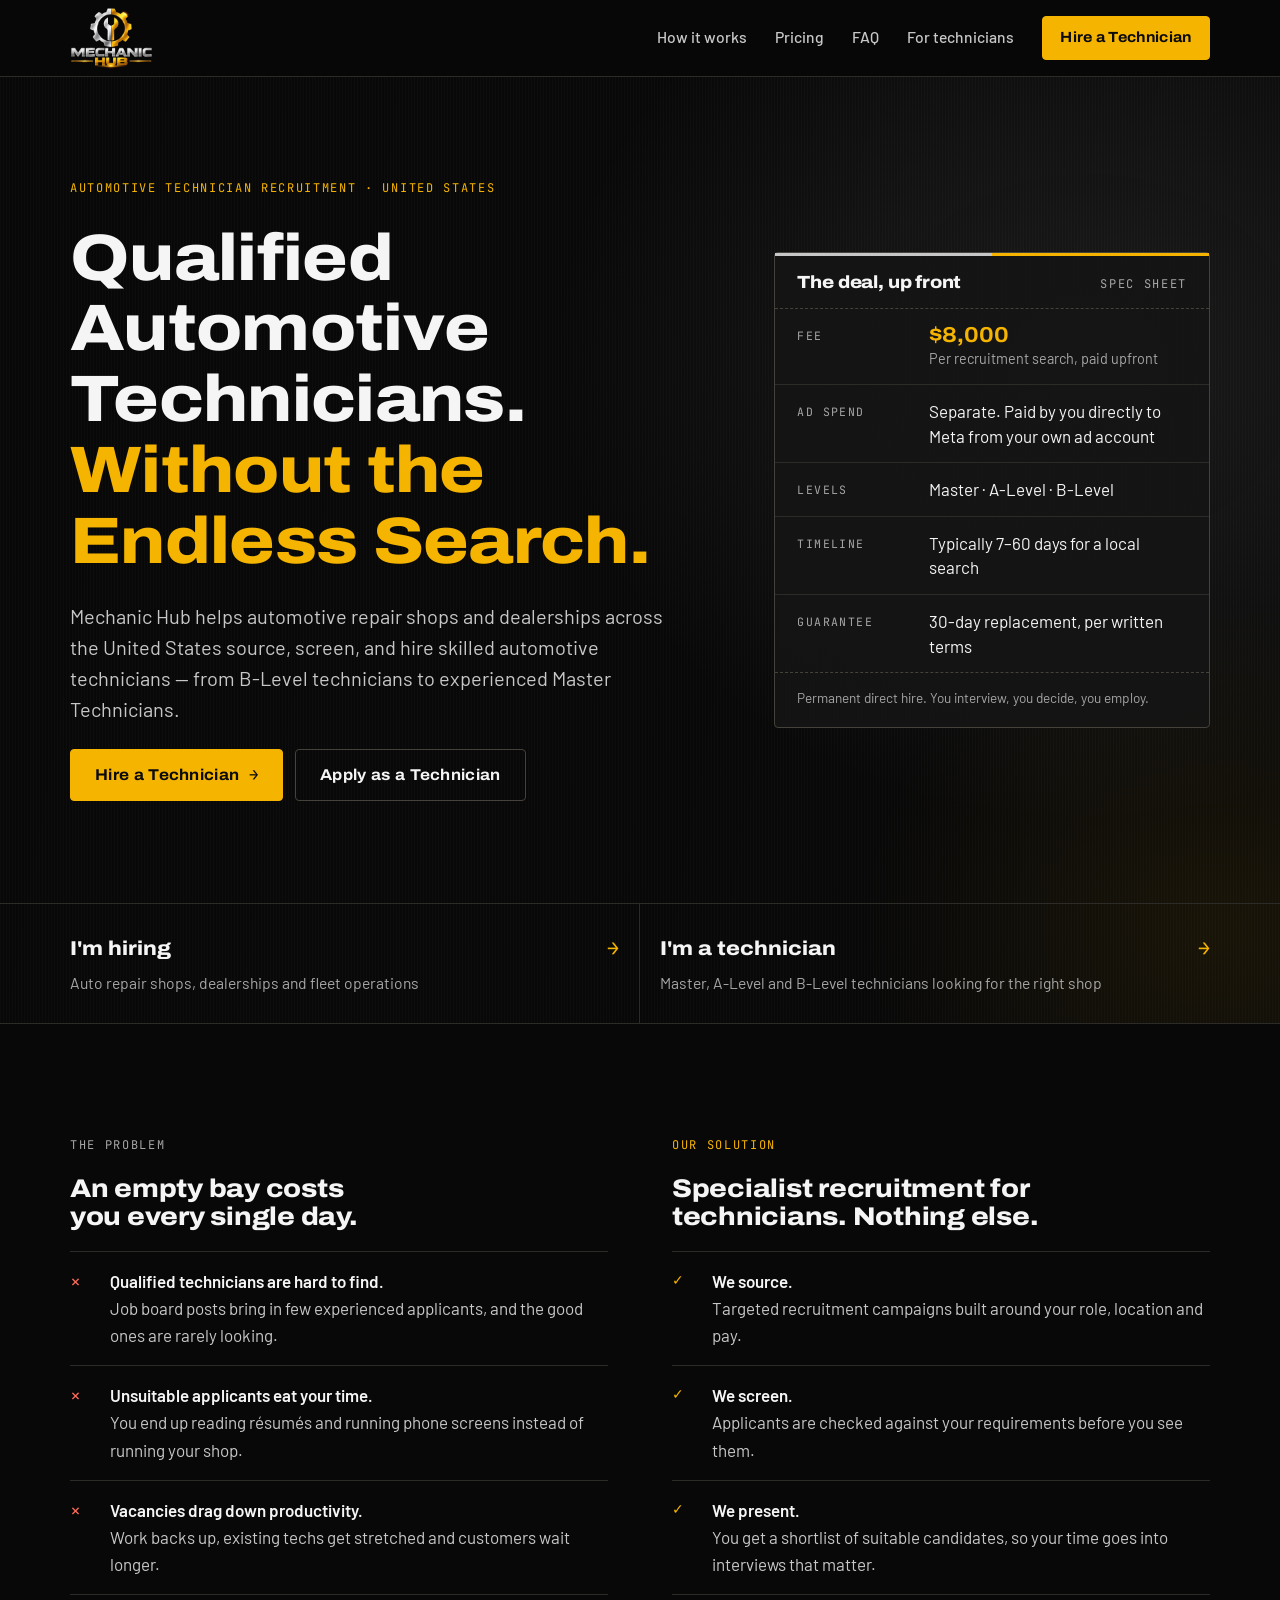
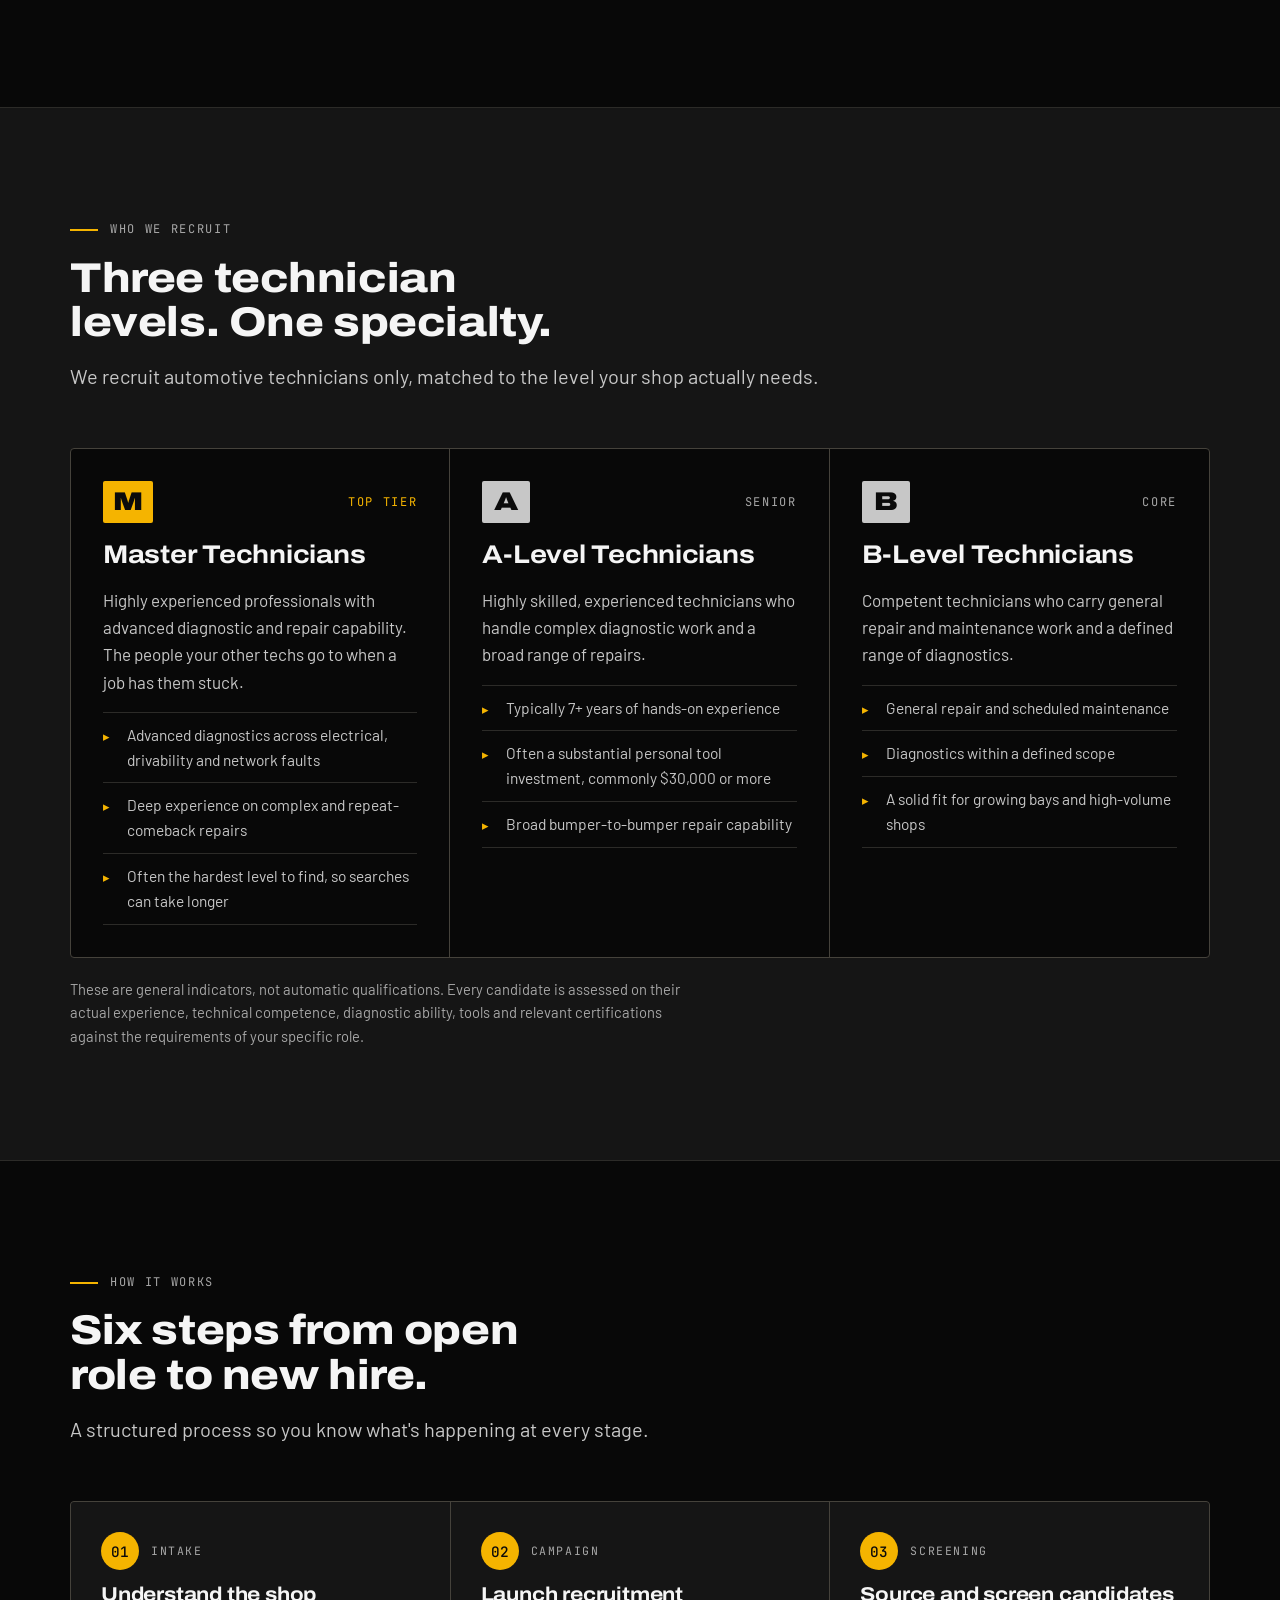
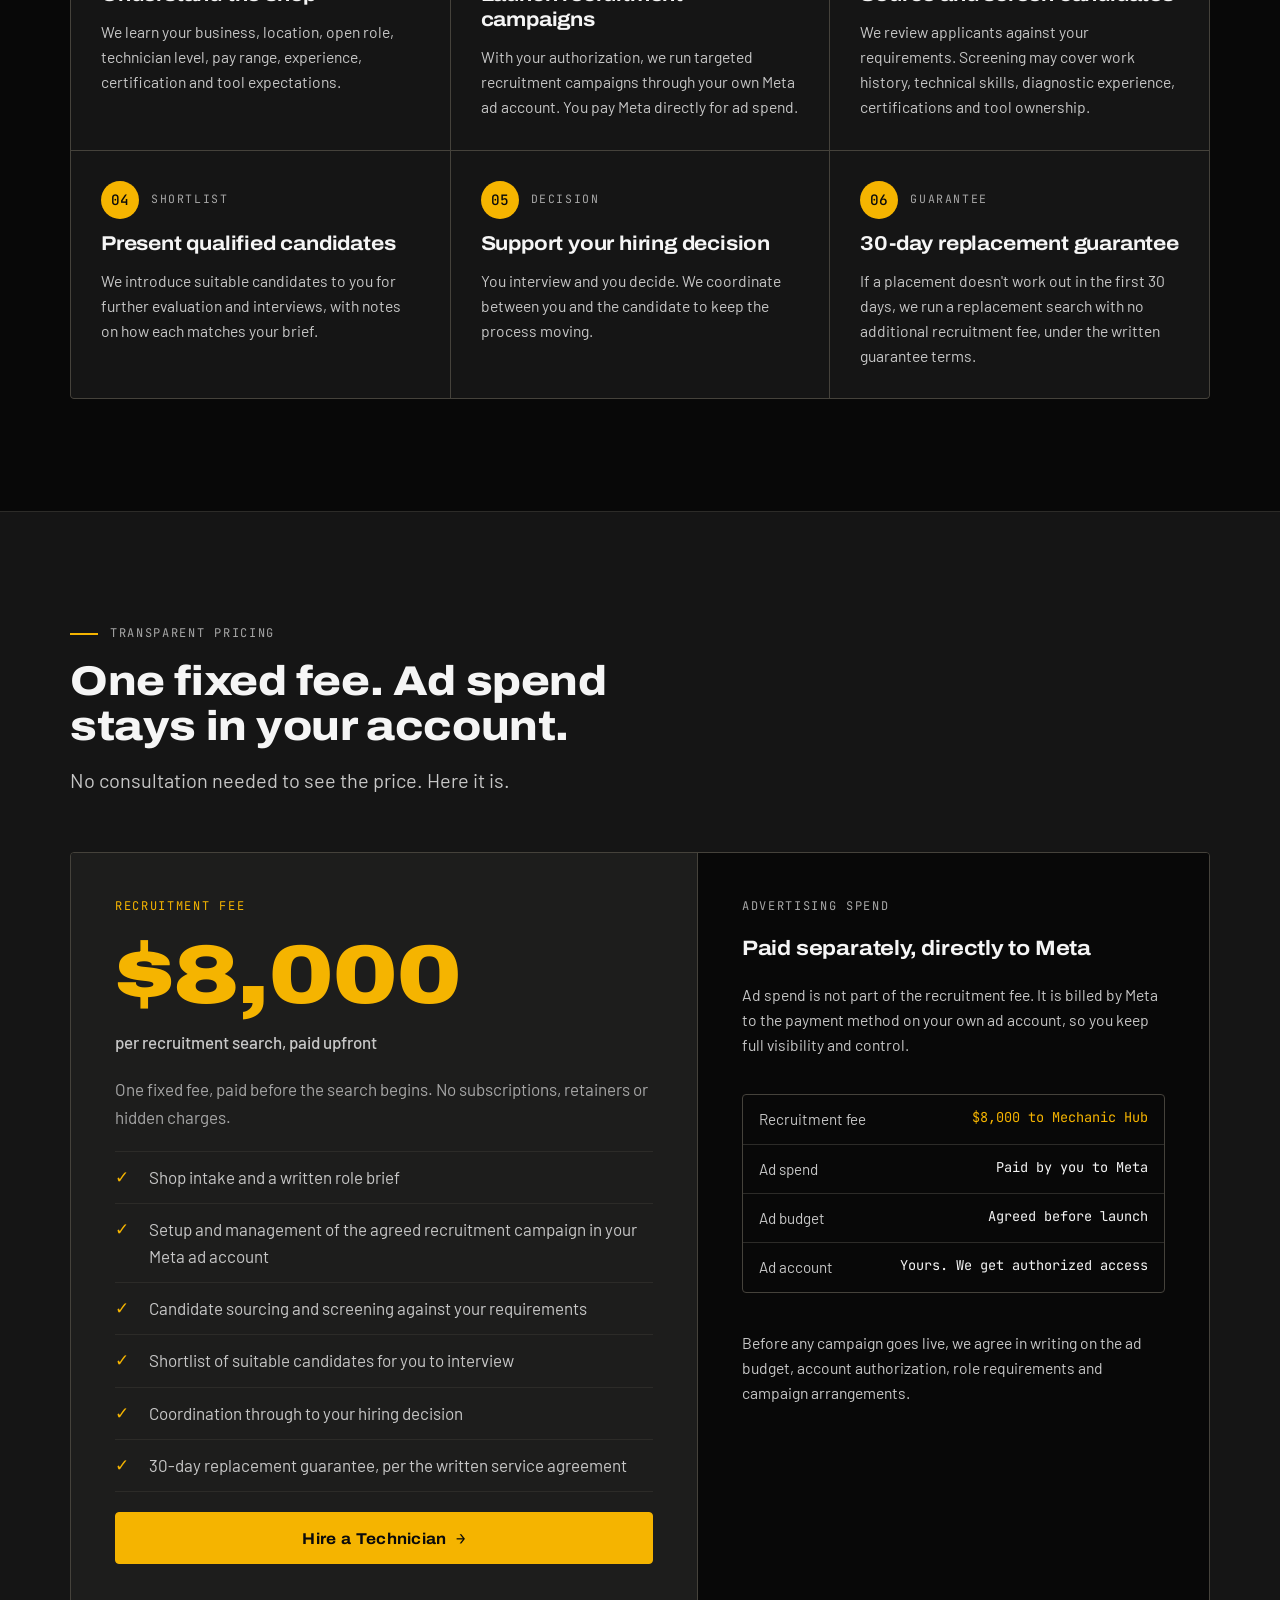
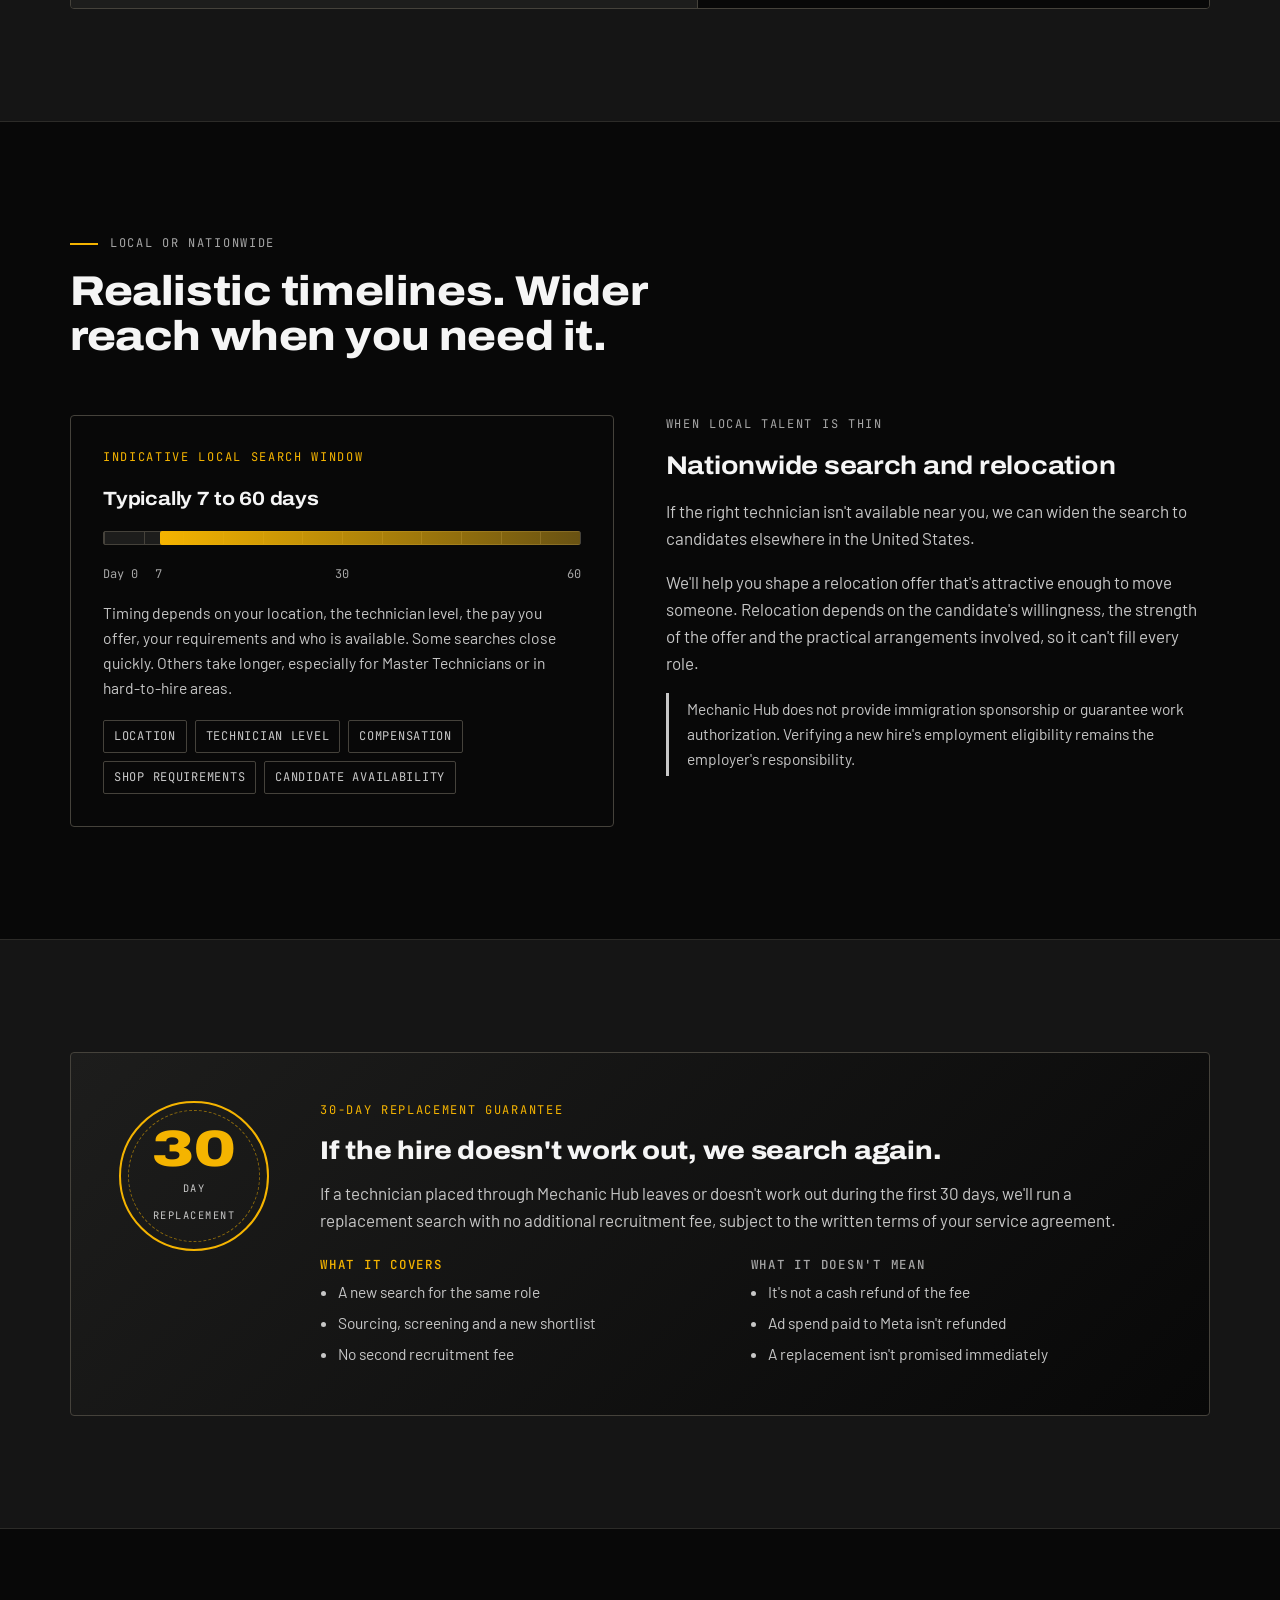
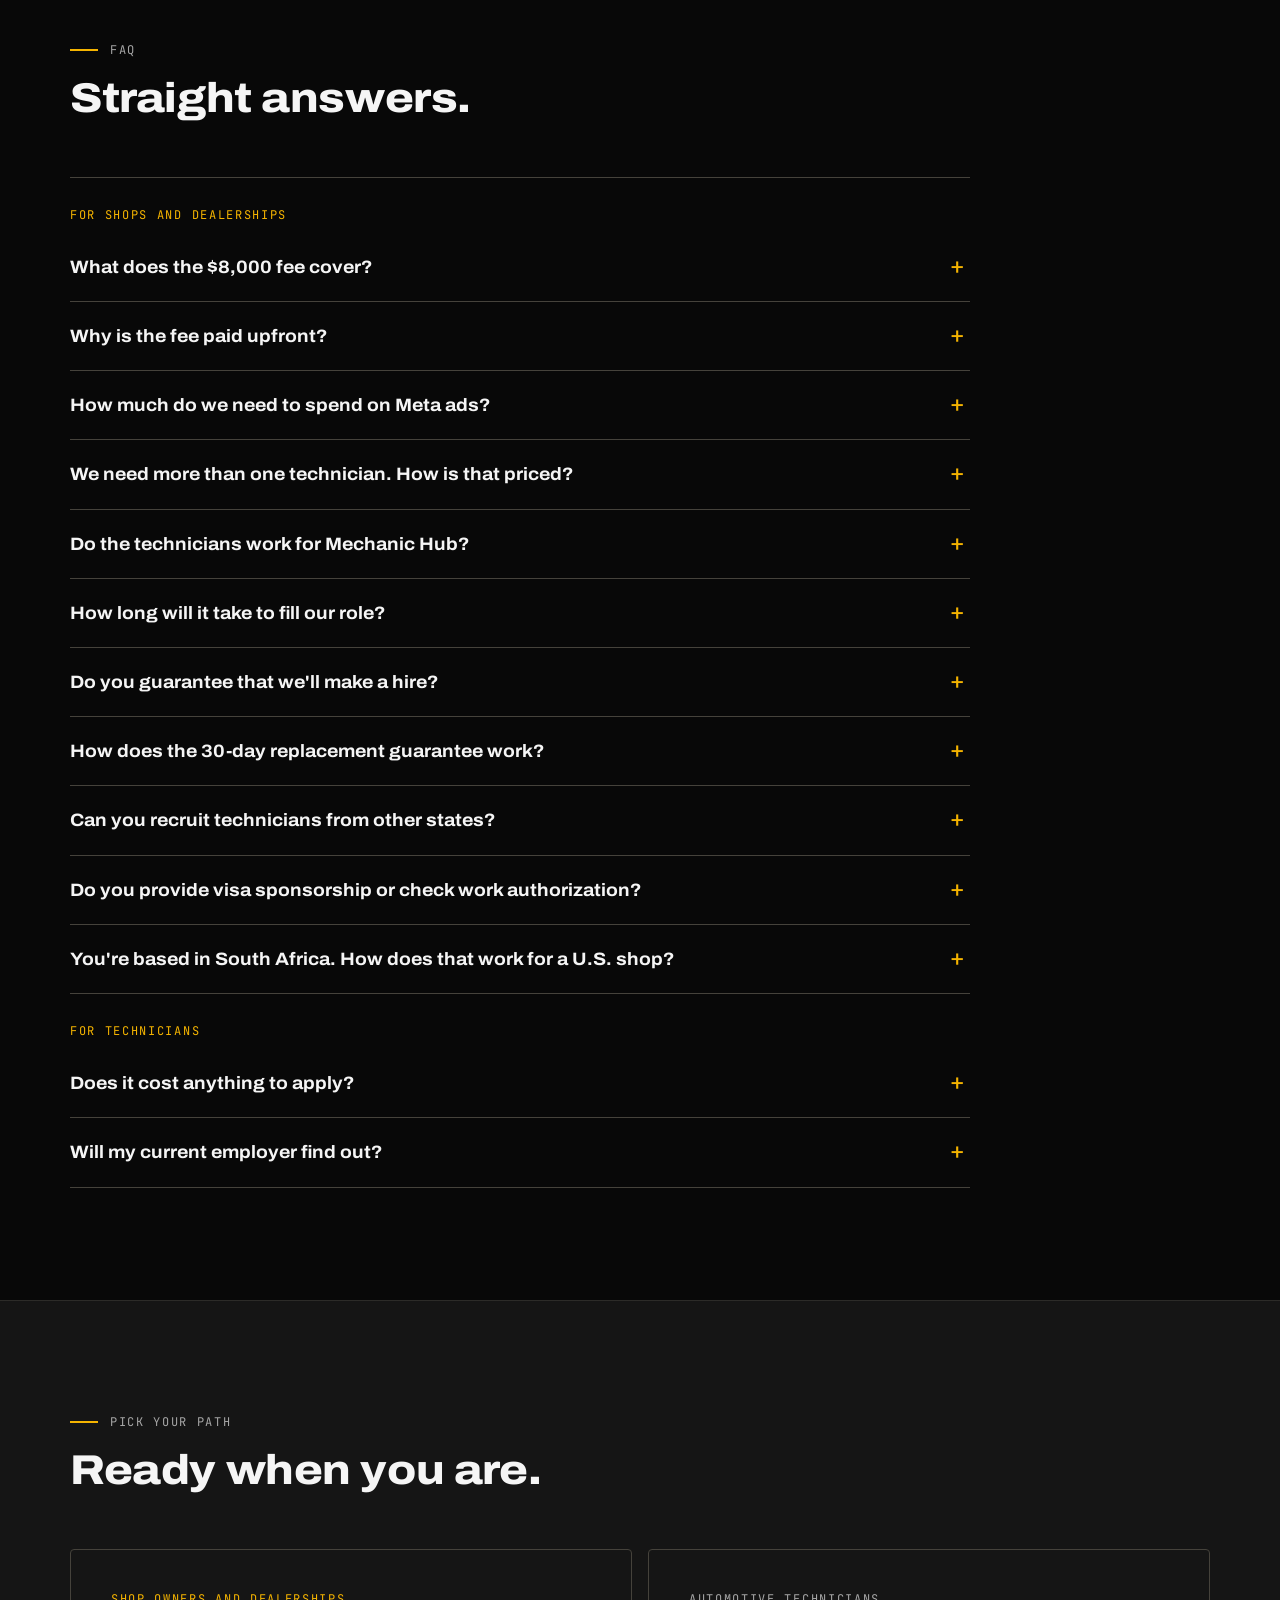
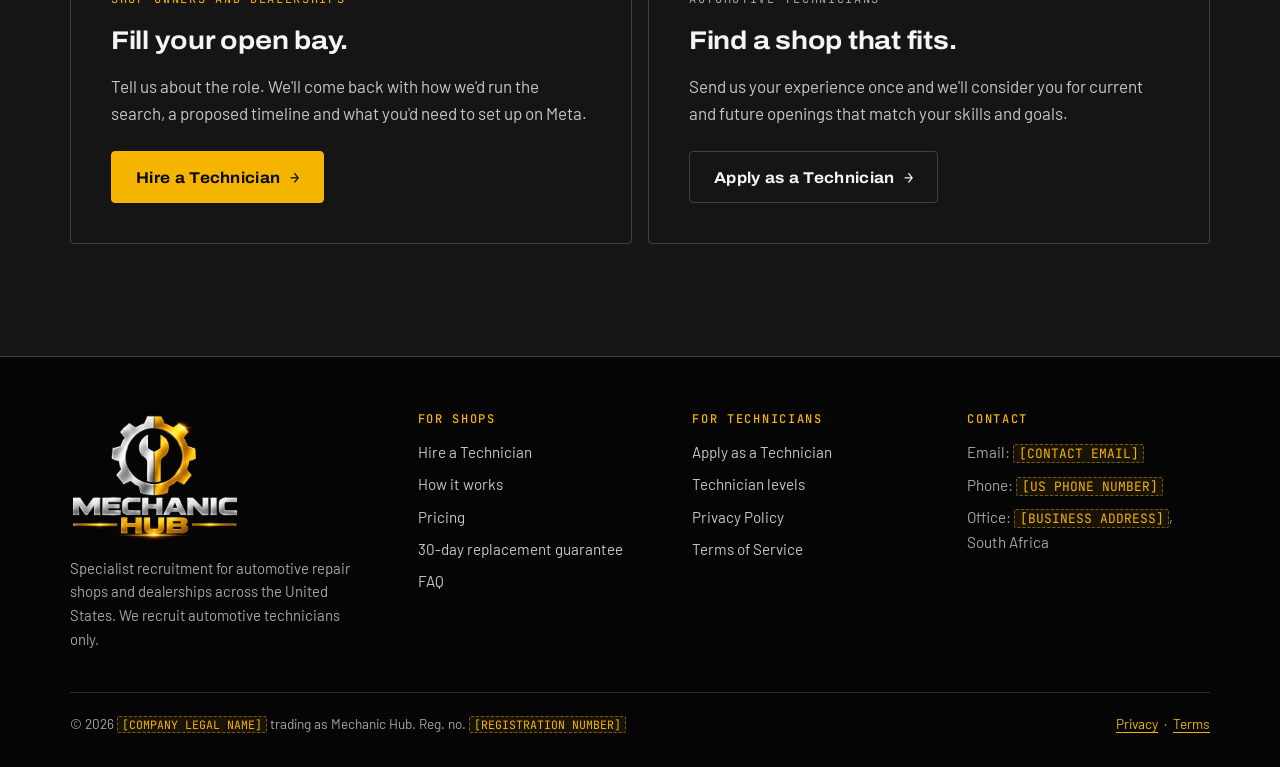
==== index.html @ 092d9e4c "Add files via upload" ====
<!doctype html>
<html lang="en-US">
<head>
<meta charset="utf-8">
<meta name="viewport" content="width=device-width, initial-scale=1, viewport-fit=cover">
<title>Mechanic Hub | Automotive Technician Recruitment for U.S. Shops</title>
<meta name="description" content="Mechanic Hub sources and screens Master, A-Level and B-Level automotive technicians for U.S. repair shops and dealerships. $8,000 upfront per search. Ad spend paid directly to Meta.">
<meta name="theme-color" content="#080808">
<meta property="og:type" content="website">
<meta property="og:site_name" content="Mechanic Hub">
<meta property="og:title" content="Mechanic Hub | Automotive Technician Recruitment for U.S. Shops">
<meta property="og:description" content="Mechanic Hub sources and screens Master, A-Level and B-Level automotive technicians for U.S. repair shops and dealerships. $8,000 upfront per search. Ad spend paid directly to Meta.">
<meta name="twitter:card" content="summary_large_image">
<link rel="icon" type="image/png" sizes="32x32" href="/assets/icon-32.png">
<link rel="apple-touch-icon" href="/assets/icon-180.png">
<link rel="preconnect" href="https://fonts.googleapis.com">
<link rel="preconnect" href="https://fonts.gstatic.com" crossorigin>
<link rel="stylesheet" href="https://fonts.googleapis.com/css2?family=Archivo:wdth,wght@100..125,500..900&family=Barlow:wght@400;500;600;700&family=JetBrains+Mono:wght@400;500&display=swap">
<link rel="stylesheet" href="/css/styles.css?v=mvmvv1vx">

</head>
<body>
<a class="skip-link" href="#main">Skip to content</a>
<header class="site-header">
  <div class="wrap">
    <a class="brand" href="/" aria-label="Mechanic Hub home">
      <img src="/assets/logo-240.webp" srcset="/assets/logo-240.webp 240w, /assets/logo-480.webp 480w" sizes="84px" width="240" height="180" alt="Mechanic Hub">
    </a>
    <button class="nav-toggle" type="button" aria-expanded="false" aria-controls="site-nav" aria-label="Open menu"><span></span></button>
    <nav class="nav" id="site-nav" aria-label="Main">
      <a href="/#process">How it works</a>
      <a href="/#pricing">Pricing</a>
      <a href="/#faq">FAQ</a>
      <a href="/apply" data-nav="apply">For technicians</a>
      <a class="btn btn--gold" href="/hire" data-nav="hire">Hire a Technician</a>
    </nav>
  </div>
</header>


<main id="main">
  <section class="hero" aria-labelledby="hero-title">
    <div class="wrap">
      <div class="hero-copy">
        <span class="spec spec--gold">Automotive technician recruitment · United States</span>
        <h1 id="hero-title">Qualified Automotive Technicians. <em>Without the Endless Search.</em></h1>
        <p class="lede">Mechanic Hub helps automotive repair shops and dealerships across the United States source, screen, and hire skilled automotive technicians — from B-Level technicians to experienced Master Technicians.</p>
        <div class="cta-row">
          <a class="btn btn--gold" href="/hire#inquiry">Hire a Technician <span class="arrow" aria-hidden="true">→</span></a>
          <a class="btn" href="/apply#application">Apply as a Technician</a>
        </div>
      </div>
      <aside class="ticket" aria-labelledby="ticket-title">
        <div class="ticket-head"><h2 id="ticket-title">The deal, up front</h2><span class="spec">Spec sheet</span></div>
        <dl>
          <div class="row"><dt>Fee</dt><dd><strong>$8,000</strong><small>Per recruitment search, paid upfront</small></dd></div>
          <div class="row"><dt>Ad spend</dt><dd>Separate. Paid by you directly to Meta from your own ad account</dd></div>
          <div class="row"><dt>Levels</dt><dd>Master · A-Level · B-Level</dd></div>
          <div class="row"><dt>Timeline</dt><dd>Typically 7–60 days for a local search</dd></div>
          <div class="row"><dt>Guarantee</dt><dd>30-day replacement, per written terms</dd></div>
        </dl>
        <div class="ticket-foot">Permanent direct hire. You interview, you decide, you employ.</div>
      </aside>
    </div>
    <nav class="split" aria-label="Choose your path">
      <a href="/hire#inquiry"><span class="k">I'm hiring <span aria-hidden="true">→</span></span><p>Auto repair shops, dealerships and fleet operations</p></a>
      <a href="/apply#application"><span class="k">I'm a technician <span aria-hidden="true">→</span></span><p>Master, A-Level and B-Level technicians looking for the right shop</p></a>
    </nav>
  </section>

  <section class="section" id="problem" aria-labelledby="problem-title">
    <div class="wrap">
      <div class="ps">
        <div class="ps-col">
          <span class="spec">The problem</span>
          <h2 id="problem-title">An empty bay costs you every single day.</h2>
          <ul class="checklist checklist--problem">
            <li><span><strong>Qualified technicians are hard to find.</strong>Job board posts bring in few experienced applicants, and the good ones are rarely looking.</span></li>
            <li><span><strong>Unsuitable applicants eat your time.</strong>You end up reading résumés and running phone screens instead of running your shop.</span></li>
            <li><span><strong>Vacancies drag down productivity.</strong>Work backs up, existing techs get stretched and customers wait longer.</span></li>
          </ul>
        </div>
        <div class="ps-col">
          <span class="spec spec--gold">Our solution</span>
          <h2>Specialist recruitment for technicians. Nothing else.</h2>
          <ul class="checklist checklist--solution">
            <li><span><strong>We source.</strong>Targeted recruitment campaigns built around your role, location and pay.</span></li>
            <li><span><strong>We screen.</strong>Applicants are checked against your requirements before you see them.</span></li>
            <li><span><strong>We present.</strong>You get a shortlist of suitable candidates, so your time goes into interviews that matter.</span></li>
          </ul>
        </div>
      </div>
    </div>
  </section>

  <section class="section section--panel" id="levels" aria-labelledby="levels-title">
    <div class="wrap">
      <div class="section-head">
        <span class="spec">Who we recruit</span>
        <h2 id="levels-title">Three technician levels. One specialty.</h2>
        <p>We recruit automotive technicians only, matched to the level your shop actually needs.</p>
      </div>
      <div class="levels">
  <article class="level level--master">
    <div class="level-tag"><span class="level-badge" aria-hidden="true">M</span><span class="spec spec--gold">Top tier</span></div>
    <h3>Master Technicians</h3>
    <p>Highly experienced professionals with advanced diagnostic and repair capability. The people your other techs go to when a job has them stuck.</p>
    <ul>
      <li>Advanced diagnostics across electrical, drivability and network faults</li>
      <li>Deep experience on complex and repeat-comeback repairs</li>
      <li>Often the hardest level to find, so searches can take longer</li>
    </ul>
  </article>
  <article class="level">
    <div class="level-tag"><span class="level-badge" aria-hidden="true">A</span><span class="spec">Senior</span></div>
    <h3>A-Level Technicians</h3>
    <p>Highly skilled, experienced technicians who handle complex diagnostic work and a broad range of repairs.</p>
    <ul>
      <li>Typically 7+ years of hands-on experience</li>
      <li>Often a substantial personal tool investment, commonly $30,000 or more</li>
      <li>Broad bumper-to-bumper repair capability</li>
    </ul>
  </article>
  <article class="level">
    <div class="level-tag"><span class="level-badge" aria-hidden="true">B</span><span class="spec">Core</span></div>
    <h3>B-Level Technicians</h3>
    <p>Competent technicians who carry general repair and maintenance work and a defined range of diagnostics.</p>
    <ul>
      <li>General repair and scheduled maintenance</li>
      <li>Diagnostics within a defined scope</li>
      <li>A solid fit for growing bays and high-volume shops</li>
    </ul>
  </article>
</div>
<p class="fineprint">These are general indicators, not automatic qualifications. Every candidate is assessed on their actual experience, technical competence, diagnostic ability, tools and relevant certifications against the requirements of your specific role.</p>

    </div>
  </section>

  <section class="section" id="process" aria-labelledby="process-title">
    <div class="wrap">
      <div class="section-head">
        <span class="spec">How it works</span>
        <h2 id="process-title">Six steps from open role to new hire.</h2>
        <p>A structured process so you know what's happening at every stage.</p>
      </div>
      <ol class="process">
  <li>
    <div class="num"><span>Intake</span></div>
    <h3>Understand the shop</h3>
    <p>We learn your business, location, open role, technician level, pay range, experience, certification and tool expectations.</p>
  </li>
  <li>
    <div class="num"><span>Campaign</span></div>
    <h3>Launch recruitment campaigns</h3>
    <p>With your authorization, we run targeted recruitment campaigns through your own Meta ad account. You pay Meta directly for ad spend.</p>
  </li>
  <li>
    <div class="num"><span>Screening</span></div>
    <h3>Source and screen candidates</h3>
    <p>We review applicants against your requirements. Screening may cover work history, technical skills, diagnostic experience, certifications and tool ownership.</p>
  </li>
  <li>
    <div class="num"><span>Shortlist</span></div>
    <h3>Present qualified candidates</h3>
    <p>We introduce suitable candidates to you for further evaluation and interviews, with notes on how each matches your brief.</p>
  </li>
  <li>
    <div class="num"><span>Decision</span></div>
    <h3>Support your hiring decision</h3>
    <p>You interview and you decide. We coordinate between you and the candidate to keep the process moving.</p>
  </li>
  <li>
    <div class="num"><span>Guarantee</span></div>
    <h3>30-day replacement guarantee</h3>
    <p>If a placement doesn't work out in the first 30 days, we run a replacement search with no additional recruitment fee, under the written guarantee terms.</p>
  </li>
</ol>

    </div>
  </section>

  <section class="section section--panel" id="pricing" aria-labelledby="pricing-title">
    <div class="wrap">
      <div class="section-head">
        <span class="spec">Transparent pricing</span>
        <h2 id="pricing-title">One fixed fee. Ad spend stays in your account.</h2>
        <p>No consultation needed to see the price. Here it is.</p>
      </div>
      <div class="pricing">
  <div class="price-main">
    <span class="spec spec--gold">Recruitment fee</span>
    <div class="price-figure"><span class="amount">$8,000</span><span class="unit">per recruitment search, paid upfront</span></div>
    <p class="muted">One fixed fee, paid before the search begins. No subscriptions, retainers or hidden charges.</p>
    <ul class="includes">
      <li>Shop intake and a written role brief</li>
      <li>Setup and management of the agreed recruitment campaign in your Meta ad account</li>
      <li>Candidate sourcing and screening against your requirements</li>
      <li>Shortlist of suitable candidates for you to interview</li>
      <li>Coordination through to your hiring decision</li>
      <li>30-day replacement guarantee, per the written service agreement</li>
    </ul>
    <a class="btn btn--gold" href="/hire#inquiry">Hire a Technician <span class="arrow" aria-hidden="true">→</span></a>
  </div>
  <div class="price-side">
    <span class="spec">Advertising spend</span>
    <h3>Paid separately, directly to Meta</h3>
    <p>Ad spend is not part of the recruitment fee. It is billed by Meta to the payment method on your own ad account, so you keep full visibility and control.</p>
    <dl class="ledger">
      <div><dt>Recruitment fee</dt><dd class="g">$8,000 to Mechanic Hub</dd></div>
      <div><dt>Ad spend</dt><dd>Paid by you to Meta</dd></div>
      <div><dt>Ad budget</dt><dd>Agreed before launch</dd></div>
      <div><dt>Ad account</dt><dd>Yours. We get authorized access</dd></div>
    </dl>
    <p>Before any campaign goes live, we agree in writing on the ad budget, account authorization, role requirements and campaign arrangements.</p>
  </div>
</div>

    </div>
  </section>

  <section class="section" id="reach" aria-labelledby="reach-title">
    <div class="wrap">
      <div class="section-head">
        <span class="spec">Local or nationwide</span>
        <h2 id="reach-title">Realistic timelines. Wider reach when you need it.</h2>
      </div>
      <div class="reach">
  <div class="gauge">
    <span class="spec spec--gold">Indicative local search window</span>
    <h3>Typically 7 to 60 days</h3>
    <div class="gauge-bar" role="img" aria-label="Indicative search window from day 7 to day 60"><i></i></div>
    <div class="gauge-scale" aria-hidden="true"><span style="left:0">Day 0</span><span style="left:11.67%">7</span><span style="left:50%">30</span><span style="left:100%">60</span></div>
    <p>Timing depends on your location, the technician level, the pay you offer, your requirements and who is available. Some searches close quickly. Others take longer, especially for Master Technicians or in hard-to-hire areas.</p>
    <ul class="factor-list" aria-label="Factors that affect search time">
      <li>Location</li><li>Technician level</li><li>Compensation</li><li>Shop requirements</li><li>Candidate availability</li>
    </ul>
  </div>
  <div class="reach-text">
    <span class="spec">When local talent is thin</span>
    <h3>Nationwide search and relocation</h3>
    <p>If the right technician isn't available near you, we can widen the search to candidates elsewhere in the United States.</p>
    <p>We'll help you shape a relocation offer that's attractive enough to move someone. Relocation depends on the candidate's willingness, the strength of the offer and the practical arrangements involved, so it can't fill every role.</p>
    <p class="callout">Mechanic Hub does not provide immigration sponsorship or guarantee work authorization. Verifying a new hire's employment eligibility remains the employer's responsibility.</p>
  </div>
</div>

    </div>
  </section>

  <section class="section section--panel" id="guarantee" aria-label="30-day replacement guarantee">
    <div class="wrap">
      <div class="guarantee">
  <div class="seal" aria-hidden="true"><div><b>30</b><span>Day<br>replacement</span></div></div>
  <div class="guarantee-body">
    <span class="spec spec--gold">30-day replacement guarantee</span>
    <h2>If the hire doesn't work out, we search again.</h2>
    <p>If a technician placed through Mechanic Hub leaves or doesn't work out during the first 30 days, we'll run a replacement search with no additional recruitment fee, subject to the written terms of your service agreement.</p>
    <div class="gcols">
      <div>
        <h3>What it covers</h3>
        <ul>
          <li>A new search for the same role</li>
          <li>Sourcing, screening and a new shortlist</li>
          <li>No second recruitment fee</li>
        </ul>
      </div>
      <div>
        <h3 class="neg">What it doesn't mean</h3>
        <ul>
          <li>It's not a cash refund of the fee</li>
          <li>Ad spend paid to Meta isn't refunded</li>
          <li>A replacement isn't promised immediately</li>
        </ul>
      </div>
    </div>
  </div>
</div>

    </div>
  </section>

  <section class="section" id="faq" aria-labelledby="faq-title">
    <div class="wrap">
      <div class="section-head">
        <span class="spec">FAQ</span>
        <h2 id="faq-title">Straight answers.</h2>
      </div>
      <div class="faq">
  <div class="faq-group">For shops and dealerships</div>
  <details>
    <summary>What does the $8,000 fee cover?</summary>
    <div class="answer"><p>One recruitment search: intake and role brief, setup and management of the agreed recruitment campaign in your Meta ad account, candidate sourcing and screening, a shortlist of suitable candidates, coordination through your hiring decision, and the 30-day replacement guarantee under your written agreement.</p></div>
  </details>
  <details>
    <summary>Why is the fee paid upfront?</summary>
    <div class="answer"><p>The work starts the moment you sign: building the role brief, configuring campaigns and screening applicants. An upfront fee lets us commit that time to your search. You know the full recruitment cost before anything begins.</p></div>
  </details>
  <details>
    <summary>How much do we need to spend on Meta ads?</summary>
    <div class="answer"><p>It depends on your market, the technician level and how competitive the role is. We agree on a budget with you before any campaign launches. Ad spend is billed by Meta directly to the payment method on your own ad account, and it is separate from the recruitment fee.</p></div>
  </details>
  <details>
    <summary>We need more than one technician. How is that priced?</summary>
    <div class="answer"><p>The fee is $8,000 per recruitment search engagement. If you need several technicians, we'll scope it with you and confirm in writing how many engagements apply before you pay anything.</p></div>
  </details>
  <details>
    <summary>Do the technicians work for Mechanic Hub?</summary>
    <div class="answer"><p>No. This is permanent, direct-hire recruitment. You interview the candidates, make the hiring decision and employ the technician directly.</p></div>
  </details>
  <details>
    <summary>How long will it take to fill our role?</summary>
    <div class="answer"><p>A local search typically takes around 7 to 60 days. Location, technician level, pay, your requirements and candidate availability all affect timing. Master Technician roles and hard-to-hire areas often take longer. We can't promise a role will be filled within a set number of days.</p></div>
  </details>
  <details>
    <summary>Do you guarantee that we'll make a hire?</summary>
    <div class="answer"><p>No recruiter can honestly guarantee that. We guarantee a structured process: campaigns aimed at your role, screening against your requirements and a shortlist of suitable candidates. The hiring decision is always yours.</p></div>
  </details>
  <details>
    <summary>How does the 30-day replacement guarantee work?</summary>
    <div class="answer"><p>If a placed technician leaves or doesn't work out in the first 30 days, we run a replacement search with no additional recruitment fee, subject to the written guarantee terms in your service agreement. It's a replacement service, not a refund. Ad spend paid to Meta isn't refunded, and a replacement can't be promised immediately.</p></div>
  </details>
  <details>
    <summary>Can you recruit technicians from other states?</summary>
    <div class="answer"><p>Yes. If local talent is limited, we can run a nationwide search and help you build a relocation offer. Whether it works depends on the candidate's willingness, the offer and the practical arrangements, so relocation can't fill every role.</p></div>
  </details>
  <details>
    <summary>Do you provide visa sponsorship or check work authorization?</summary>
    <div class="answer"><p>We don't provide immigration sponsorship and we don't guarantee work authorization. Verifying a new hire's employment eligibility remains the employer's responsibility.</p></div>
  </details>
  <details>
    <summary>You're based in South Africa. How does that work for a U.S. shop?</summary>
    <div class="answer"><p>Our team operates from South Africa and works with shops across the United States. Campaigns run in your own Meta account targeting your area, and we schedule calls at times that suit your time zone.</p></div>
  </details>
  <div class="faq-group">For technicians</div>
  <details>
    <summary>Does it cost anything to apply?</summary>
    <div class="answer"><p>No. Mechanic Hub does not charge technicians to submit a profile or to be considered for roles.</p></div>
  </details>
  <details>
    <summary>Will my current employer find out?</summary>
    <div class="answer"><p>We don't share your profile with a shop without discussing the specific opportunity with you first.</p></div>
  </details>
</div>

    </div>
  </section>

  <section class="section section--panel final" aria-labelledby="final-title">
  <div class="wrap">
    <div class="section-head">
      <span class="spec">Pick your path</span>
      <h2 id="final-title">Ready when you are.</h2>
    </div>
    <div class="final-grid">
      <div class="final-card">
        <span class="spec spec--gold">Shop owners and dealerships</span>
        <h3>Fill your open bay.</h3>
        <p>Tell us about the role. We'll come back with how we'd run the search, a proposed timeline and what you'd need to set up on Meta.</p>
        <a class="btn btn--gold" href="/hire#inquiry">Hire a Technician <span class="arrow" aria-hidden="true">→</span></a>
      </div>
      <div class="final-card">
        <span class="spec">Automotive technicians</span>
        <h3>Find a shop that fits.</h3>
        <p>Send us your experience once and we'll consider you for current and future openings that match your skills and goals.</p>
        <a class="btn" href="/apply#application">Apply as a Technician <span class="arrow" aria-hidden="true">→</span></a>
      </div>
    </div>
  </div>
</section>

</main>

<footer class="site-footer">
  <div class="wrap">
    <div class="footer-grid">
      <div class="footer-brand">
        <img src="/assets/logo-480.webp" width="480" height="360" alt="Mechanic Hub" loading="lazy">
        <p>Specialist recruitment for automotive repair shops and dealerships across the United States. We recruit automotive technicians only.</p>
      </div>
      <div class="footer-col">
        <h2>For shops</h2>
        <ul>
          <li><a href="/hire">Hire a Technician</a></li>
          <li><a href="/#process">How it works</a></li>
          <li><a href="/#pricing">Pricing</a></li>
          <li><a href="/#guarantee">30-day replacement guarantee</a></li>
          <li><a href="/#faq">FAQ</a></li>
        </ul>
      </div>
      <div class="footer-col">
        <h2>For technicians</h2>
        <ul>
          <li><a href="/apply">Apply as a Technician</a></li>
          <li><a href="/#levels">Technician levels</a></li>
          <li><a href="/privacy">Privacy Policy</a></li>
          <li><a href="/terms">Terms of Service</a></li>
        </ul>
      </div>
      <div class="footer-col">
        <h2>Contact</h2>
        <ul>
          <li>Email: <span class="placeholder">[CONTACT EMAIL]</span></li>
          <li>Phone: <span class="placeholder">[US PHONE NUMBER]</span></li>
          <li>Office: <span class="placeholder">[BUSINESS ADDRESS]</span>, South Africa</li>
        </ul>
      </div>
    </div>
    <div class="footer-bottom">
      <span>&copy; <span data-year>2026</span> <span class="placeholder">[COMPANY LEGAL NAME]</span> trading as Mechanic Hub. Reg. no. <span class="placeholder">[REGISTRATION NUMBER]</span></span>
      <span><a href="/privacy">Privacy</a> &nbsp;·&nbsp; <a href="/terms">Terms</a></span>
    </div>
  </div>
</footer>
<script src="/js/rules.js?v=mvmvv1vx" defer></script>
<script src="/js/main.js?v=mvmvv1vx" defer></script>

</body>
</html>
---- css/styles.css ----
/* ==========================================================================
   Mechanic Hub — design tokens
   Layout concept: a service-manual / spec-plate system. Dark shop floor,
   brushed-steel rules, monospace spec labels, gold reserved for actions.
   Deliberately single-theme (dark) so the black-background logo sits natively.
   ========================================================================== */
:root {
  --ink: #080808;          /* primary background */
  --steel: #151515;        /* secondary background / panels */
  --steel-2: #1d1d1c;      /* raised panel */
  --rule: #2c2b28;         /* hairline borders, warm-biased toward gold */
  --rule-strong: #45423b;
  --text: #f5f5f5;
  --muted: #a6a6a6;
  --silver: #c7c7c7;
  --gold: #f5b400;
  --gold-deep: #c98f00;
  --gold-wash: rgba(245, 180, 0, 0.08);
  --danger: #ff6b5a;
  --ok: #7dd87a;

  --font-display: "Archivo", "Arial Narrow", "Helvetica Neue", Arial, sans-serif;
  --font-body: "Barlow", "Segoe UI", "Helvetica Neue", Arial, sans-serif;
  --font-mono: "JetBrains Mono", ui-monospace, "SFMono-Regular", Menlo, Consolas, monospace;

  --step--1: 0.875rem;
  --step-0: 1.0625rem;
  --step-1: 1.25rem;
  --step-2: 1.6rem;
  --step-3: clamp(1.9rem, 1.4rem + 2vw, 2.6rem);
  --step-4: clamp(2.4rem, 1.6rem + 3.6vw, 4.1rem);

  --wrap: 1180px;
  --radius: 4px;
  --header-h: 76px;
  color-scheme: dark;
}

*, *::before, *::after { box-sizing: border-box; }
html { scroll-behavior: smooth; scroll-padding-top: calc(var(--header-h) + 16px); -webkit-text-size-adjust: 100%; }
body {
  margin: 0;
  background: var(--ink);
  color: var(--text);
  font-family: var(--font-body);
  font-size: var(--step-0);
  line-height: 1.6;
  -webkit-font-smoothing: antialiased;
}
img { max-width: 100%; height: auto; display: block; }
a { color: var(--gold); text-underline-offset: 3px; }
a:hover { color: #ffd04d; }
:focus-visible { outline: 2px solid var(--gold); outline-offset: 3px; border-radius: 2px; }
[hidden] { display: none !important; }
::selection { background: var(--gold); color: #000; }

.skip-link {
  position: absolute; left: 16px; top: -60px; z-index: 100;
  background: var(--gold); color: #000; padding: 10px 16px; font-weight: 600; text-decoration: none;
}
.skip-link:focus { top: 12px; }

.wrap {
  width: 100%; max-width: var(--wrap); margin-inline: auto;
  padding-left: max(20px, env(safe-area-inset-left, 0px));
  padding-right: max(20px, env(safe-area-inset-right, 0px));
}

/* ---------- Type ---------- */
h1, h2, h3, h4 {
  font-family: var(--font-display);
  font-stretch: 112%;
  font-weight: 800;
  line-height: 1.08;
  letter-spacing: -0.01em;
  margin: 0;
  text-wrap: balance;
}
h1 { font-size: var(--step-4); }
h2 { font-size: var(--step-3); }
h3 { font-size: var(--step-1); font-weight: 700; line-height: 1.25; }
p { margin: 0; }
.lede { font-size: var(--step-1); color: var(--silver); line-height: 1.55; max-width: 60ch; }
.muted { color: var(--muted); }
.gold { color: var(--gold); }
.spec {
  font-family: var(--font-mono);
  font-size: 0.75rem;
  letter-spacing: 0.14em;
  text-transform: uppercase;
  color: var(--muted);
}
.spec--gold { color: var(--gold); }
.prose { display: grid; gap: 1rem; max-width: 68ch; }
.prose h2 { font-size: var(--step-2); margin-top: 1.5rem; }
.prose h3 { margin-top: 0.75rem; }
.prose ul { margin: 0; padding-left: 1.2rem; display: grid; gap: 0.4rem; }
.placeholder {
  font-family: var(--font-mono); font-size: 0.85em;
  background: var(--gold-wash); color: var(--gold);
  border: 1px dashed rgba(245, 180, 0, 0.45); padding: 0 0.35em; border-radius: 2px;
  -webkit-box-decoration-break: clone; box-decoration-break: clone;
}

/* ---------- Buttons ---------- */
.btn {
  --btn-bg: transparent; --btn-fg: var(--text); --btn-bd: var(--rule-strong);
  display: inline-flex; align-items: center; justify-content: center; gap: 0.6em;
  min-height: 52px; padding: 0 1.5rem;
  font-family: var(--font-display); font-stretch: 108%; font-weight: 700;
  font-size: 0.98rem; letter-spacing: 0.02em; text-decoration: none;
  color: var(--btn-fg); background: var(--btn-bg);
  border: 1px solid var(--btn-bd); border-radius: var(--radius);
  cursor: pointer; transition: background 160ms ease, border-color 160ms ease, transform 160ms ease, color 160ms ease;
}
.btn:hover { color: var(--btn-fg); border-color: var(--silver); }
.btn:active { transform: translateY(1px); }
.btn--gold { --btn-bg: var(--gold); --btn-fg: #0b0b0b; --btn-bd: var(--gold); }
.btn--gold:hover { --btn-bg: #ffc727; border-color: #ffc727; color: #0b0b0b; }
.btn--block { width: 100%; }
.btn .arrow { font-family: var(--font-mono); font-weight: 500; transition: transform 160ms ease; }
.btn:hover .arrow { transform: translateX(3px); }
.btn[disabled] { opacity: 0.6; cursor: progress; }

/* ---------- Header ---------- */
body::before {
  content: ""; position: fixed; inset: 0 0 auto; height: env(safe-area-inset-top, 0px);
  z-index: 60; background: rgba(8, 8, 8, 0.96);
}
.site-header {
  position: sticky; top: env(safe-area-inset-top, 0px); z-index: 50;
  background: rgba(8, 8, 8, 0.92);
  backdrop-filter: blur(10px); -webkit-backdrop-filter: blur(10px);
  border-bottom: 1px solid var(--rule);
}
.site-header .wrap { display: flex; align-items: center; justify-content: space-between; gap: 1.5rem; height: var(--header-h); }
.brand { display: inline-flex; align-items: center; flex: none; }
.brand img { height: 62px; width: auto; mix-blend-mode: lighten; }
.nav { display: flex; align-items: center; gap: 1.75rem; }
.nav a:not(.btn) {
  color: var(--silver); text-decoration: none; font-weight: 500; font-size: 0.98rem;
  padding: 6px 0; border-bottom: 2px solid transparent;
}
.nav a:not(.btn):hover, .nav a[aria-current="page"] { color: var(--text); border-bottom-color: var(--gold); }
.nav .btn { min-height: 44px; padding: 0 1.1rem; font-size: 0.92rem; }
.nav-toggle {
  display: none; background: none; border: 1px solid var(--rule-strong); color: var(--text);
  width: 46px; height: 46px; border-radius: var(--radius); cursor: pointer; padding: 0;
}
.nav-toggle span, .nav-toggle span::before, .nav-toggle span::after {
  display: block; width: 20px; height: 2px; background: currentColor; margin: 0 auto; position: relative; transition: transform 200ms ease;
}
.nav-toggle span::before, .nav-toggle span::after { content: ""; position: absolute; left: 0; }
.nav-toggle span::before { top: -6px; }
.nav-toggle span::after { top: 6px; }
.nav-toggle[aria-expanded="true"] span { background: transparent; }
.nav-toggle[aria-expanded="true"] span::before { transform: translateY(6px) rotate(45deg); }
.nav-toggle[aria-expanded="true"] span::after { transform: translateY(-6px) rotate(-45deg); }

@media (max-width: 900px) {
  .nav-toggle { display: inline-flex; align-items: center; justify-content: center; }
  .nav {
    position: absolute; left: 0; right: 0; top: 100%;
    flex-direction: column; align-items: stretch; gap: 0;
    background: var(--ink); border-bottom: 1px solid var(--rule);
    padding: 8px max(20px, env(safe-area-inset-right, 0px)) 20px max(20px, env(safe-area-inset-left, 0px));
    display: none;
  }
  .nav.is-open { display: flex; }
  .nav a:not(.btn) { padding: 14px 0; border-bottom: 1px solid var(--rule); font-size: 1.05rem; }
  .nav a:not(.btn):hover, .nav a[aria-current="page"] { border-bottom-color: var(--rule); color: var(--gold); }
  .nav .btn { margin-top: 16px; min-height: 52px; }
}

/* ---------- Sections ---------- */
.section { padding-block: clamp(64px, 9vw, 112px); border-top: 1px solid var(--rule); }
.section--panel { background: var(--steel); }
.section-head { display: grid; gap: 1rem; max-width: 760px; margin-bottom: clamp(32px, 5vw, 56px); }
.section-head .spec { display: flex; align-items: center; gap: 12px; }
.section-head .spec::before { content: ""; width: 28px; height: 2px; background: var(--gold); }
.section-head p { color: var(--silver); font-size: var(--step-1); line-height: 1.55; }

/* ---------- Hero ---------- */
.hero {
  position: relative; overflow: hidden;
  background-color: var(--ink);
  background-image:
    linear-gradient(100deg, rgba(8,8,8,0.97) 0%, rgba(8,8,8,0.9) 45%, rgba(8,8,8,0.55) 100%),
    var(--hero-image, none);
  background-size: cover; background-position: center right;
}
.hero::before { /* brushed-steel texture so the hero holds up with or without a photo */
  content: ""; position: absolute; inset: 0; pointer-events: none;
  background:
    repeating-linear-gradient(90deg, rgba(255,255,255,0.018) 0 1px, transparent 1px 3px),
    radial-gradient(ellipse 60% 70% at 85% 30%, rgba(199,199,199,0.10), transparent 70%),
    radial-gradient(ellipse 40% 50% at 95% 90%, rgba(245,180,0,0.07), transparent 70%);
}
.hero .wrap {
  position: relative; display: grid; grid-template-columns: minmax(0, 1.25fr) minmax(0, 0.85fr);
  gap: clamp(32px, 5vw, 72px); align-items: center;
  padding-block: clamp(56px, 8vw, 104px);
}
.hero-copy { display: grid; gap: 1.5rem; min-width: 0; }
.hero h1 { max-width: 15ch; }
.hero h1 em { font-style: normal; color: var(--gold); display: block; }
.hero .lede { max-width: 54ch; }
.cta-row { display: flex; flex-wrap: wrap; gap: 12px; }
.hero-note { font-size: var(--step--1); color: var(--muted); }

/* repair-order style spec card */
.ticket {
  background: rgba(21, 21, 21, 0.92); border: 1px solid var(--rule-strong); border-radius: var(--radius);
  min-width: 0; position: relative;
}
.ticket::before { content: ""; position: absolute; left: 0; right: 0; top: 0; height: 3px; background: linear-gradient(90deg, var(--silver) 0 50%, var(--gold) 50% 100%); }
.ticket-head { display: flex; justify-content: space-between; align-items: baseline; gap: 12px; padding: 20px 22px 14px; border-bottom: 1px dashed var(--rule-strong); }
.ticket-head h2 { font-size: 1.1rem; font-stretch: 112%; }
.ticket dl { margin: 0; display: grid; }
.ticket .row { display: grid; grid-template-columns: 118px minmax(0, 1fr); gap: 14px; padding: 14px 22px; border-bottom: 1px solid var(--rule); }
.ticket .row:last-child { border-bottom: 0; }
.ticket dt { font-family: var(--font-mono); font-size: 0.72rem; letter-spacing: 0.12em; text-transform: uppercase; color: var(--muted); padding-top: 4px; }
.ticket dd { margin: 0; color: var(--text); line-height: 1.45; }
.ticket dd strong { font-family: var(--font-display); font-stretch: 112%; font-size: 1.35rem; display: block; color: var(--gold); line-height: 1.2; }
.ticket dd small { color: var(--muted); font-size: 0.9rem; display: block; }
.ticket-foot { padding: 14px 22px 18px; border-top: 1px dashed var(--rule-strong); font-size: 0.85rem; color: var(--muted); }

/* ---------- Audience split ---------- */
.split { display: grid; grid-template-columns: repeat(2, minmax(0, 1fr)); border-top: 1px solid var(--rule); position: relative; padding-inline: max(0px, calc((100% - var(--wrap)) / 2)); }
.split a {
  display: grid; gap: 6px; padding-block: 28px; padding-left: max(20px, env(safe-area-inset-left, 0px)); padding-right: max(20px, env(safe-area-inset-right, 0px));
  text-decoration: none; color: var(--text); border-right: 1px solid var(--rule); transition: background 160ms ease;
}
.split a:last-child { border-right: 0; }
.split a:hover { background: var(--steel); color: var(--text); }
.split a .k { font-family: var(--font-display); font-stretch: 112%; font-weight: 800; font-size: var(--step-1); display: flex; justify-content: space-between; gap: 12px; }
.split a .k span { color: var(--gold); font-family: var(--font-mono); font-weight: 500; }
.split a p { color: var(--muted); font-size: 0.98rem; }

/* ---------- Problem / solution ---------- */
.ps { display: grid; grid-template-columns: repeat(2, minmax(0, 1fr)); gap: clamp(32px, 5vw, 64px); }
.ps-col { display: grid; gap: 1.25rem; align-content: start; min-width: 0; }
.ps-col h2 { font-size: var(--step-2); }
.checklist { list-style: none; margin: 0; padding: 0; display: grid; gap: 0; border-top: 1px solid var(--rule); }
.checklist li { display: grid; grid-template-columns: 28px minmax(0, 1fr); gap: 12px; padding: 16px 0; border-bottom: 1px solid var(--rule); color: var(--silver); }
.checklist li::before { font-family: var(--font-mono); font-size: 0.85rem; padding-top: 2px; }
.checklist--problem li::before { content: "×"; color: var(--danger); font-size: 1.15rem; line-height: 1.3; }
.checklist--solution li::before { content: "✓"; color: var(--gold); }
.checklist li strong { color: var(--text); display: block; font-weight: 600; }

/* ---------- Technician levels ---------- */
.levels { display: grid; grid-template-columns: repeat(3, minmax(0, 1fr)); gap: 0; border: 1px solid var(--rule-strong); border-radius: var(--radius); background: var(--ink); }
.level { display: grid; gap: 1rem; padding: clamp(22px, 3vw, 32px); border-right: 1px solid var(--rule-strong); align-content: start; min-width: 0; }
.level:last-child { border-right: 0; }
.level-tag { display: flex; justify-content: space-between; align-items: center; gap: 12px; }
.level-badge {
  font-family: var(--font-display); font-stretch: 125%; font-weight: 900; font-size: 1.6rem; line-height: 1;
  color: #0b0b0b; background: var(--silver); padding: 8px 10px; border-radius: 2px; min-width: 48px; text-align: center;
}
.level--master .level-badge { background: var(--gold); }
.level h3 { font-size: var(--step-2); font-stretch: 112%; }
.level p { color: var(--silver); }
.level ul { list-style: none; padding: 0; margin: 0; display: grid; gap: 0; border-top: 1px solid var(--rule); }
.level li { padding: 10px 0; border-bottom: 1px solid var(--rule); font-size: 0.97rem; color: var(--silver); display: grid; grid-template-columns: 16px minmax(0, 1fr); gap: 8px; }
.level li::before { content: "▸"; color: var(--gold); font-size: 0.8rem; padding-top: 3px; }
.fineprint { font-size: 0.92rem; color: var(--muted); max-width: 80ch; margin-top: 20px; }

/* ---------- Process ---------- */
.process { list-style: none; margin: 0; padding: 0; display: grid; grid-template-columns: repeat(3, minmax(0, 1fr)); gap: 1px; background: var(--rule-strong); border: 1px solid var(--rule-strong); border-radius: var(--radius); overflow: hidden; counter-reset: step; }
.process li { background: var(--steel); padding: clamp(22px, 3vw, 30px); display: grid; gap: 0.75rem; align-content: start; min-width: 0; counter-increment: step; }
.section--panel .process li { background: var(--ink); }
.process .num { display: flex; align-items: center; gap: 12px; }
.process .num::before {
  content: counter(step, decimal-leading-zero);
  font-family: var(--font-mono); font-weight: 500; font-size: 0.9rem; color: #0b0b0b; background: var(--gold);
  width: 38px; height: 38px; display: grid; place-items: center; border-radius: 50%;
}
.process .num span { font-family: var(--font-mono); font-size: 0.72rem; letter-spacing: 0.14em; text-transform: uppercase; color: var(--muted); }
.process h3 { font-size: 1.25rem; }
.process p { color: var(--silver); font-size: 0.98rem; }

/* ---------- Pricing ---------- */
.pricing { display: grid; grid-template-columns: minmax(0, 1.1fr) minmax(0, 0.9fr); gap: 0; border: 1px solid var(--rule-strong); border-radius: var(--radius); overflow: hidden; }
.price-main { padding: clamp(26px, 4vw, 44px); display: grid; gap: 1.25rem; background: var(--steel-2); align-content: start; min-width: 0; }
.price-figure { display: flex; align-items: baseline; gap: 14px; flex-wrap: wrap; }
.price-figure .amount { font-family: var(--font-display); font-stretch: 118%; font-weight: 900; font-size: clamp(3.2rem, 2rem + 5vw, 5.2rem); line-height: 0.95; color: var(--gold); font-variant-numeric: tabular-nums; }
.price-figure .unit { color: var(--silver); font-weight: 500; }
.includes { list-style: none; margin: 0; padding: 0; display: grid; gap: 0; border-top: 1px solid var(--rule); }
.includes li { padding: 12px 0; border-bottom: 1px solid var(--rule); display: grid; grid-template-columns: 24px minmax(0, 1fr); gap: 10px; color: var(--silver); }
.includes li::before { content: "✓"; color: var(--gold); font-family: var(--font-mono); }
.price-side { padding: clamp(26px, 4vw, 44px); display: grid; gap: 1.25rem; background: var(--ink); border-left: 1px solid var(--rule-strong); align-content: start; min-width: 0; }
.price-side h3 { font-size: 1.3rem; }
.price-side p { color: var(--silver); font-size: 0.98rem; }
.ledger { border: 1px solid var(--rule-strong); border-radius: var(--radius); }
.ledger div { display: grid; grid-template-columns: minmax(0, 1fr) auto; gap: 12px; padding: 12px 16px; border-bottom: 1px solid var(--rule); font-size: 0.95rem; }
.ledger div:last-child { border-bottom: 0; }
.ledger dt { color: var(--silver); }
.ledger dd { margin: 0; font-family: var(--font-mono); font-size: 0.85rem; color: var(--text); text-align: right; }
.ledger dd.g { color: var(--gold); }

/* ---------- Timeline / reach ---------- */
.reach { display: grid; grid-template-columns: minmax(0, 1fr) minmax(0, 1fr); gap: clamp(28px, 4vw, 56px); align-items: start; }
.gauge { border: 1px solid var(--rule-strong); border-radius: var(--radius); padding: clamp(22px, 3vw, 32px); display: grid; gap: 1.25rem; background: var(--ink); min-width: 0; }
.gauge-bar { position: relative; height: 14px; border-radius: 2px; background: repeating-linear-gradient(90deg, var(--rule-strong) 0 1px, transparent 1px calc(100% / 12)), var(--steel-2); border: 1px solid var(--rule-strong); }
.gauge-bar i { position: absolute; top: -1px; bottom: -1px; left: 11.67%; right: 0; background: linear-gradient(90deg, var(--gold) 0%, rgba(245,180,0,0.35) 100%); border-radius: 2px; }
.gauge-scale { position: relative; height: 1.2em; font-family: var(--font-mono); font-size: 0.75rem; color: var(--muted); font-variant-numeric: tabular-nums; }
.gauge-scale span { position: absolute; top: 0; transform: translateX(-50%); white-space: nowrap; }
.gauge-scale span:first-child { transform: none; }
.gauge-scale span:last-child { transform: translateX(-100%); }
.gauge h3 { font-size: 1.2rem; }
.gauge p { color: var(--silver); font-size: 0.98rem; }
.factor-list { list-style: none; padding: 0; margin: 0; display: flex; flex-wrap: wrap; gap: 8px; }
.factor-list li { font-family: var(--font-mono); font-size: 0.75rem; letter-spacing: 0.06em; text-transform: uppercase; color: var(--silver); border: 1px solid var(--rule-strong); padding: 6px 10px; border-radius: 2px; }
.reach-text { display: grid; gap: 1rem; min-width: 0; }
.reach-text h3 { font-size: var(--step-2); }
.reach-text p { color: var(--silver); }
.callout { border-left: 3px solid var(--silver); padding: 4px 0 4px 18px; color: var(--muted); font-size: 0.97rem; }

/* ---------- Guarantee ---------- */
.guarantee { display: grid; grid-template-columns: auto minmax(0, 1fr); gap: clamp(24px, 4vw, 56px); align-items: start; border: 1px solid var(--rule-strong); border-radius: var(--radius); padding: clamp(24px, 4vw, 48px); background: linear-gradient(135deg, var(--steel-2), var(--ink)); }
.seal { width: clamp(110px, 14vw, 150px); aspect-ratio: 1; max-width: 100%; border-radius: 50%; border: 2px solid var(--gold); display: grid; place-items: center; text-align: center; position: relative; }
.seal::after { content: ""; position: absolute; inset: 7px; border-radius: 50%; border: 1px dashed rgba(245,180,0,0.5); }
.seal b { font-family: var(--font-display); font-stretch: 125%; font-weight: 900; font-size: clamp(2.4rem, 1.6rem + 2vw, 3.2rem); line-height: 0.9; color: var(--gold); display: block; }
.seal span { font-family: var(--font-mono); font-size: 0.65rem; letter-spacing: 0.14em; color: var(--silver); text-transform: uppercase; }
.guarantee-body { display: grid; gap: 1rem; min-width: 0; }
.guarantee-body h2 { font-size: var(--step-2); }
.guarantee-body p { color: var(--silver); }
.gcols { display: grid; grid-template-columns: repeat(2, minmax(0, 1fr)); gap: 20px; margin-top: 6px; }
.gcols h3 { font-size: 0.78rem; font-family: var(--font-mono); font-weight: 500; letter-spacing: 0.14em; text-transform: uppercase; color: var(--gold); margin-bottom: 8px; }
.gcols h3.neg { color: var(--muted); }
.gcols ul { margin: 0; padding-left: 1.1rem; display: grid; gap: 6px; color: var(--silver); font-size: 0.97rem; }

/* ---------- FAQ ---------- */
.faq { display: grid; gap: 0; border-top: 1px solid var(--rule-strong); max-width: 900px; }
.faq details { border-bottom: 1px solid var(--rule-strong); }
.faq summary {
  list-style: none; cursor: pointer; padding: 22px 48px 22px 0; position: relative;
  font-family: var(--font-display); font-stretch: 108%; font-weight: 700; font-size: 1.12rem; line-height: 1.35;
}
.faq summary::-webkit-details-marker { display: none; }
.faq summary::after { content: "+"; position: absolute; right: 6px; top: 18px; font-family: var(--font-mono); font-weight: 400; font-size: 1.5rem; color: var(--gold); transition: transform 200ms ease; }
.faq details[open] summary::after { transform: rotate(45deg); }
.faq summary:hover { color: var(--gold); }
.faq .answer { padding: 0 0 24px; color: var(--silver); display: grid; gap: 0.75rem; max-width: 72ch; }
.faq-group { font-family: var(--font-mono); font-size: 0.75rem; letter-spacing: 0.14em; text-transform: uppercase; color: var(--gold); padding: 28px 0 8px; }

/* ---------- Final CTA ---------- */
.final { text-align: left; }
.final-grid { display: grid; grid-template-columns: repeat(2, minmax(0, 1fr)); gap: 16px; }
.final-card { border: 1px solid var(--rule-strong); border-radius: var(--radius); padding: clamp(24px, 4vw, 40px); display: grid; gap: 1rem; align-content: start; background: var(--steel); min-width: 0; }
.final-card h3 { font-size: var(--step-2); }
.final-card p { color: var(--silver); }
.final-card .btn { justify-self: start; margin-top: 8px; }

/* ---------- Page heroes (inner pages) ---------- */
.page-hero { padding-block: clamp(48px, 7vw, 88px); background: radial-gradient(ellipse 70% 90% at 90% 0%, rgba(199,199,199,0.07), transparent 70%), var(--ink); }
.page-hero .wrap { display: grid; gap: 1.25rem; }
.page-hero h1 { max-width: 18ch; }
.breadcrumb { font-family: var(--font-mono); font-size: 0.75rem; letter-spacing: 0.12em; text-transform: uppercase; color: var(--muted); }
.breadcrumb a { color: var(--muted); text-decoration: none; }
.breadcrumb a:hover { color: var(--gold); }
.quick-facts { display: flex; flex-wrap: wrap; gap: 0; border: 1px solid var(--rule-strong); border-radius: var(--radius); margin-top: 12px; width: fit-content; max-width: 100%; }
.quick-facts div { padding: 14px 20px; border-right: 1px solid var(--rule-strong); display: grid; gap: 2px; }
.quick-facts div:last-child { border-right: 0; }
.quick-facts b { font-family: var(--font-display); font-stretch: 112%; font-size: 1.15rem; color: var(--gold); }
.quick-facts span { font-size: 0.85rem; color: var(--muted); }

/* ---------- Forms ---------- */
.form-shell { display: grid; grid-template-columns: minmax(0, 0.8fr) minmax(0, 1.4fr); gap: clamp(28px, 5vw, 64px); align-items: start; }
.form-aside { display: grid; gap: 1.25rem; position: sticky; top: calc(var(--header-h) + 24px); min-width: 0; }
.form-aside h2 { font-size: var(--step-2); }
.form-aside p { color: var(--silver); }
.next-list { list-style: none; padding: 0; margin: 0; counter-reset: n; border-top: 1px solid var(--rule); }
.next-list li { counter-increment: n; padding: 12px 0 12px 40px; border-bottom: 1px solid var(--rule); position: relative; color: var(--silver); font-size: 0.97rem; }
.next-list li::before { content: counter(n); position: absolute; left: 0; top: 12px; width: 26px; height: 26px; border: 1px solid var(--gold); color: var(--gold); border-radius: 50%; display: grid; place-items: center; font-family: var(--font-mono); font-size: 0.78rem; }

.form { background: var(--steel); border: 1px solid var(--rule-strong); border-radius: var(--radius); padding: clamp(20px, 4vw, 40px); display: grid; gap: 28px; min-width: 0; }
.form fieldset { border: 0; padding: 0; margin: 0; display: grid; gap: 18px; min-width: 0; }
.form legend { font-family: var(--font-mono); font-size: 0.75rem; letter-spacing: 0.14em; text-transform: uppercase; color: var(--gold); padding: 0; margin-bottom: 18px; display: flex; gap: 12px; align-items: center; width: 100%; }
.form legend::after { content: ""; flex: 1; height: 1px; background: var(--rule-strong); }
.grid-2 { display: grid; grid-template-columns: repeat(2, minmax(0, 1fr)); gap: 18px; }
.field { display: grid; gap: 6px; min-width: 0; align-content: start; }
.field > label, .field .label { font-weight: 600; font-size: 0.97rem; color: var(--text); }
.req { color: var(--gold); margin-left: 2px; }
.opt { color: var(--muted); font-weight: 400; font-size: 0.85rem; margin-left: 6px; }
.hint { font-size: 0.87rem; color: var(--muted); }
.input, .form select, .form textarea {
  width: 100%; min-height: 50px; padding: 12px 14px;
  font: inherit; font-size: 1rem; color: var(--text);
  background: var(--ink); border: 1px solid var(--rule-strong); border-radius: var(--radius);
  transition: border-color 140ms ease, box-shadow 140ms ease;
}
.form select { appearance: none; -webkit-appearance: none; background-image: linear-gradient(45deg, transparent 50%, var(--gold) 50%), linear-gradient(135deg, var(--gold) 50%, transparent 50%); background-position: calc(100% - 20px) 50%, calc(100% - 14px) 50%; background-size: 6px 6px; background-repeat: no-repeat; padding-right: 40px; }
.form textarea { min-height: 120px; resize: vertical; line-height: 1.5; }
.input:hover, .form select:hover, .form textarea:hover { border-color: #5c584f; }
.input:focus, .form select:focus, .form textarea:focus { outline: none; border-color: var(--gold); box-shadow: 0 0 0 3px rgba(245,180,0,0.18); }
.field.has-error .input, .field.has-error select, .field.has-error textarea { border-color: var(--danger); }
.error-msg { color: var(--danger); font-size: 0.88rem; min-height: 0; }
.error-msg:empty { display: none; }
.choices { display: flex; flex-wrap: wrap; gap: 8px; border: 0; padding: 0; margin: 0; }
.chip { position: relative; }
.chip input { position: absolute; opacity: 0; inset: 0; width: 100%; height: 100%; margin: 0; cursor: pointer; }
.chip span { display: inline-flex; align-items: center; min-height: 42px; padding: 0 14px; border: 1px solid var(--rule-strong); border-radius: var(--radius); color: var(--silver); font-size: 0.95rem; background: var(--ink); transition: all 140ms ease; }
.chip input:checked + span { border-color: var(--gold); color: var(--text); background: var(--gold-wash); box-shadow: inset 0 0 0 1px var(--gold); }
.chip input:focus-visible + span { outline: 2px solid var(--gold); outline-offset: 2px; }
.chip:hover span { border-color: #5c584f; }
.consent { display: grid; grid-template-columns: 22px minmax(0, 1fr); gap: 12px; align-items: start; font-size: 0.93rem; color: var(--silver); line-height: 1.5; }
.consent input { width: 20px; height: 20px; margin: 2px 0 0; accent-color: var(--gold); }
.consent.has-error { color: var(--text); }
.consent.has-error input { outline: 2px solid var(--danger); outline-offset: 2px; }
.file-drop { border: 1px dashed var(--rule-strong); border-radius: var(--radius); padding: 16px; background: var(--ink); display: grid; gap: 6px; }
.file-drop { min-width: 0; overflow: hidden; }
.file-drop input { font: inherit; font-size: 0.92rem; color: var(--silver); width: 100%; max-width: 100%; min-width: 0; }
.file-drop input::file-selector-button { font: inherit; font-weight: 600; background: var(--steel-2); color: var(--text); border: 1px solid var(--rule-strong); border-radius: var(--radius); padding: 8px 14px; margin-right: 12px; cursor: pointer; }
.hp-field { position: absolute !important; left: -9999px !important; width: 1px; height: 1px; overflow: hidden; }

.form-status { border-radius: var(--radius); padding: 16px 18px; font-size: 0.97rem; display: grid; gap: 4px; }
.form-status strong { font-family: var(--font-display); font-stretch: 108%; }
.form-status.is-error { border: 1px solid var(--danger); background: rgba(255,107,90,0.08); color: var(--text); }
.form-status.is-info { border: 1px solid var(--rule-strong); background: var(--ink); color: var(--silver); }
.form-success { background: var(--steel); border: 1px solid var(--gold); border-radius: var(--radius); padding: clamp(24px, 4vw, 44px); display: grid; gap: 1rem; }
.form-success .tick { width: 54px; height: 54px; border-radius: 50%; background: var(--gold); color: #0b0b0b; display: grid; place-items: center; font-size: 1.6rem; font-weight: 700; }
.form-success h2 { font-size: var(--step-2); }
.form-success p { color: var(--silver); }
.form-success .ref { font-family: var(--font-mono); font-size: 0.85rem; color: var(--muted); }
.spinner { width: 18px; height: 18px; border: 2px solid rgba(0,0,0,0.25); border-top-color: #0b0b0b; border-radius: 50%; animation: spin 0.7s linear infinite; }
@keyframes spin { to { transform: rotate(360deg); } }

/* ---------- Tech page specifics ---------- */
.tech-points { display: grid; grid-template-columns: repeat(3, minmax(0, 1fr)); gap: 0; border: 1px solid var(--rule-strong); border-radius: var(--radius); }
.tech-points div { padding: 24px; border-right: 1px solid var(--rule-strong); display: grid; gap: 8px; align-content: start; min-width: 0; }
.tech-points div:last-child { border-right: 0; }
.tech-points h3 { font-size: 1.15rem; }
.tech-points p { color: var(--silver); font-size: 0.97rem; }

/* ---------- Legal ---------- */
.legal-note { border: 1px dashed rgba(245,180,0,0.5); background: var(--gold-wash); padding: 16px 18px; border-radius: var(--radius); color: var(--silver); font-size: 0.95rem; }
.legal-layout { display: grid; grid-template-columns: 220px minmax(0, 1fr); gap: clamp(28px, 5vw, 64px); align-items: start; }
.toc { position: sticky; top: calc(var(--header-h) + 24px); display: grid; gap: 4px; font-size: 0.92rem; }
.toc a { color: var(--muted); text-decoration: none; padding: 4px 0; }
.toc a:hover { color: var(--gold); }

/* ---------- Footer ---------- */
.site-footer { border-top: 1px solid var(--rule-strong); background: #050505; padding-block: 56px 32px; }
.footer-grid { display: grid; grid-template-columns: minmax(0, 1.3fr) repeat(3, minmax(0, 1fr)); gap: 32px; }
.footer-brand { display: grid; gap: 16px; align-content: start; }
.footer-brand img { width: 170px; mix-blend-mode: lighten; }
.footer-brand p { color: var(--muted); font-size: 0.93rem; max-width: 36ch; }
.footer-col h2 { font-family: var(--font-mono); font-size: 0.75rem; font-weight: 500; letter-spacing: 0.14em; text-transform: uppercase; color: var(--gold); margin-bottom: 14px; }
.footer-col ul { list-style: none; margin: 0; padding: 0; display: grid; gap: 8px; font-size: 0.95rem; }
.footer-col a { color: var(--silver); text-decoration: none; }
.footer-col a:hover { color: var(--gold); }
.footer-col li { color: var(--muted); overflow-wrap: anywhere; }
.footer-bottom { margin-top: 40px; padding-top: 20px; border-top: 1px solid var(--rule); display: flex; flex-wrap: wrap; justify-content: space-between; gap: 12px; font-size: 0.85rem; color: var(--muted); }

/* ---------- 404 ---------- */
.notfound { min-height: 55vh; display: grid; place-items: center; text-align: center; padding-block: 80px; }
.notfound .code { font-family: var(--font-display); font-stretch: 125%; font-weight: 900; font-size: clamp(5rem, 3rem + 10vw, 9rem); color: var(--gold); line-height: 1; }
.notfound .wrap { display: grid; gap: 1.25rem; justify-items: center; }

/* ---------- Motion ---------- */
@media (prefers-reduced-motion: no-preference) {
  .hero-copy > *, .ticket { animation: rise 600ms cubic-bezier(.2,.7,.2,1) both; }
  .hero-copy > *:nth-child(2) { animation-delay: 60ms; }
  .hero-copy > *:nth-child(3) { animation-delay: 120ms; }
  .hero-copy > *:nth-child(4) { animation-delay: 180ms; }
  .ticket { animation-delay: 220ms; }
  @keyframes rise { from { transform: translateY(14px); } to { transform: none; } }
}
@media (prefers-reduced-motion: reduce) {
  html { scroll-behavior: auto; }
  *, *::before, *::after { transition: none !important; animation: none !important; }
}

/* ---------- Responsive ---------- */
@media (max-width: 1000px) {
  .hero .wrap { grid-template-columns: minmax(0, 1fr); }
  .ticket { max-width: 560px; }
  .process { grid-template-columns: repeat(2, minmax(0, 1fr)); }
  .pricing { grid-template-columns: minmax(0, 1fr); }
  .price-side { border-left: 0; border-top: 1px solid var(--rule-strong); }
  .form-shell { grid-template-columns: minmax(0, 1fr); }
  .form-aside { position: static; }
  .footer-grid { grid-template-columns: repeat(2, minmax(0, 1fr)); }
  .legal-layout { grid-template-columns: minmax(0, 1fr); }
  .toc { position: static; grid-template-columns: repeat(2, minmax(0, 1fr)); }
}
@media (max-width: 760px) {
  .levels, .tech-points { grid-template-columns: minmax(0, 1fr); }
  .level, .tech-points div { border-right: 0; border-bottom: 1px solid var(--rule-strong); }
  .level:last-child, .tech-points div:last-child { border-bottom: 0; }
  .ps, .reach, .final-grid, .split, .gcols { grid-template-columns: minmax(0, 1fr); }
  .split a { border-right: 0; border-bottom: 1px solid var(--rule); }
  .guarantee { grid-template-columns: minmax(0, 1fr); }
  .grid-2 { grid-template-columns: minmax(0, 1fr); }
  .quick-facts div { border-right: 0; border-bottom: 1px solid var(--rule-strong); flex: 1 1 100%; }
  .quick-facts div:last-child { border-bottom: 0; }
  .quick-facts { width: 100%; }
}
@media (max-width: 560px) {
  :root { --header-h: 68px; }
  .brand img { height: 54px; }
  .process { grid-template-columns: minmax(0, 1fr); }
  .cta-row .btn { width: 100%; }
  .ticket .row { grid-template-columns: minmax(0, 1fr); gap: 4px; }
  .footer-grid { grid-template-columns: minmax(0, 1fr); }
  .toc { grid-template-columns: minmax(0, 1fr); }
}
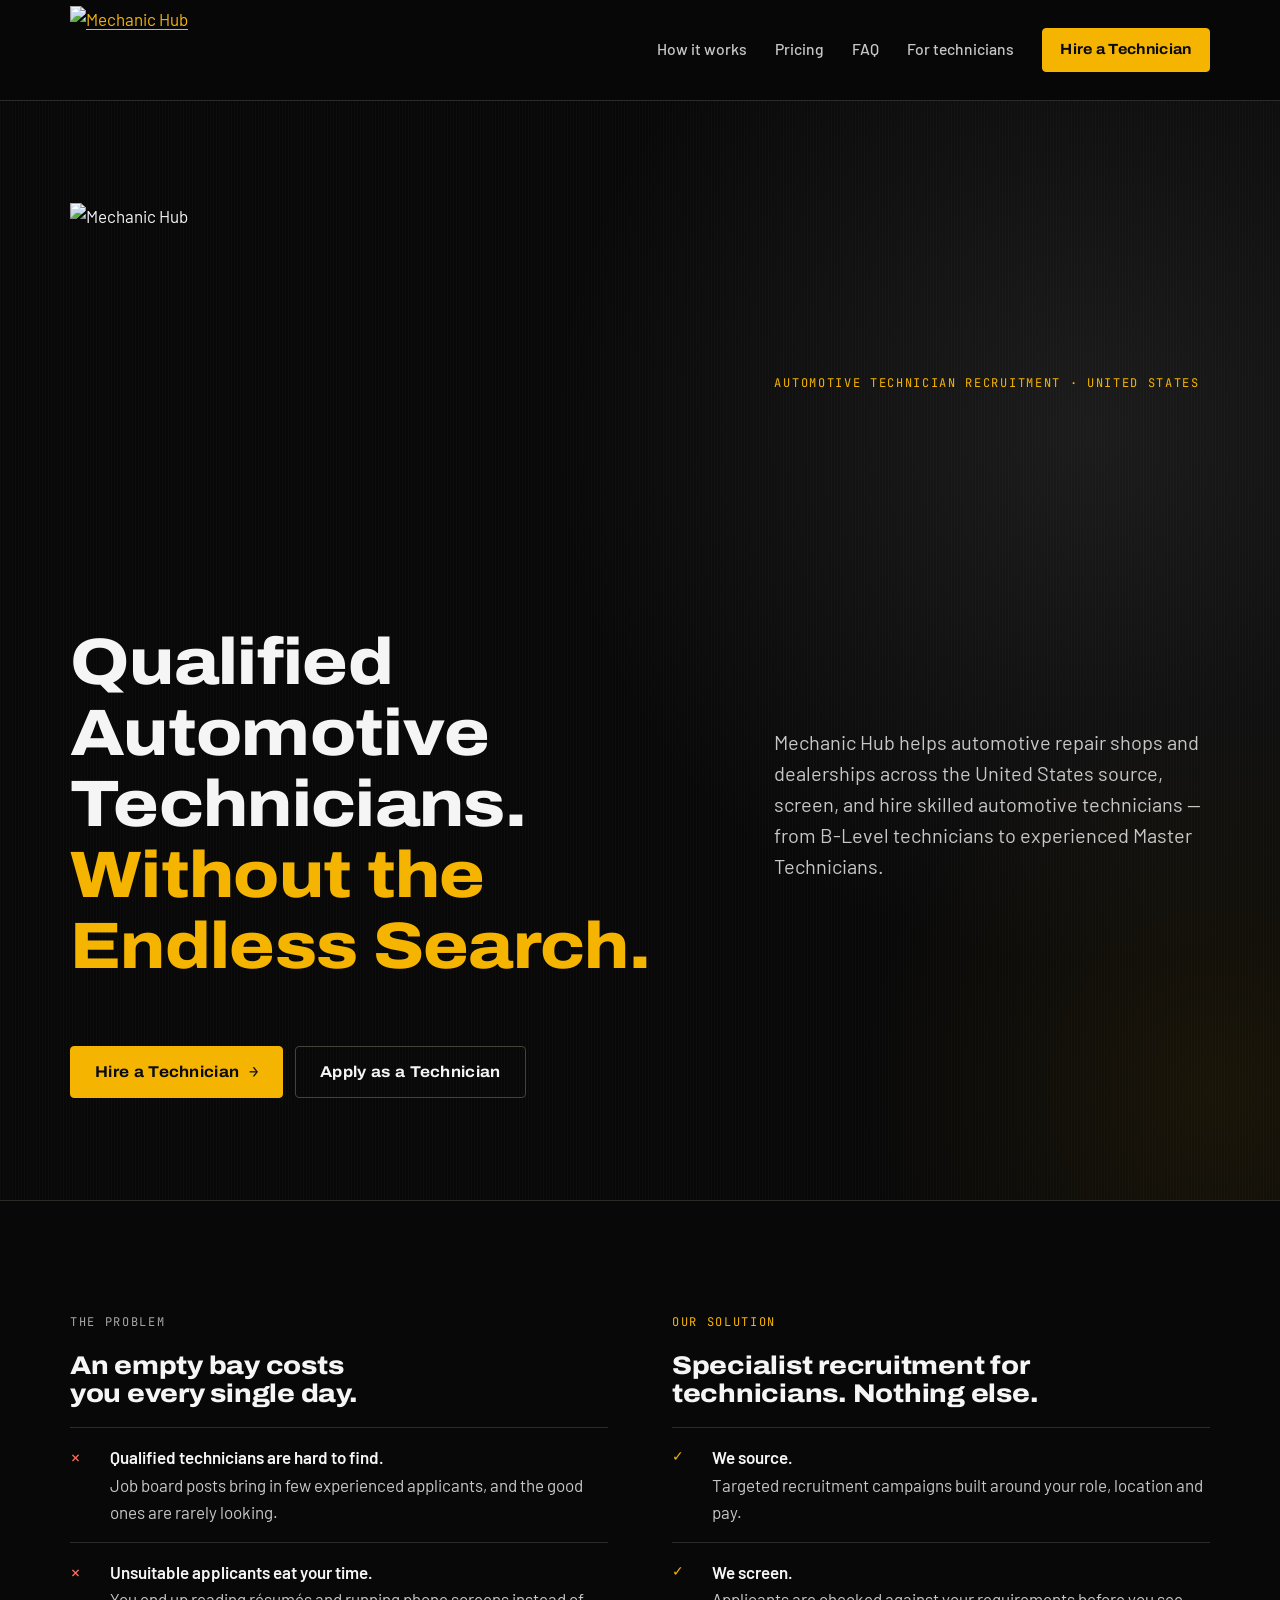
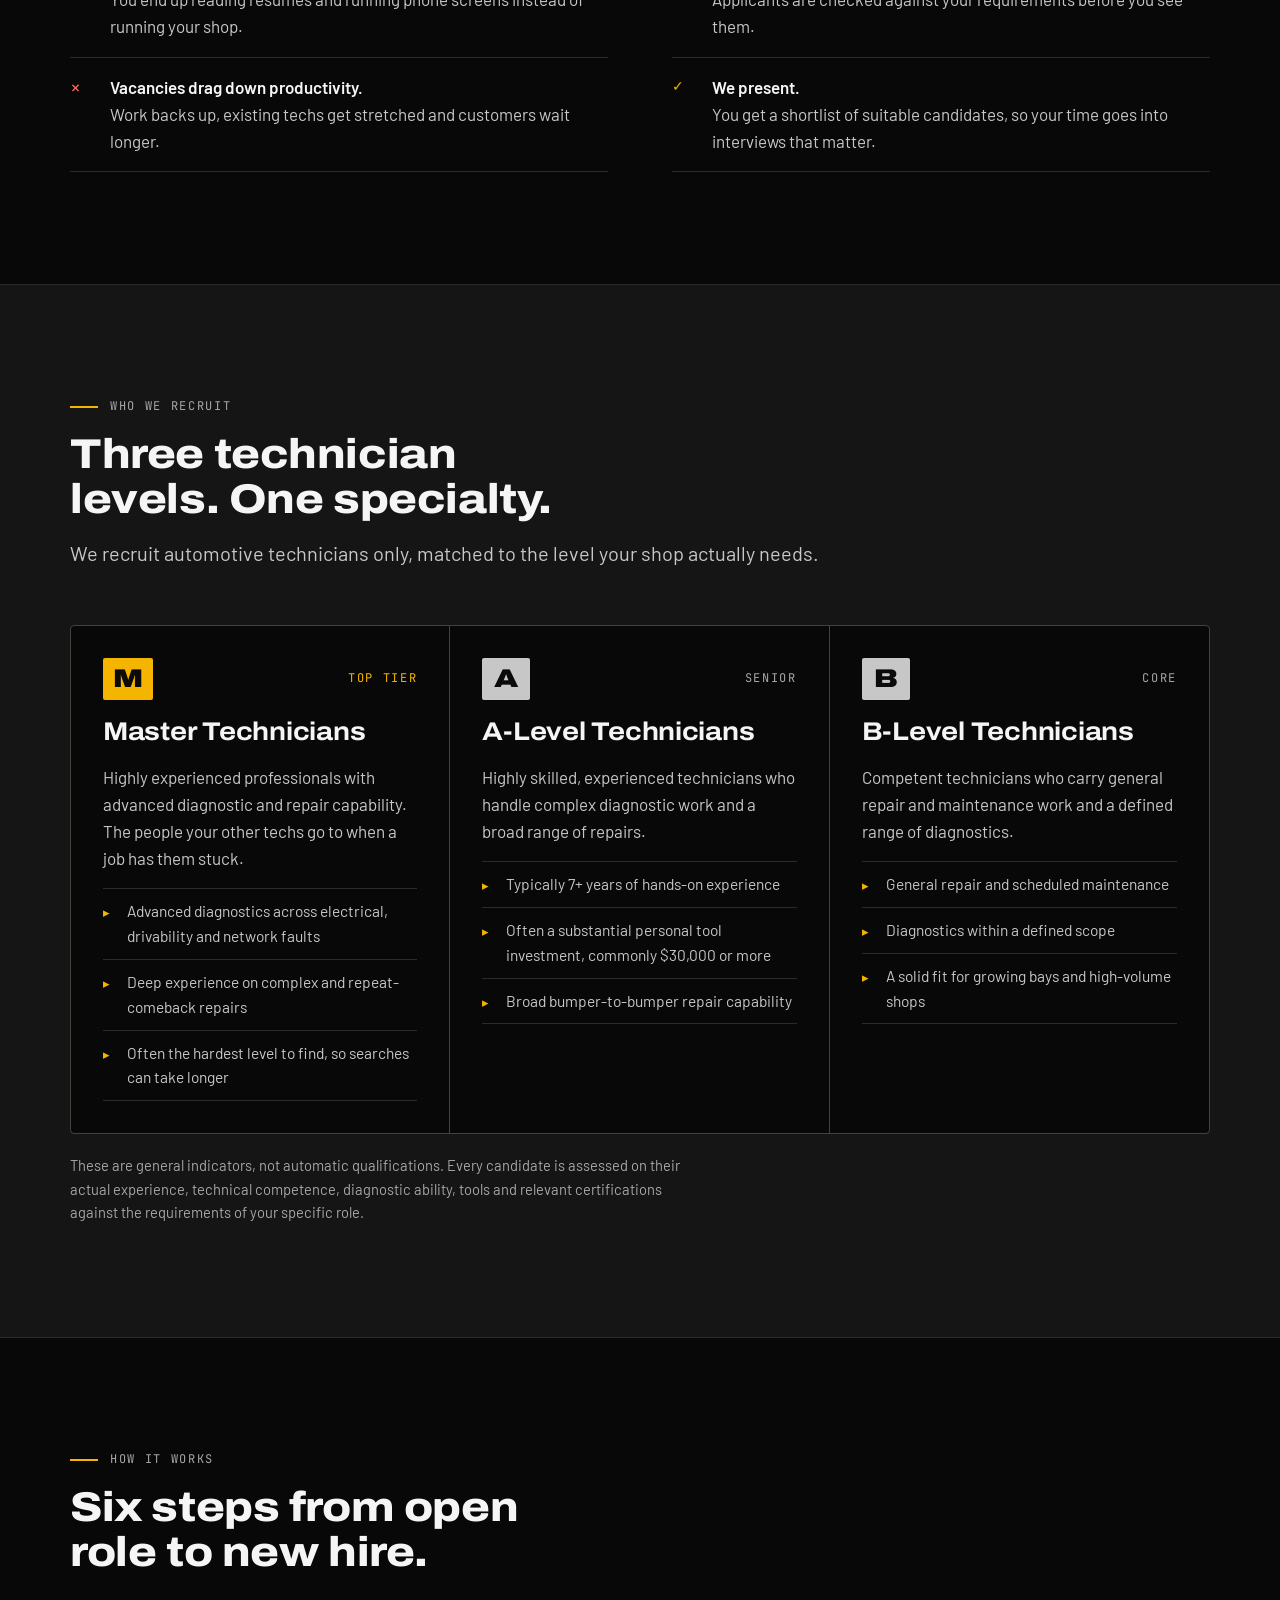
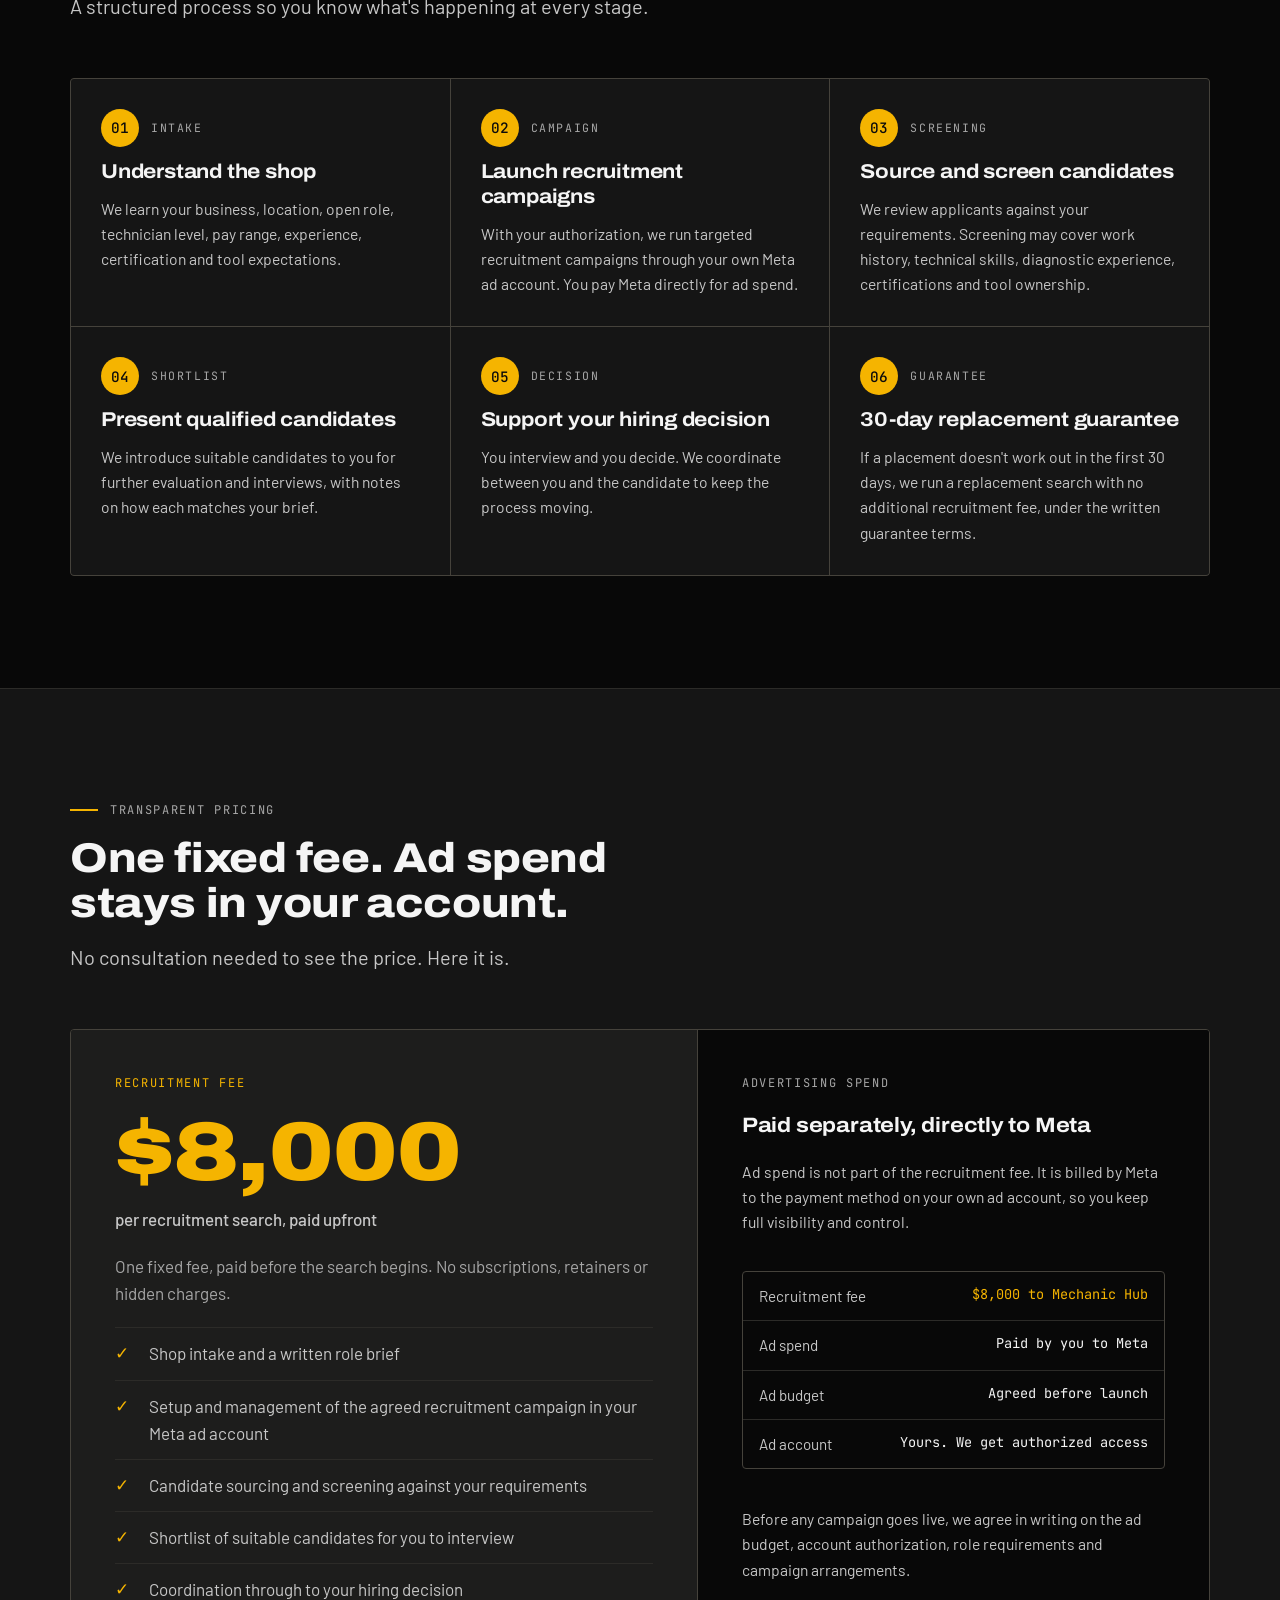
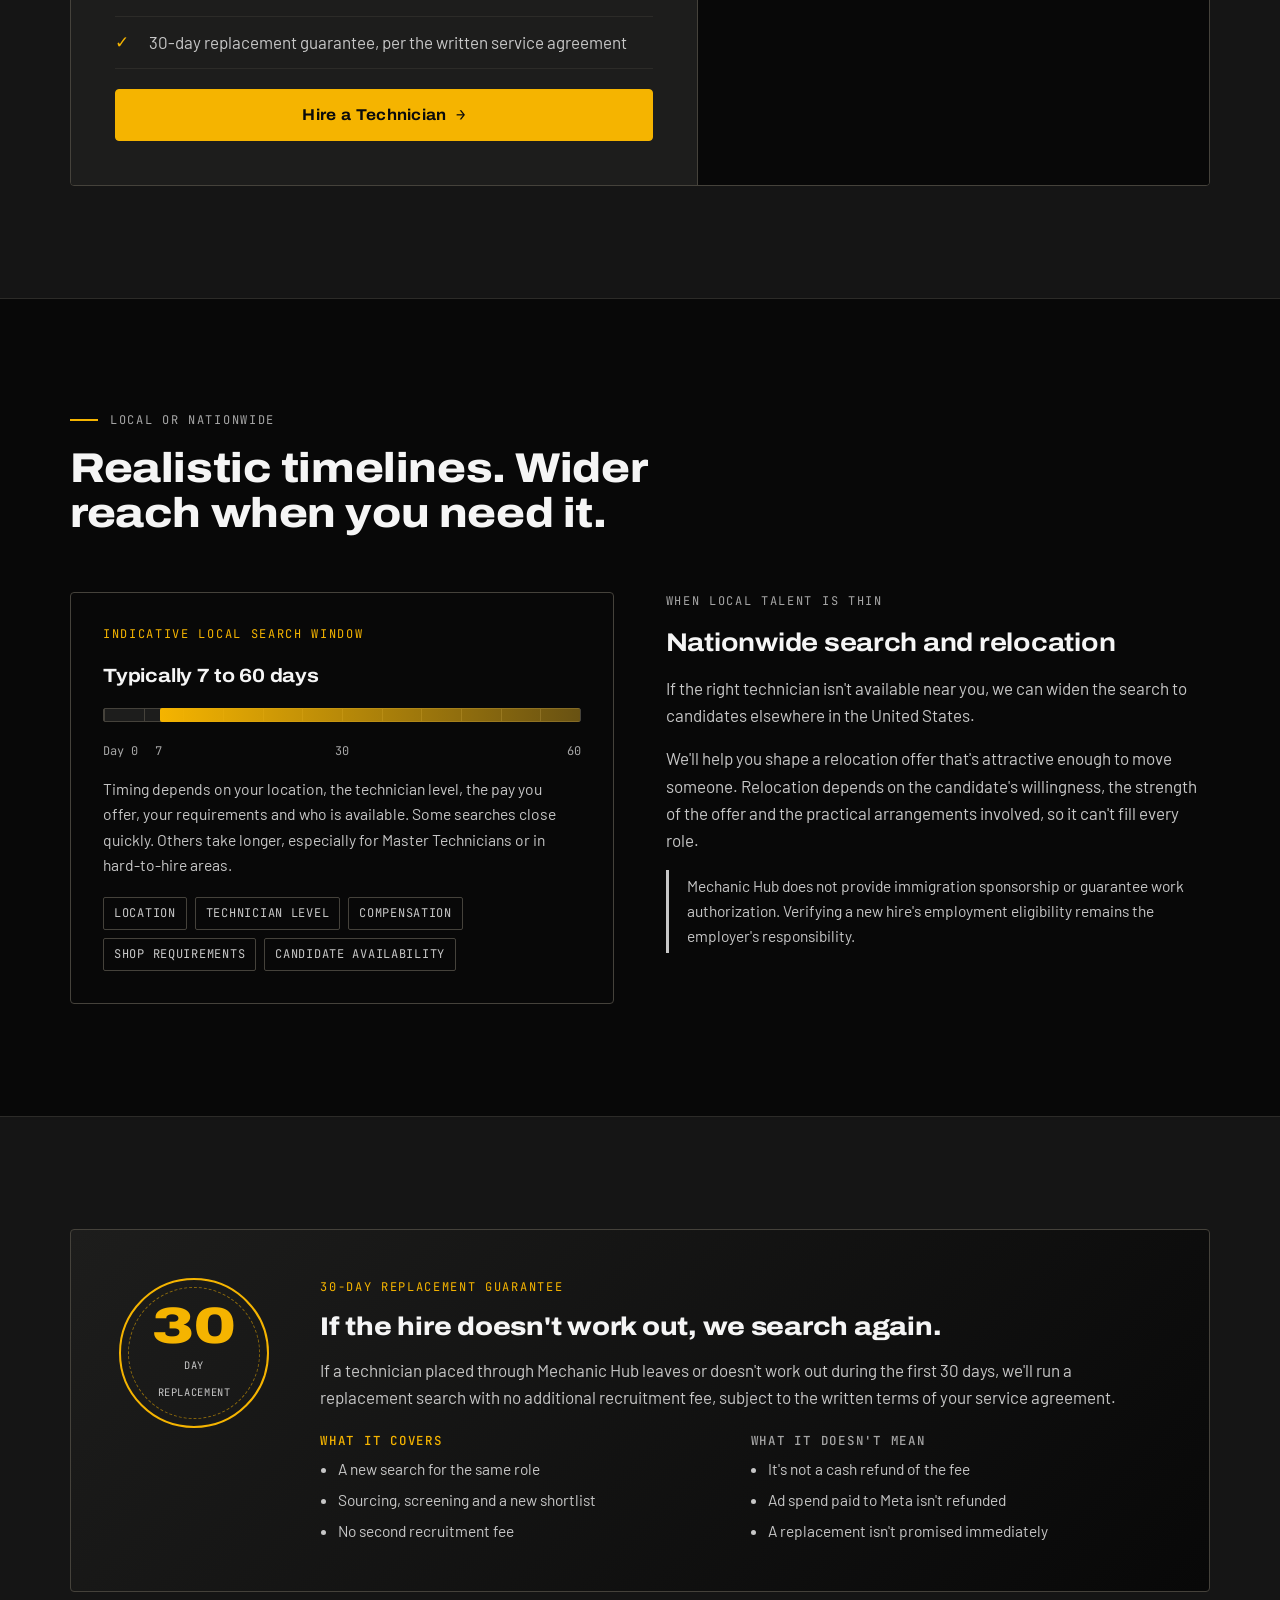
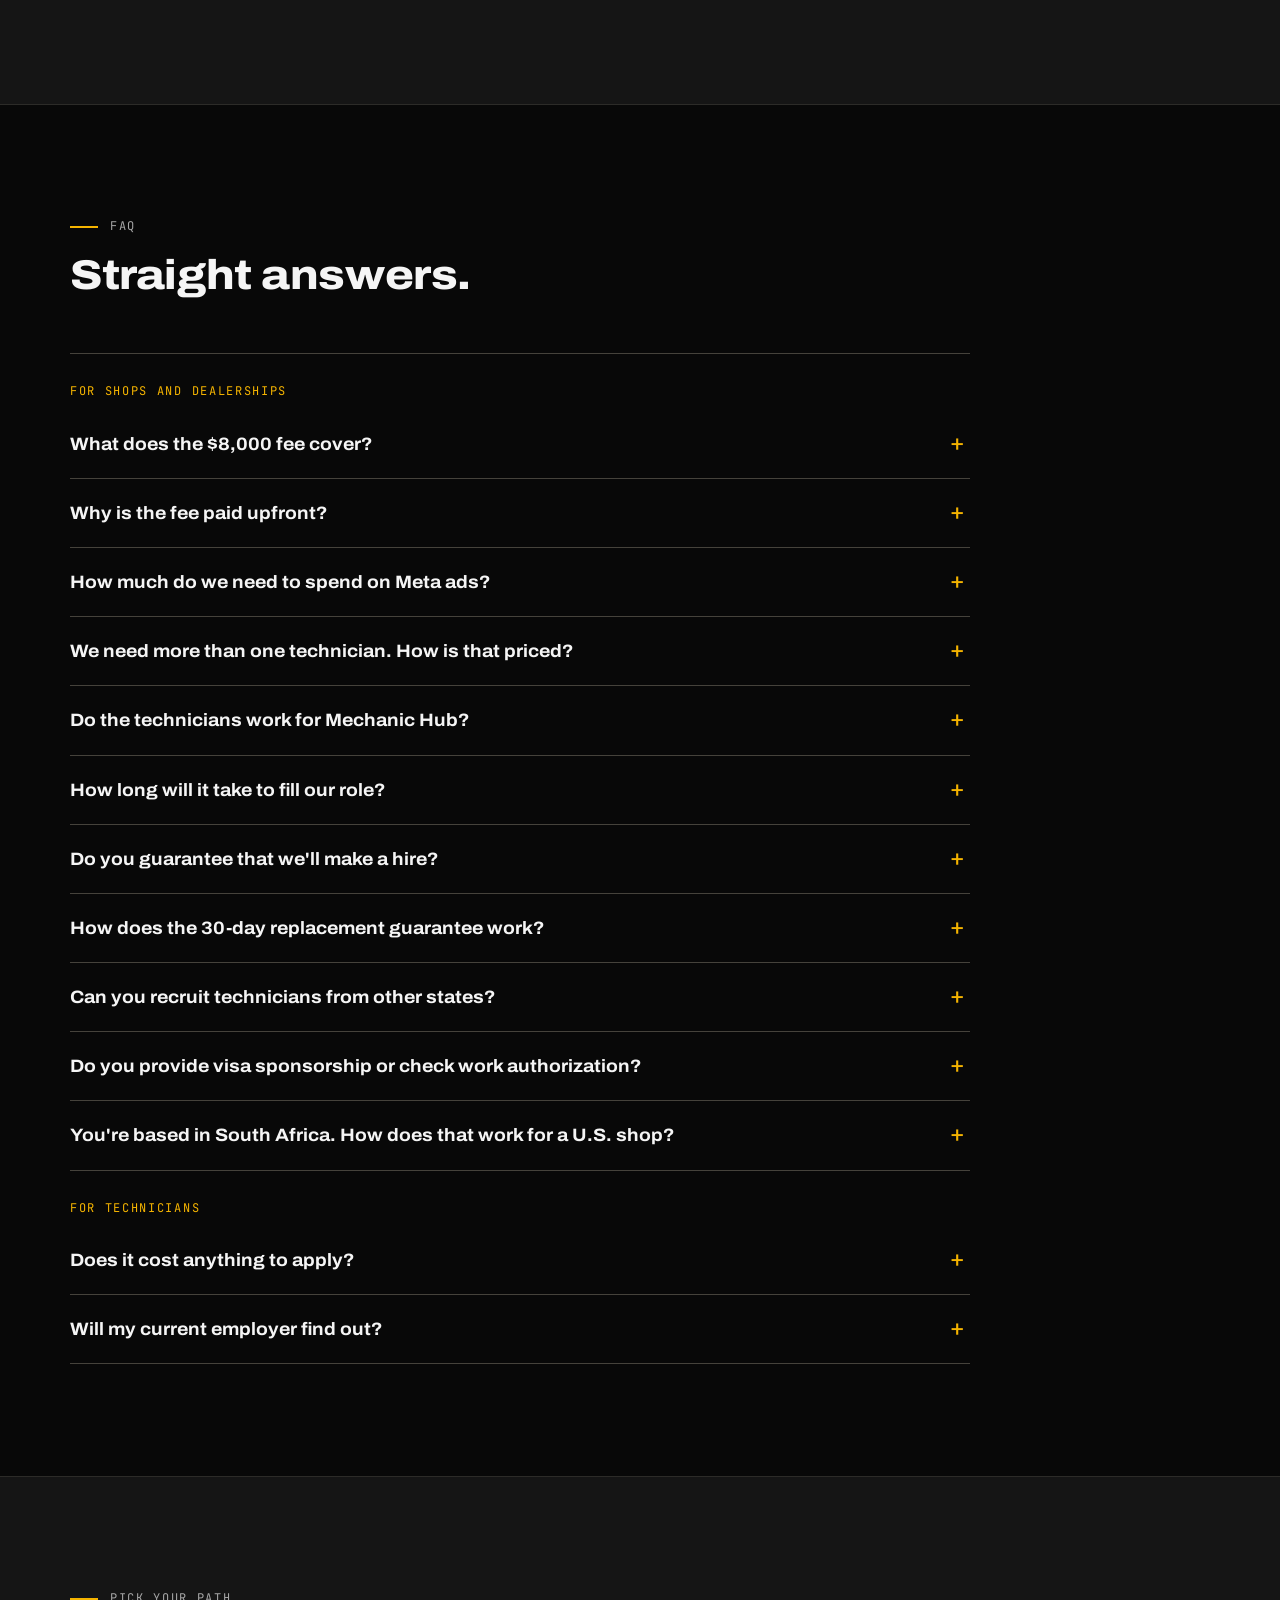
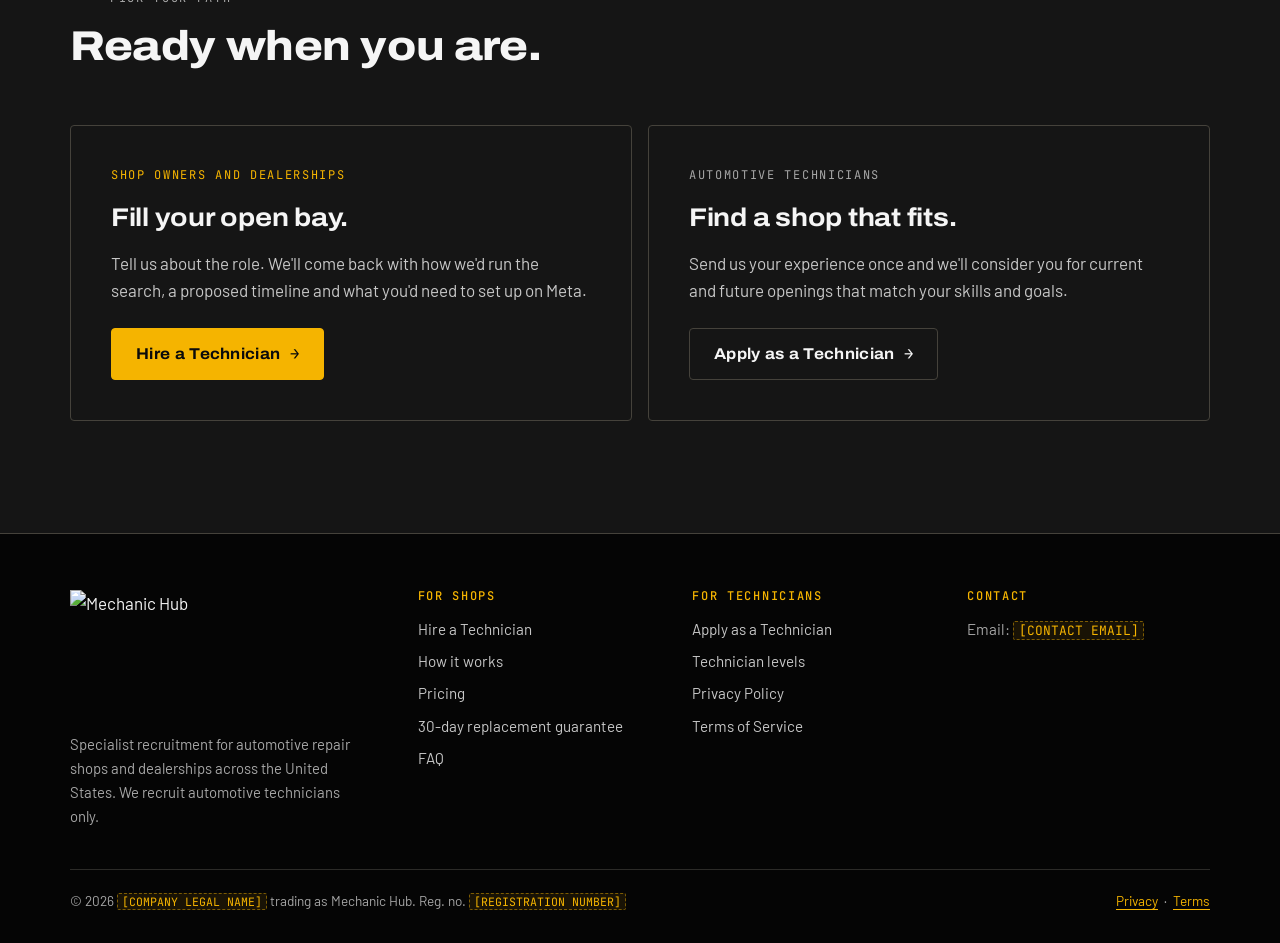
==== commit f4c039eb: "New Racing Stripe design" ====
--- a/index.html
+++ b/index.html
@@ -5,18 +5,22 @@
 <meta name="viewport" content="width=device-width, initial-scale=1, viewport-fit=cover">
 <title>Mechanic Hub | Automotive Technician Recruitment for U.S. Shops</title>
 <meta name="description" content="Mechanic Hub sources and screens Master, A-Level and B-Level automotive technicians for U.S. repair shops and dealerships. $8,000 upfront per search. Ad spend paid directly to Meta.">
+<link rel="canonical" href="https://mechanichubusa.com/">
 <meta name="theme-color" content="#080808">
 <meta property="og:type" content="website">
 <meta property="og:site_name" content="Mechanic Hub">
 <meta property="og:title" content="Mechanic Hub | Automotive Technician Recruitment for U.S. Shops">
 <meta property="og:description" content="Mechanic Hub sources and screens Master, A-Level and B-Level automotive technicians for U.S. repair shops and dealerships. $8,000 upfront per search. Ad spend paid directly to Meta.">
+<meta property="og:url" content="https://mechanichubusa.com/">
+<meta property="og:image" content="https://mechanichubusa.com/assets/og-image.jpg">
 <meta name="twitter:card" content="summary_large_image">
 <link rel="icon" type="image/png" sizes="32x32" href="/assets/icon-32.png">
 <link rel="apple-touch-icon" href="/assets/icon-180.png">
 <link rel="preconnect" href="https://fonts.googleapis.com">
 <link rel="preconnect" href="https://fonts.gstatic.com" crossorigin>
 <link rel="stylesheet" href="https://fonts.googleapis.com/css2?family=Archivo:wdth,wght@100..125,500..900&family=Barlow:wght@400;500;600;700&family=JetBrains+Mono:wght@400;500&display=swap">
-<link rel="stylesheet" href="/css/styles.css?v=mvmvv1vx">
+<link rel="stylesheet" href="/css/styles.css?v=mvoyov9a">
+<link rel="stylesheet" href="/css/theme.css?v=mvoyov9a">
 
 </head>
 <body>
@@ -24,7 +28,7 @@
 <header class="site-header">
   <div class="wrap">
     <a class="brand" href="/" aria-label="Mechanic Hub home">
-      <img src="/assets/logo-240.webp" srcset="/assets/logo-240.webp 240w, /assets/logo-480.webp 480w" sizes="84px" width="240" height="180" alt="Mechanic Hub">
+      <img src="/assets/logo-wide.webp" width="518" height="150" alt="Mechanic Hub">
     </a>
     <button class="nav-toggle" type="button" aria-expanded="false" aria-controls="site-nav" aria-label="Open menu"><span></span></button>
     <nav class="nav" id="site-nav" aria-label="Main">
@@ -39,33 +43,17 @@
 
 
 <main id="main">
-  <section class="hero" aria-labelledby="hero-title">
-    <div class="wrap">
-      <div class="hero-copy">
-        <span class="spec spec--gold">Automotive technician recruitment · United States</span>
-        <h1 id="hero-title">Qualified Automotive Technicians. <em>Without the Endless Search.</em></h1>
-        <p class="lede">Mechanic Hub helps automotive repair shops and dealerships across the United States source, screen, and hire skilled automotive technicians — from B-Level technicians to experienced Master Technicians.</p>
-        <div class="cta-row">
-          <a class="btn btn--gold" href="/hire#inquiry">Hire a Technician <span class="arrow" aria-hidden="true">→</span></a>
-          <a class="btn" href="/apply#application">Apply as a Technician</a>
-        </div>
-      </div>
-      <aside class="ticket" aria-labelledby="ticket-title">
-        <div class="ticket-head"><h2 id="ticket-title">The deal, up front</h2><span class="spec">Spec sheet</span></div>
-        <dl>
-          <div class="row"><dt>Fee</dt><dd><strong>$8,000</strong><small>Per recruitment search, paid upfront</small></dd></div>
-          <div class="row"><dt>Ad spend</dt><dd>Separate. Paid by you directly to Meta from your own ad account</dd></div>
-          <div class="row"><dt>Levels</dt><dd>Master · A-Level · B-Level</dd></div>
-          <div class="row"><dt>Timeline</dt><dd>Typically 7–60 days for a local search</dd></div>
-          <div class="row"><dt>Guarantee</dt><dd>30-day replacement, per written terms</dd></div>
-        </dl>
-        <div class="ticket-foot">Permanent direct hire. You interview, you decide, you employ.</div>
-      </aside>
-    </div>
-    <nav class="split" aria-label="Choose your path">
-      <a href="/hire#inquiry"><span class="k">I'm hiring <span aria-hidden="true">→</span></span><p>Auto repair shops, dealerships and fleet operations</p></a>
-      <a href="/apply#application"><span class="k">I'm a technician <span aria-hidden="true">→</span></span><p>Master, A-Level and B-Level technicians looking for the right shop</p></a>
-    </nav>
+  <section class="hero hero--showcase" aria-labelledby="hero-title">
+    <div class="wrap showcase">
+      <img class="showcase-logo" src="/assets/logo-stack.webp" width="480" height="360" alt="Mechanic Hub">
+      <span class="spec spec--gold">Automotive technician recruitment · United States</span>
+      <h1 id="hero-title">Qualified Automotive Technicians. <em>Without the Endless Search.</em></h1>
+      <p class="lede">Mechanic Hub helps automotive repair shops and dealerships across the United States source, screen, and hire skilled automotive technicians — from B-Level technicians to experienced Master Technicians.</p>
+      <div class="cta-row">
+        <a class="btn btn--gold" href="/hire#inquiry">Hire a Technician <span class="arrow" aria-hidden="true">→</span></a>
+        <a class="btn" href="/apply#application">Apply as a Technician</a>
+      </div>
+    </div>
   </section>
 
   <section class="section" id="problem" aria-labelledby="problem-title">
@@ -375,7 +363,7 @@
   <div class="wrap">
     <div class="footer-grid">
       <div class="footer-brand">
-        <img src="/assets/logo-480.webp" width="480" height="360" alt="Mechanic Hub" loading="lazy">
+        <img src="/assets/logo-stack.webp" width="480" height="360" alt="Mechanic Hub" loading="lazy">
         <p>Specialist recruitment for automotive repair shops and dealerships across the United States. We recruit automotive technicians only.</p>
       </div>
       <div class="footer-col">
@@ -401,8 +389,6 @@
         <h2>Contact</h2>
         <ul>
           <li>Email: <span class="placeholder">[CONTACT EMAIL]</span></li>
-          <li>Phone: <span class="placeholder">[US PHONE NUMBER]</span></li>
-          <li>Office: <span class="placeholder">[BUSINESS ADDRESS]</span>, South Africa</li>
         </ul>
       </div>
     </div>
@@ -412,8 +398,8 @@
     </div>
   </div>
 </footer>
-<script src="/js/rules.js?v=mvmvv1vx" defer></script>
-<script src="/js/main.js?v=mvmvv1vx" defer></script>
+<script src="/js/rules.js?v=mvoyov9a" defer></script>
+<script src="/js/main.js?v=mvoyov9a" defer></script>
 
 </body>
 </html>
--- a/css/styles.css
+++ b/css/styles.css
@@ -32,7 +32,7 @@
 
   --wrap: 1180px;
   --radius: 4px;
-  --header-h: 76px;
+  --header-h: 100px;
   color-scheme: dark;
 }
 
@@ -135,7 +135,7 @@
 }
 .site-header .wrap { display: flex; align-items: center; justify-content: space-between; gap: 1.5rem; height: var(--header-h); }
 .brand { display: inline-flex; align-items: center; flex: none; }
-.brand img { height: 62px; width: auto; mix-blend-mode: lighten; }
+.brand img { height: 88px; width: auto; mix-blend-mode: lighten; }
 .nav { display: flex; align-items: center; gap: 1.75rem; }
 .nav a:not(.btn) {
   color: var(--silver); text-decoration: none; font-weight: 500; font-size: 0.98rem;
@@ -318,10 +318,10 @@
 
 /* ---------- Guarantee ---------- */
 .guarantee { display: grid; grid-template-columns: auto minmax(0, 1fr); gap: clamp(24px, 4vw, 56px); align-items: start; border: 1px solid var(--rule-strong); border-radius: var(--radius); padding: clamp(24px, 4vw, 48px); background: linear-gradient(135deg, var(--steel-2), var(--ink)); }
-.seal { width: clamp(110px, 14vw, 150px); aspect-ratio: 1; max-width: 100%; border-radius: 50%; border: 2px solid var(--gold); display: grid; place-items: center; text-align: center; position: relative; }
+.seal { width: clamp(130px, 14vw, 150px); aspect-ratio: 1; max-width: 100%; border-radius: 50%; border: 2px solid var(--gold); display: grid; place-items: center; text-align: center; position: relative; }
 .seal::after { content: ""; position: absolute; inset: 7px; border-radius: 50%; border: 1px dashed rgba(245,180,0,0.5); }
 .seal b { font-family: var(--font-display); font-stretch: 125%; font-weight: 900; font-size: clamp(2.4rem, 1.6rem + 2vw, 3.2rem); line-height: 0.9; color: var(--gold); display: block; }
-.seal span { font-family: var(--font-mono); font-size: 0.65rem; letter-spacing: 0.14em; color: var(--silver); text-transform: uppercase; }
+.seal span { font-family: var(--font-mono); font-size: 0.65rem; letter-spacing: 0.06em; color: var(--silver); text-transform: uppercase; }
 .guarantee-body { display: grid; gap: 1rem; min-width: 0; }
 .guarantee-body h2 { font-size: var(--step-2); }
 .guarantee-body p { color: var(--silver); }
@@ -498,8 +498,8 @@
   .quick-facts { width: 100%; }
 }
 @media (max-width: 560px) {
-  :root { --header-h: 68px; }
-  .brand img { height: 54px; }
+  :root { --header-h: 80px; }
+  .brand img { height: 66px; }
   .process { grid-template-columns: minmax(0, 1fr); }
   .cta-row .btn { width: 100%; }
   .ticket .row { grid-template-columns: minmax(0, 1fr); gap: 4px; }
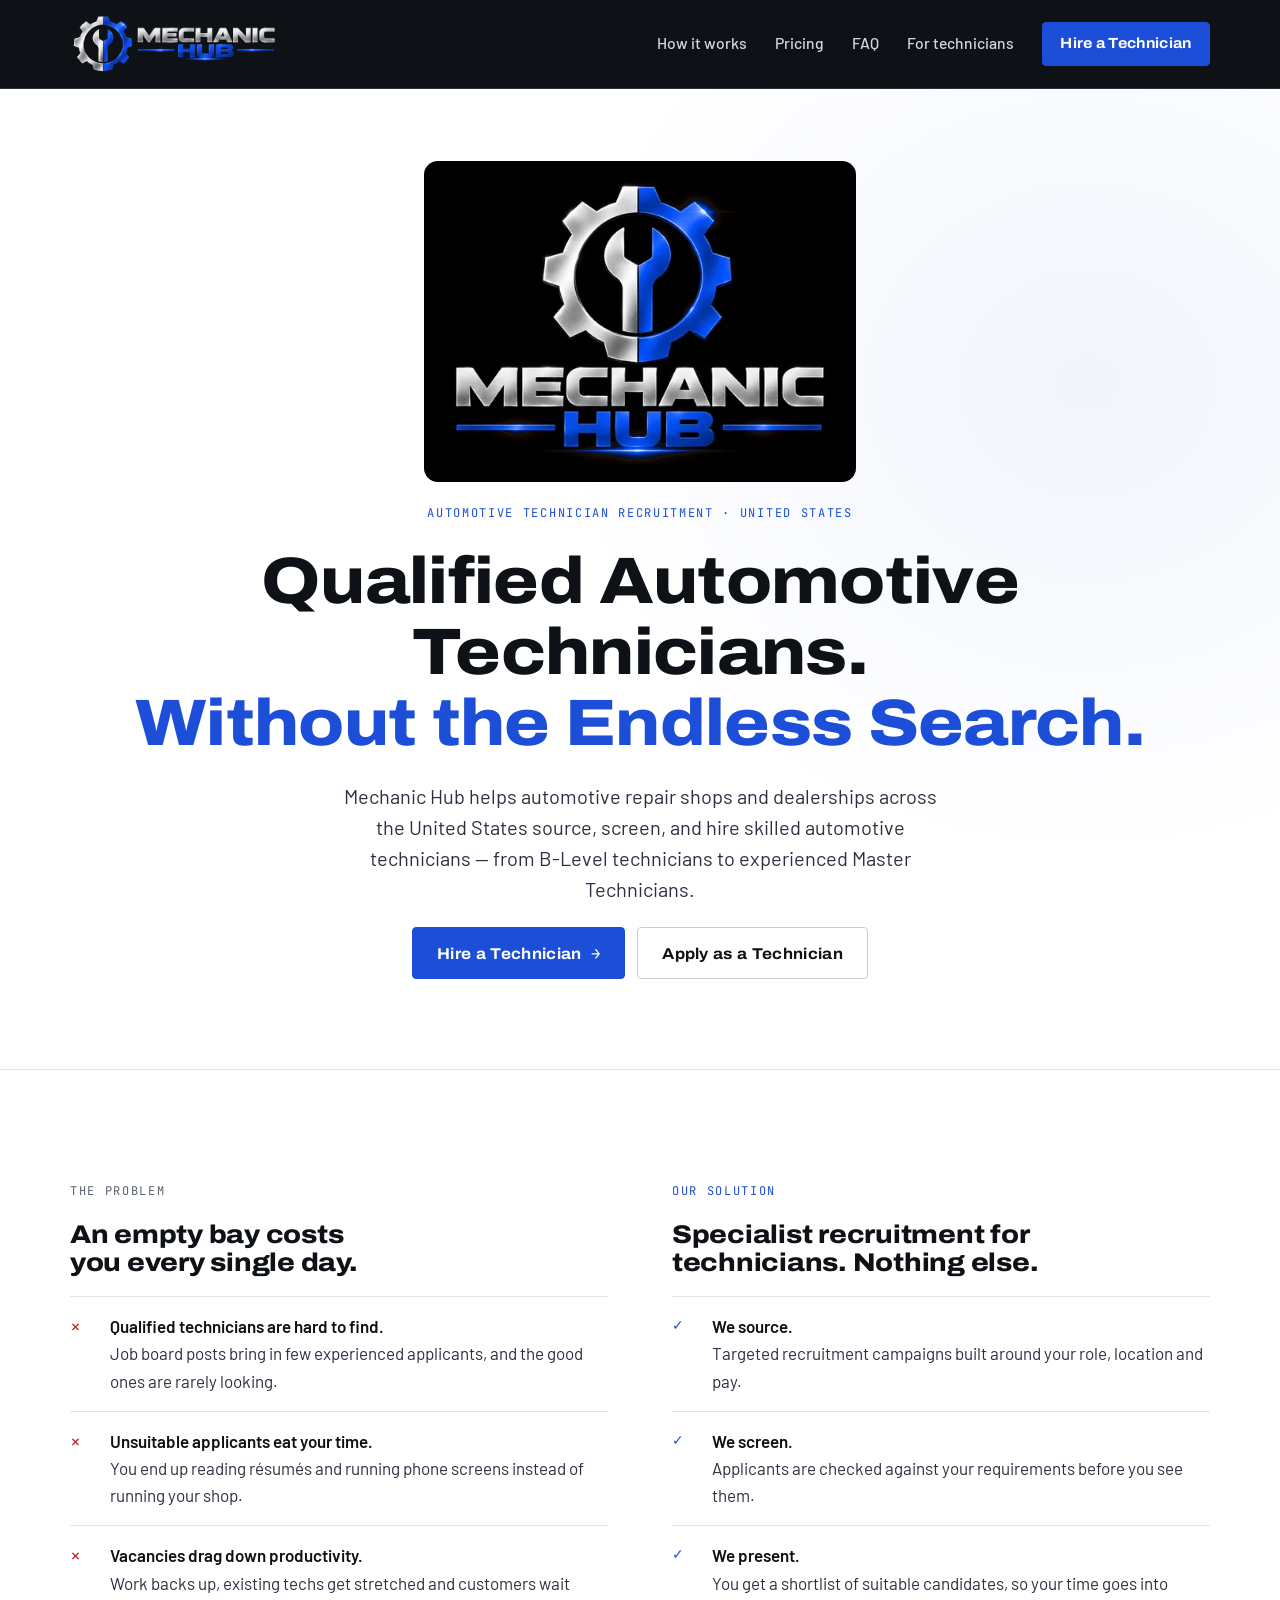
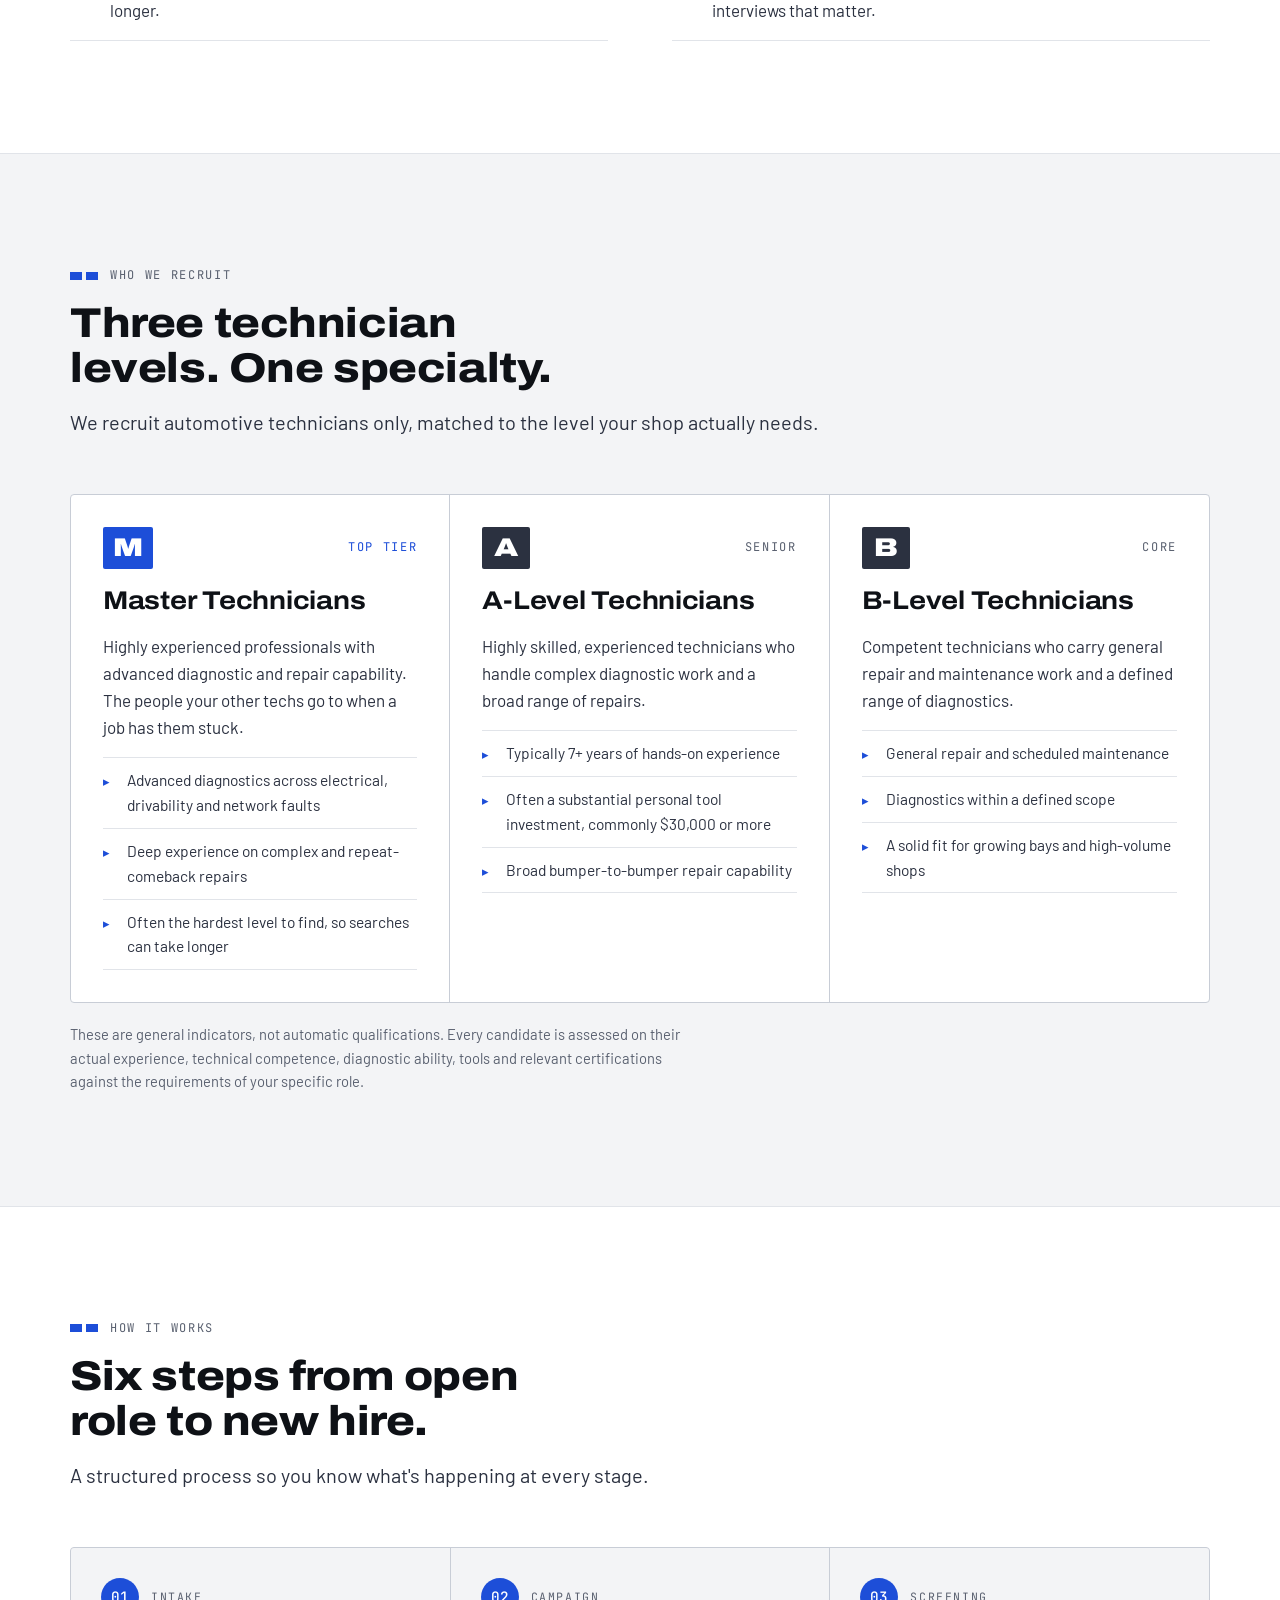
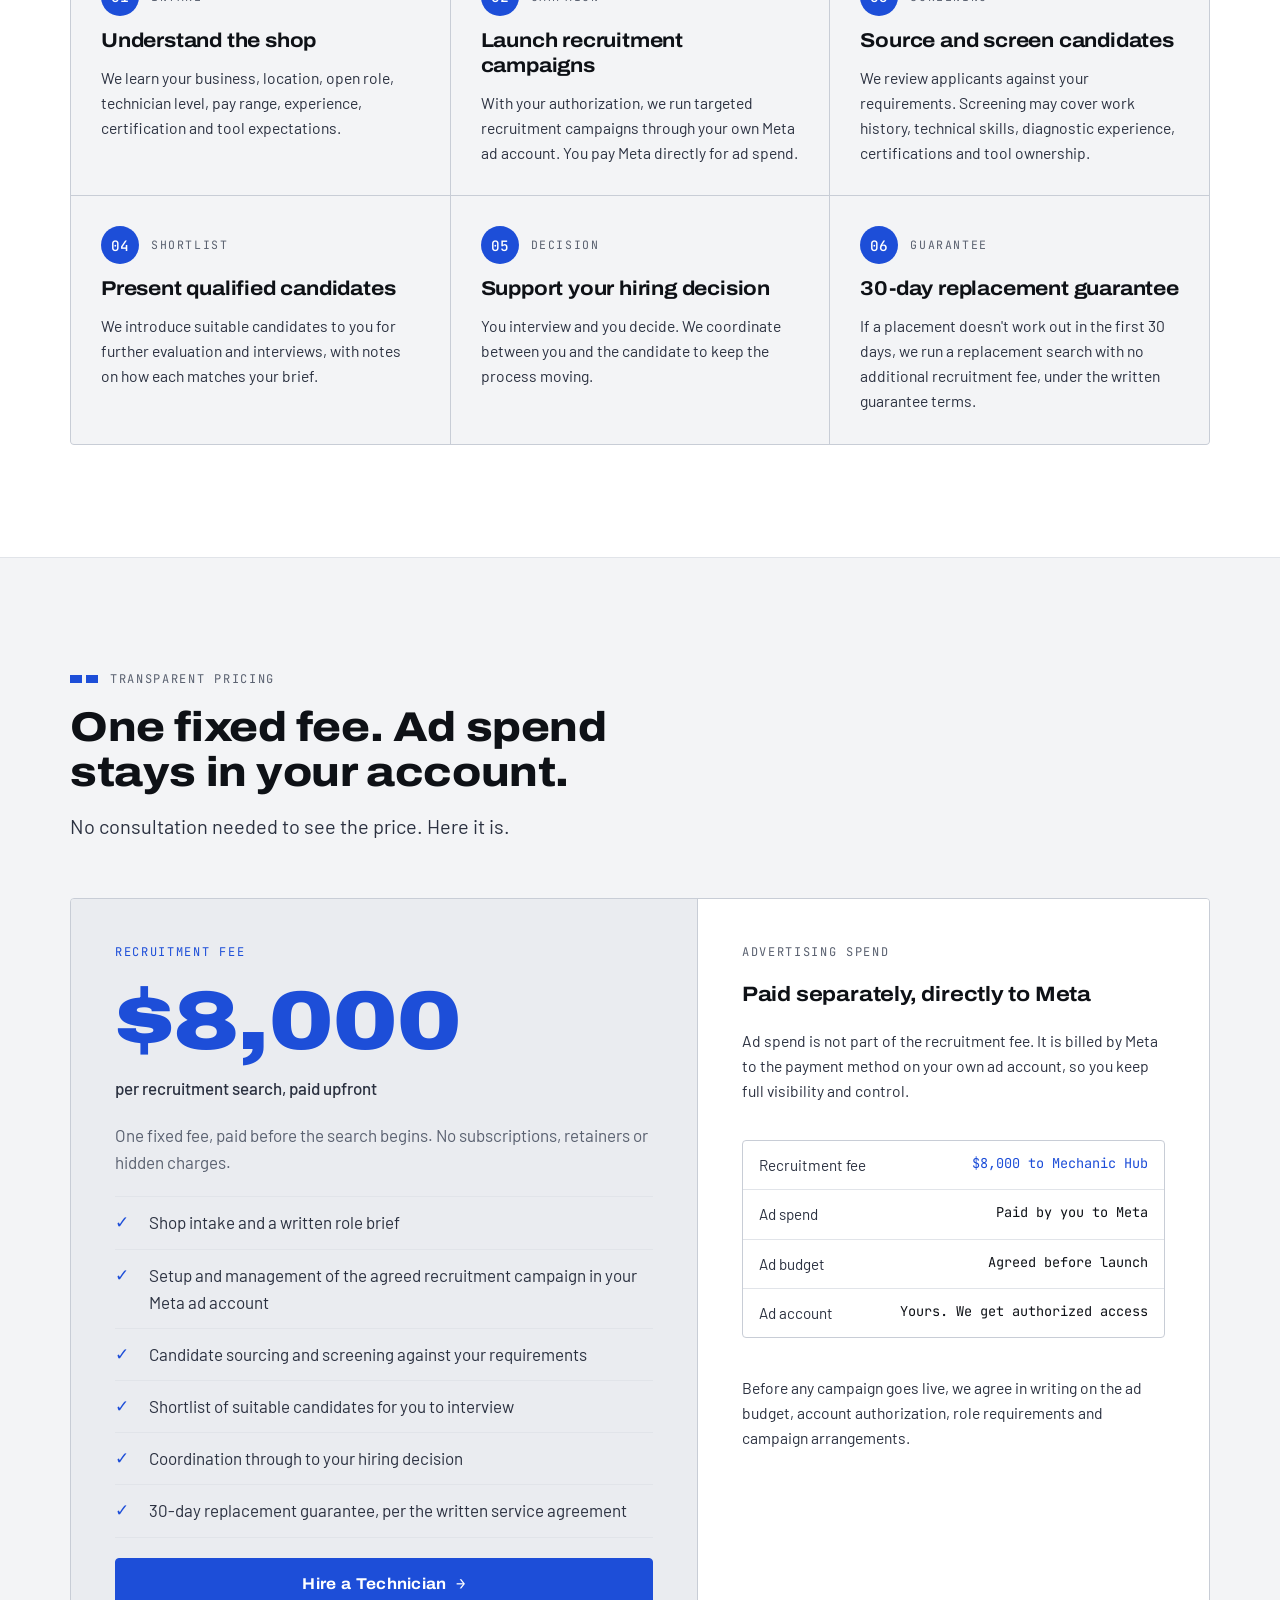
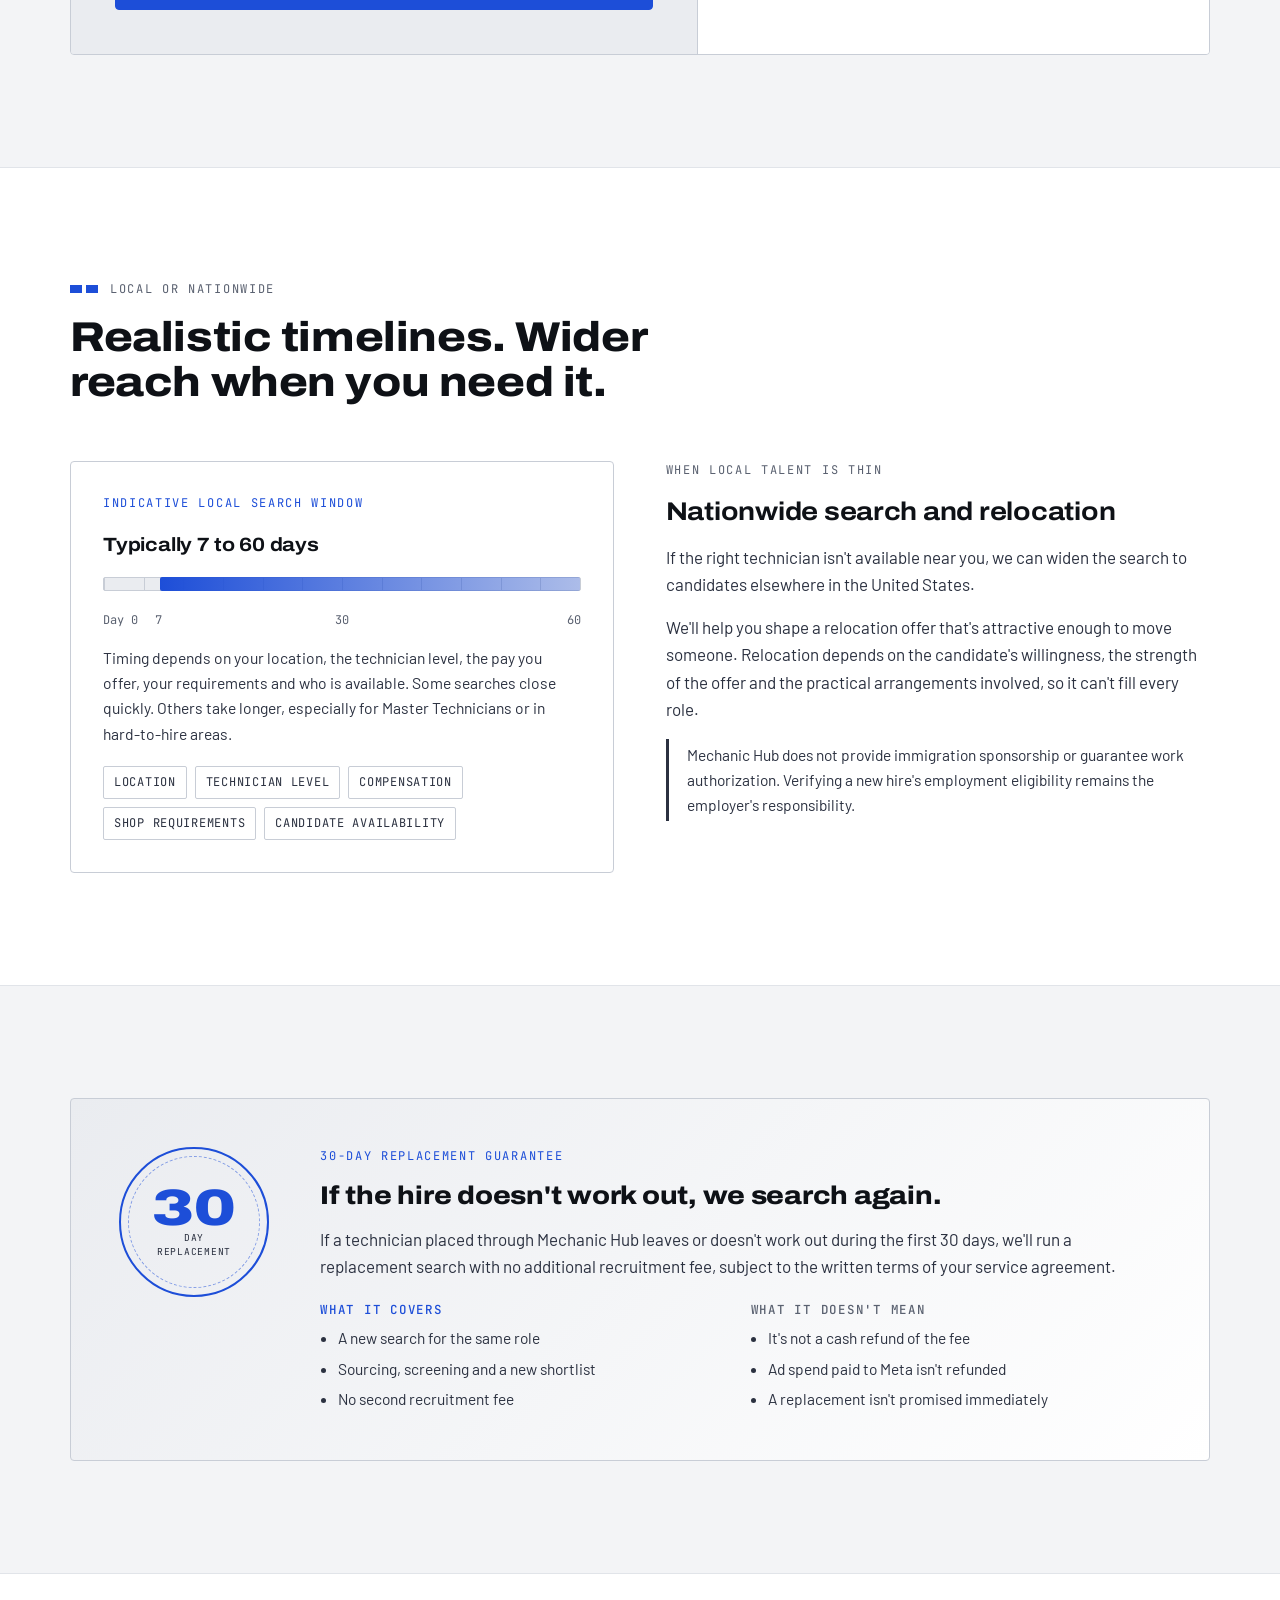
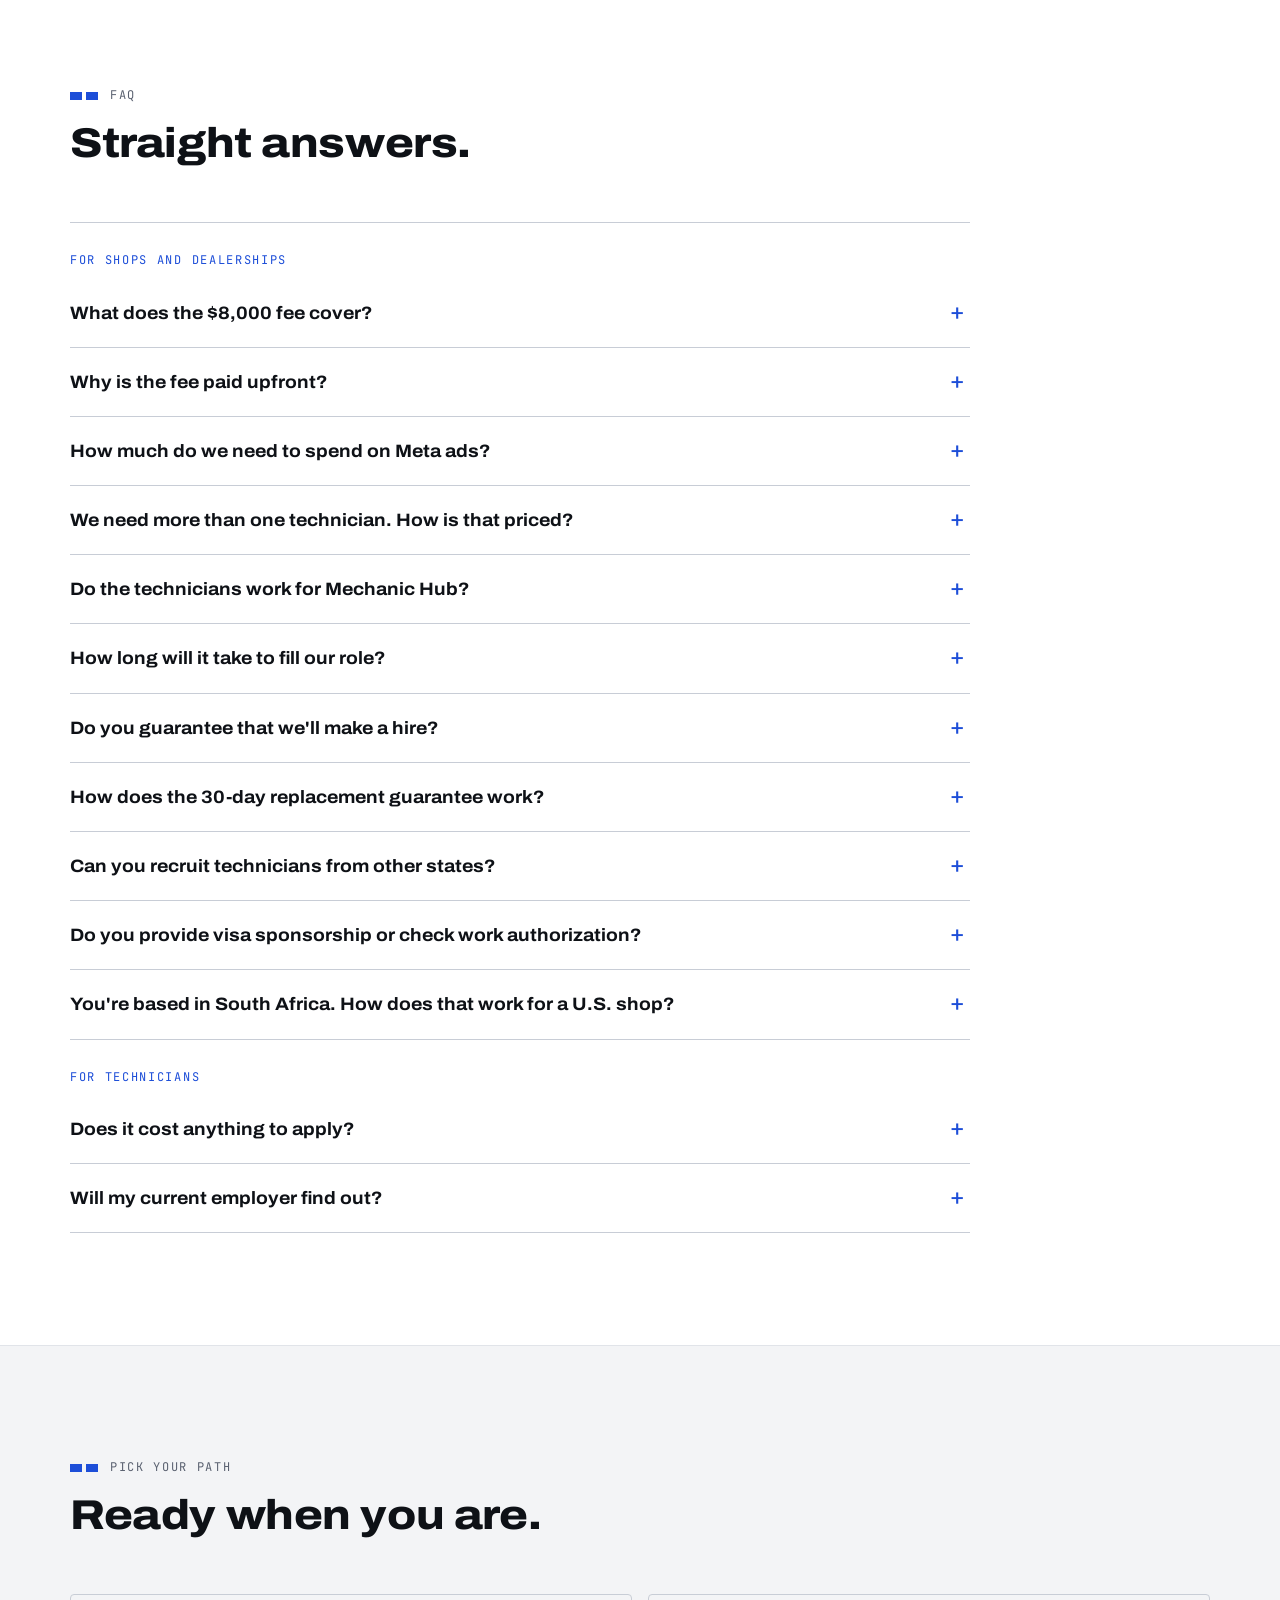
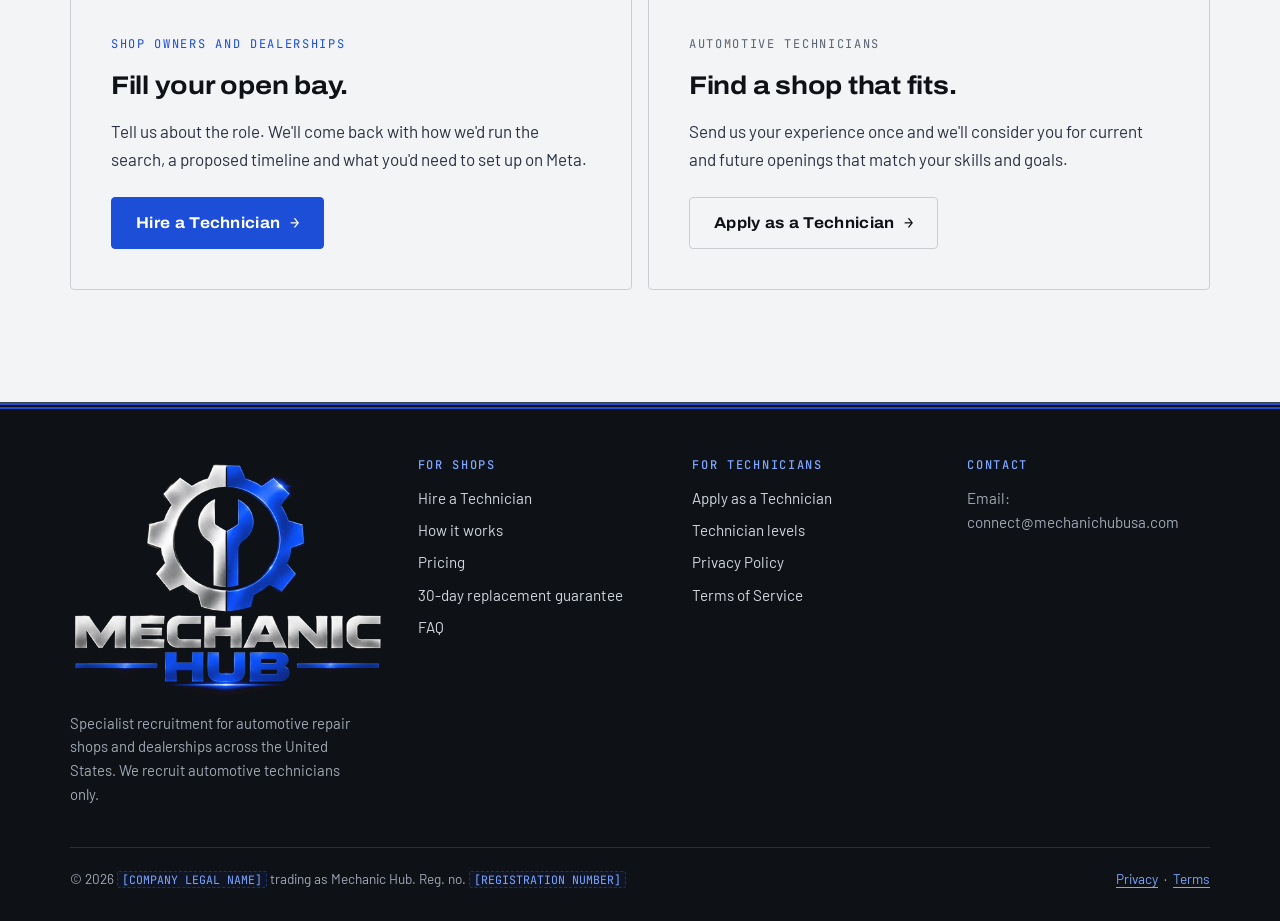
==== commit 8ab4d597: "Update index.html" ====
--- a/index.html
+++ b/index.html
@@ -388,7 +388,7 @@
       <div class="footer-col">
         <h2>Contact</h2>
         <ul>
-          <li>Email: <span class="placeholder">[CONTACT EMAIL]</span></li>
+          <li>Email: connect@mechanichubusa.com
         </ul>
       </div>
     </div>
--- a/css/styles.css
+++ b/css/styles.css
@@ -32,7 +32,7 @@
 
   --wrap: 1180px;
   --radius: 4px;
-  --header-h: 100px;
+  --header-h: 76px;
   color-scheme: dark;
 }
 
@@ -135,7 +135,7 @@
 }
 .site-header .wrap { display: flex; align-items: center; justify-content: space-between; gap: 1.5rem; height: var(--header-h); }
 .brand { display: inline-flex; align-items: center; flex: none; }
-.brand img { height: 88px; width: auto; mix-blend-mode: lighten; }
+.brand img { height: 62px; width: auto; mix-blend-mode: lighten; }
 .nav { display: flex; align-items: center; gap: 1.75rem; }
 .nav a:not(.btn) {
   color: var(--silver); text-decoration: none; font-weight: 500; font-size: 0.98rem;
@@ -318,10 +318,11 @@
 
 /* ---------- Guarantee ---------- */
 .guarantee { display: grid; grid-template-columns: auto minmax(0, 1fr); gap: clamp(24px, 4vw, 56px); align-items: start; border: 1px solid var(--rule-strong); border-radius: var(--radius); padding: clamp(24px, 4vw, 48px); background: linear-gradient(135deg, var(--steel-2), var(--ink)); }
-.seal { width: clamp(130px, 14vw, 150px); aspect-ratio: 1; max-width: 100%; border-radius: 50%; border: 2px solid var(--gold); display: grid; place-items: center; text-align: center; position: relative; }
+.seal { width: clamp(110px, 14vw, 150px); aspect-ratio: 1; max-width: 100%; border-radius: 50%; border: 2px solid var(--gold); display: grid; place-items: center; text-align: center; position: relative; }
 .seal::after { content: ""; position: absolute; inset: 7px; border-radius: 50%; border: 1px dashed rgba(245,180,0,0.5); }
 .seal b { font-family: var(--font-display); font-stretch: 125%; font-weight: 900; font-size: clamp(2.4rem, 1.6rem + 2vw, 3.2rem); line-height: 0.9; color: var(--gold); display: block; }
-.seal span { font-family: var(--font-mono); font-size: 0.65rem; letter-spacing: 0.06em; color: var(--silver); text-transform: uppercase; }
+.seal { min-width: 132px; }
+.seal span { font-family: var(--font-mono); font-size: 0.6rem; letter-spacing: 0.08em; line-height: 1.5; color: var(--silver); text-transform: uppercase; display: block; padding-inline: 14px; }
 .guarantee-body { display: grid; gap: 1rem; min-width: 0; }
 .guarantee-body h2 { font-size: var(--step-2); }
 .guarantee-body p { color: var(--silver); }
@@ -444,7 +445,8 @@
 .site-footer { border-top: 1px solid var(--rule-strong); background: #050505; padding-block: 56px 32px; }
 .footer-grid { display: grid; grid-template-columns: minmax(0, 1.3fr) repeat(3, minmax(0, 1fr)); gap: 32px; }
 .footer-brand { display: grid; gap: 16px; align-content: start; }
-.footer-brand img { width: 170px; mix-blend-mode: lighten; }
+/* Logo fills its footer column at every screen size, capped so it stays crisp */
+.footer-brand img { width: 100%; max-width: 320px; height: auto; mix-blend-mode: lighten; }
 .footer-brand p { color: var(--muted); font-size: 0.93rem; max-width: 36ch; }
 .footer-col h2 { font-family: var(--font-mono); font-size: 0.75rem; font-weight: 500; letter-spacing: 0.14em; text-transform: uppercase; color: var(--gold); margin-bottom: 14px; }
 .footer-col ul { list-style: none; margin: 0; padding: 0; display: grid; gap: 8px; font-size: 0.95rem; }
@@ -498,8 +500,8 @@
   .quick-facts { width: 100%; }
 }
 @media (max-width: 560px) {
-  :root { --header-h: 80px; }
-  .brand img { height: 66px; }
+  :root { --header-h: 68px; }
+  .brand img { height: 54px; }
   .process { grid-template-columns: minmax(0, 1fr); }
   .cta-row .btn { width: 100%; }
   .ticket .row { grid-template-columns: minmax(0, 1fr); gap: 4px; }
--- a/css/theme.css
+++ b/css/theme.css
@@ -0,0 +1,93 @@
+/* ==========================================================================
+   Mechanic Hub — "Racing Stripe" theme (loaded after styles.css)
+   White body, near-black header and footer, cobalt blue for actions and
+   accents, thin double racing stripes as the recurring detail.
+   ========================================================================== */
+:root {
+  --ink: #ffffff;
+  --steel: #f3f4f6;
+  --steel-2: #eaecf0;
+  --rule: #e1e4e9;
+  --rule-strong: #c8cdd6;
+  --text: #0e1116;
+  --muted: #5a6170;
+  --silver: #2b3140;
+  --gold: #1d4ed8;            /* accent (cobalt); name kept from the base stylesheet */
+  --gold-wash: rgba(29, 78, 216, 0.07);
+  --danger: #c4231b;
+  --check: #1d4ed8;
+  --btn-fill: #1d4ed8;
+  --btn-fill-hover: #2a5cf0;
+  --btn-ink: #ffffff;
+  --header-bg: #0e1116;
+  --footer-bg: #0e1116;
+  --input-hover: #9aa3b2;
+  --focus-ring: rgba(29, 78, 216, 0.2);
+  --racing: linear-gradient(180deg, #1d4ed8 0 2px, transparent 2px 4px, #1d4ed8 4px 6px);
+  --header-h: 88px;
+  --logo-h: 60px;
+  color-scheme: light;
+}
+/* Header and footer stay dark so the logo sits on black */
+.site-header, .site-footer {
+  --ink: #0e1116; --steel: #161a21; --steel-2: #1d222b; --rule: #2a303b; --rule-strong: #3b4350;
+  --text: #f3f5f8; --muted: #a2a9b6; --silver: #d3d8e0; --gold: #7ea6ff;
+  color-scheme: dark;
+  color: var(--text);
+}
+
+body { background: var(--ink); color: var(--text); }
+a:hover { color: var(--text); }
+::selection { background: var(--btn-fill); color: var(--btn-ink); }
+.skip-link { background: var(--btn-fill); color: var(--btn-ink); }
+
+/* ---------- Header with horizontal logo, shrinks on scroll ---------- */
+body::before { background: var(--header-bg); }
+.site-header { background: var(--header-bg); }
+.site-header .wrap { height: var(--header-h); transition: height 200ms ease; }
+.brand img { height: var(--logo-h); width: auto; transition: height 200ms ease; }
+.site-header.is-scrolled { --header-h: 68px; --logo-h: 44px; }
+@media (max-width: 560px) {
+  :root { --header-h: 68px; --logo-h: 38px; }
+  .site-header.is-scrolled { --header-h: 58px; --logo-h: 32px; }
+}
+
+/* ---------- Buttons ---------- */
+.btn--gold { --btn-bg: var(--btn-fill); --btn-fg: var(--btn-ink); --btn-bd: var(--btn-fill); }
+.btn--gold:hover { --btn-bg: var(--btn-fill-hover); border-color: var(--btn-fill-hover); color: var(--btn-ink); }
+.spinner { border-color: rgba(255, 255, 255, 0.35); border-top-color: #fff; }
+
+/* ---------- Racing-stripe details ---------- */
+.section-head .spec::before { height: 8px; background: linear-gradient(90deg, #1d4ed8 0 42%, transparent 42% 58%, #1d4ed8 58%); }
+.site-footer { background: var(--footer-bg); position: relative; }
+.site-footer::before { content: ""; position: absolute; left: 0; right: 0; top: 0; height: 6px; background: var(--racing); pointer-events: none; }
+.ticket { background: var(--steel); }
+.ticket::before { height: 6px; background: linear-gradient(90deg, transparent 0 40%, #1d4ed8 40% 47%, transparent 47% 53%, #1d4ed8 53% 60%, transparent 60%); }
+
+/* ---------- Hero: centered logo showcase ---------- */
+.hero { background-image: none; background: radial-gradient(ellipse 60% 70% at 85% 30%, rgba(29,78,216,0.06), transparent 70%), var(--ink); }
+.hero::before { display: none; }
+.hero .wrap.showcase {
+  grid-template-columns: minmax(0, 1fr); justify-items: center; text-align: center; gap: 1.4rem;
+  padding-block: clamp(40px, 6vw, 72px) clamp(56px, 7vw, 96px);
+}
+.showcase-logo {
+  width: clamp(220px, 30vw, 380px); height: auto; box-sizing: content-box; max-width: calc(100% - 52px);
+  background: #000; padding: 18px 26px; border-radius: 14px;
+}
+.hero.hero--showcase h1 { max-width: 22ch; margin-inline: auto; }
+.hero--showcase .lede { margin-inline: auto; }
+.hero--showcase .cta-row { justify-content: center; }
+.page-hero { background: radial-gradient(ellipse 70% 90% at 90% 0%, rgba(29,78,216,0.06), transparent 70%), var(--ink); }
+
+/* ---------- Components ---------- */
+.checklist--solution li::before, .includes li::before, .level li::before { color: var(--check); }
+.level-badge { color: var(--ink); }
+.level--master .level-badge { background: var(--btn-fill); color: #fff; }
+.process .num::before { background: var(--btn-fill); color: #fff; }
+.gauge-bar i { background: linear-gradient(90deg, #1d4ed8 0%, rgba(29, 78, 216, 0.3) 100%); }
+.seal::after { border-color: var(--gold); opacity: 0.5; }
+.input:hover, .form select:hover, .form textarea:hover, .chip:hover span { border-color: var(--input-hover); }
+.input:focus, .form select:focus, .form textarea:focus { box-shadow: 0 0 0 3px var(--focus-ring); }
+.form-success .tick { background: var(--btn-fill); color: #fff; }
+.placeholder, .legal-note { border-color: rgba(29, 78, 216, 0.5); }
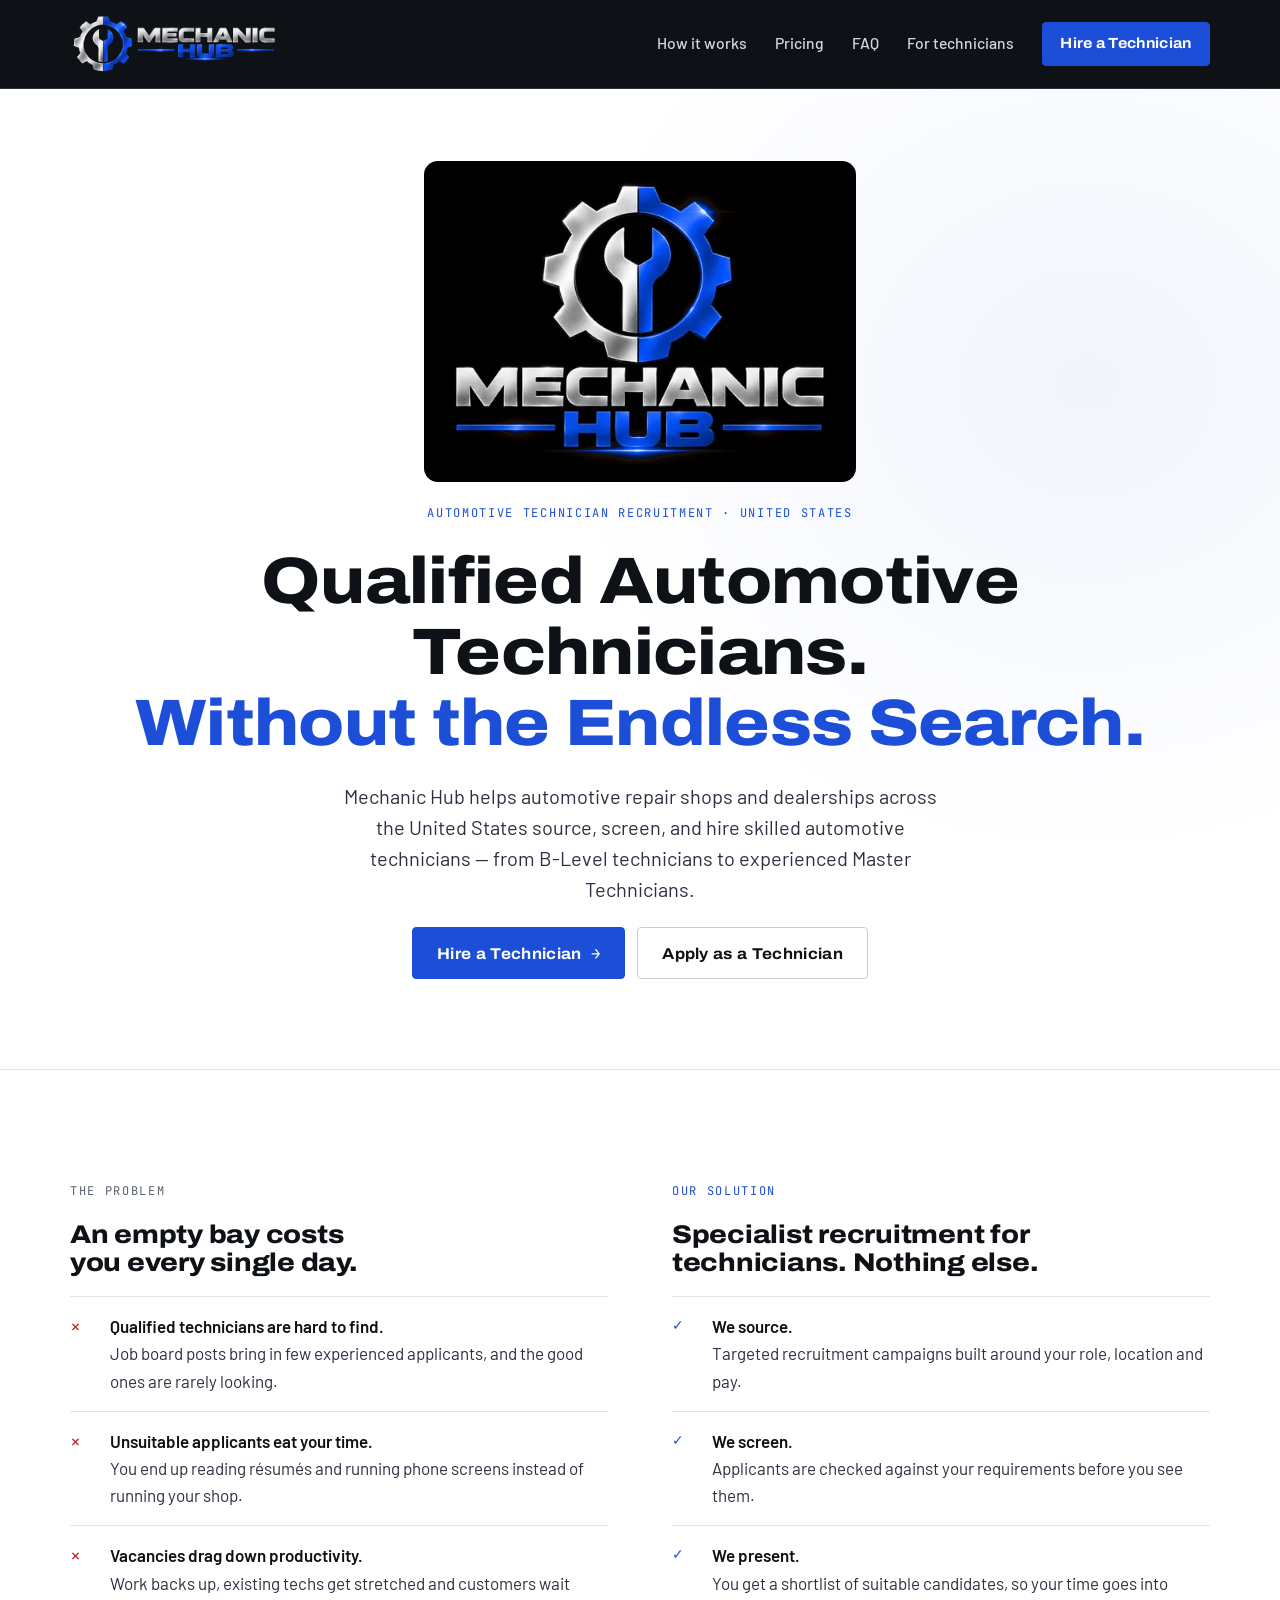
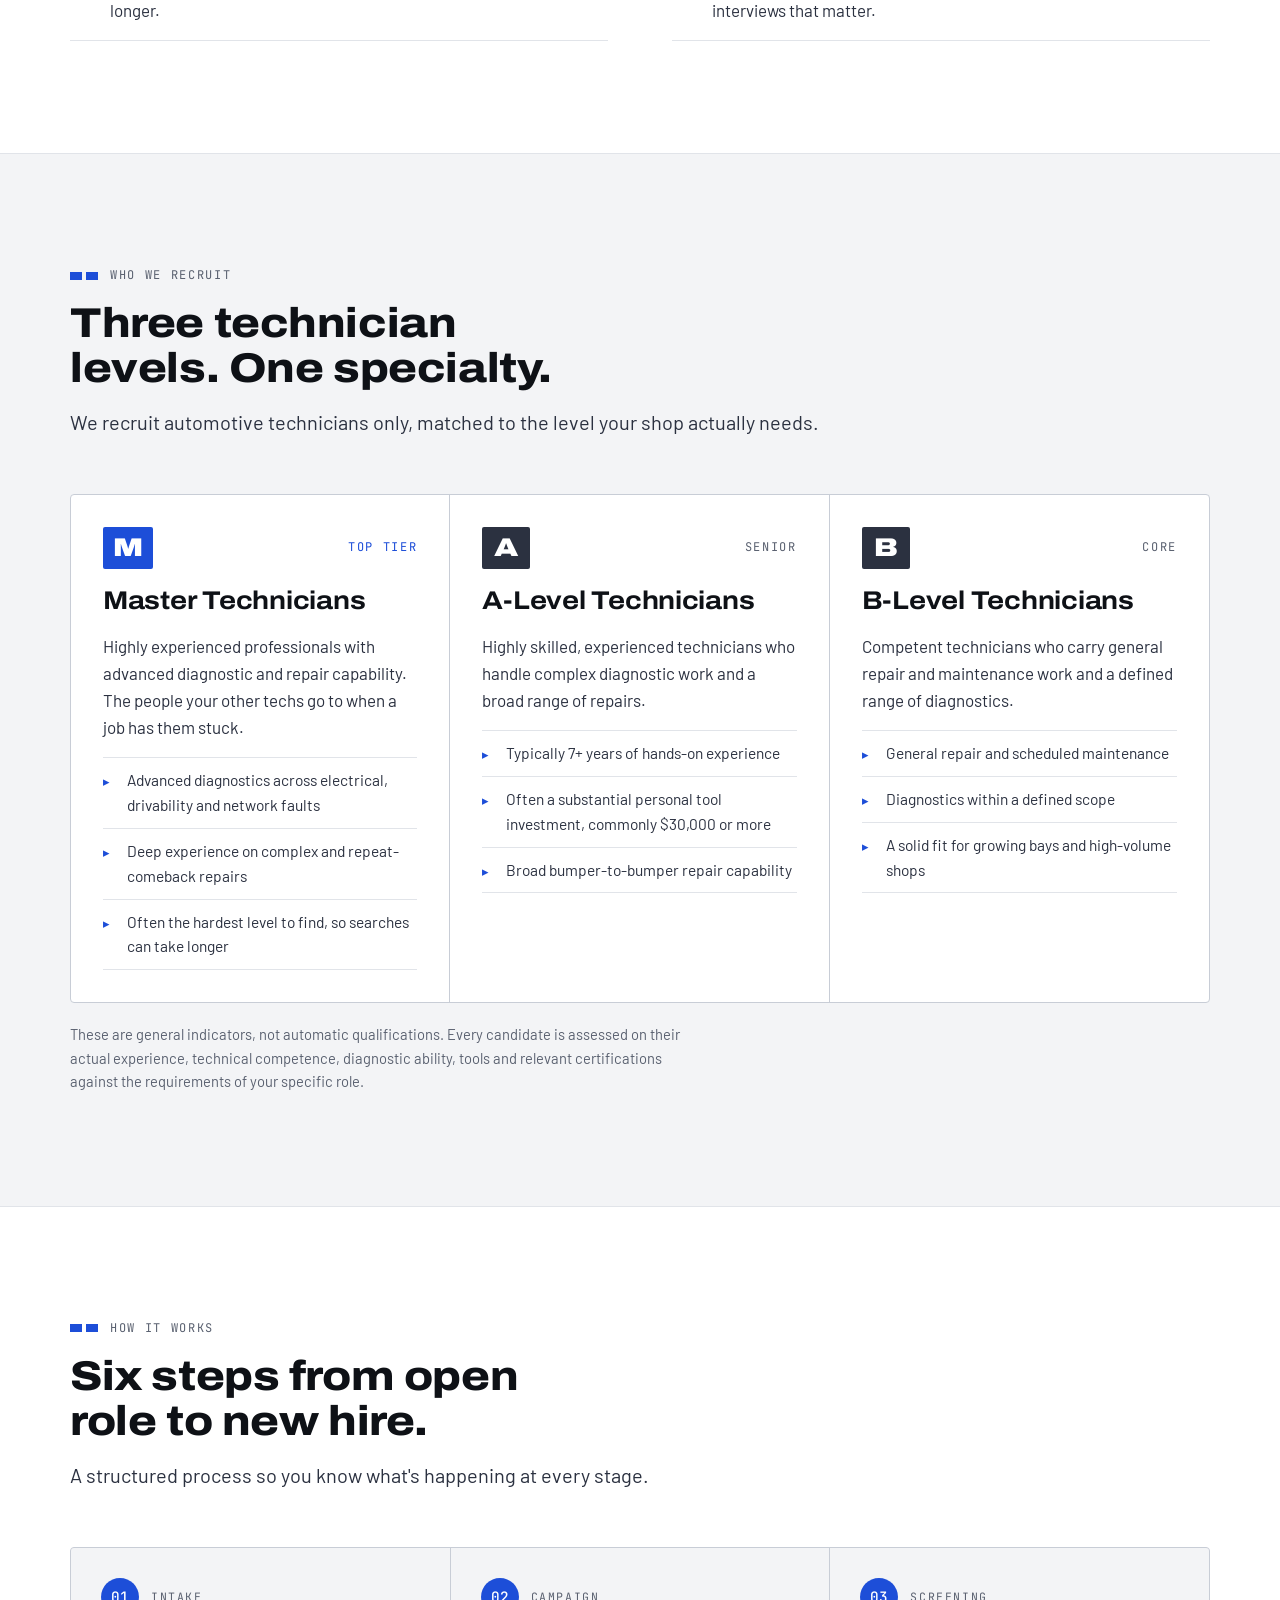
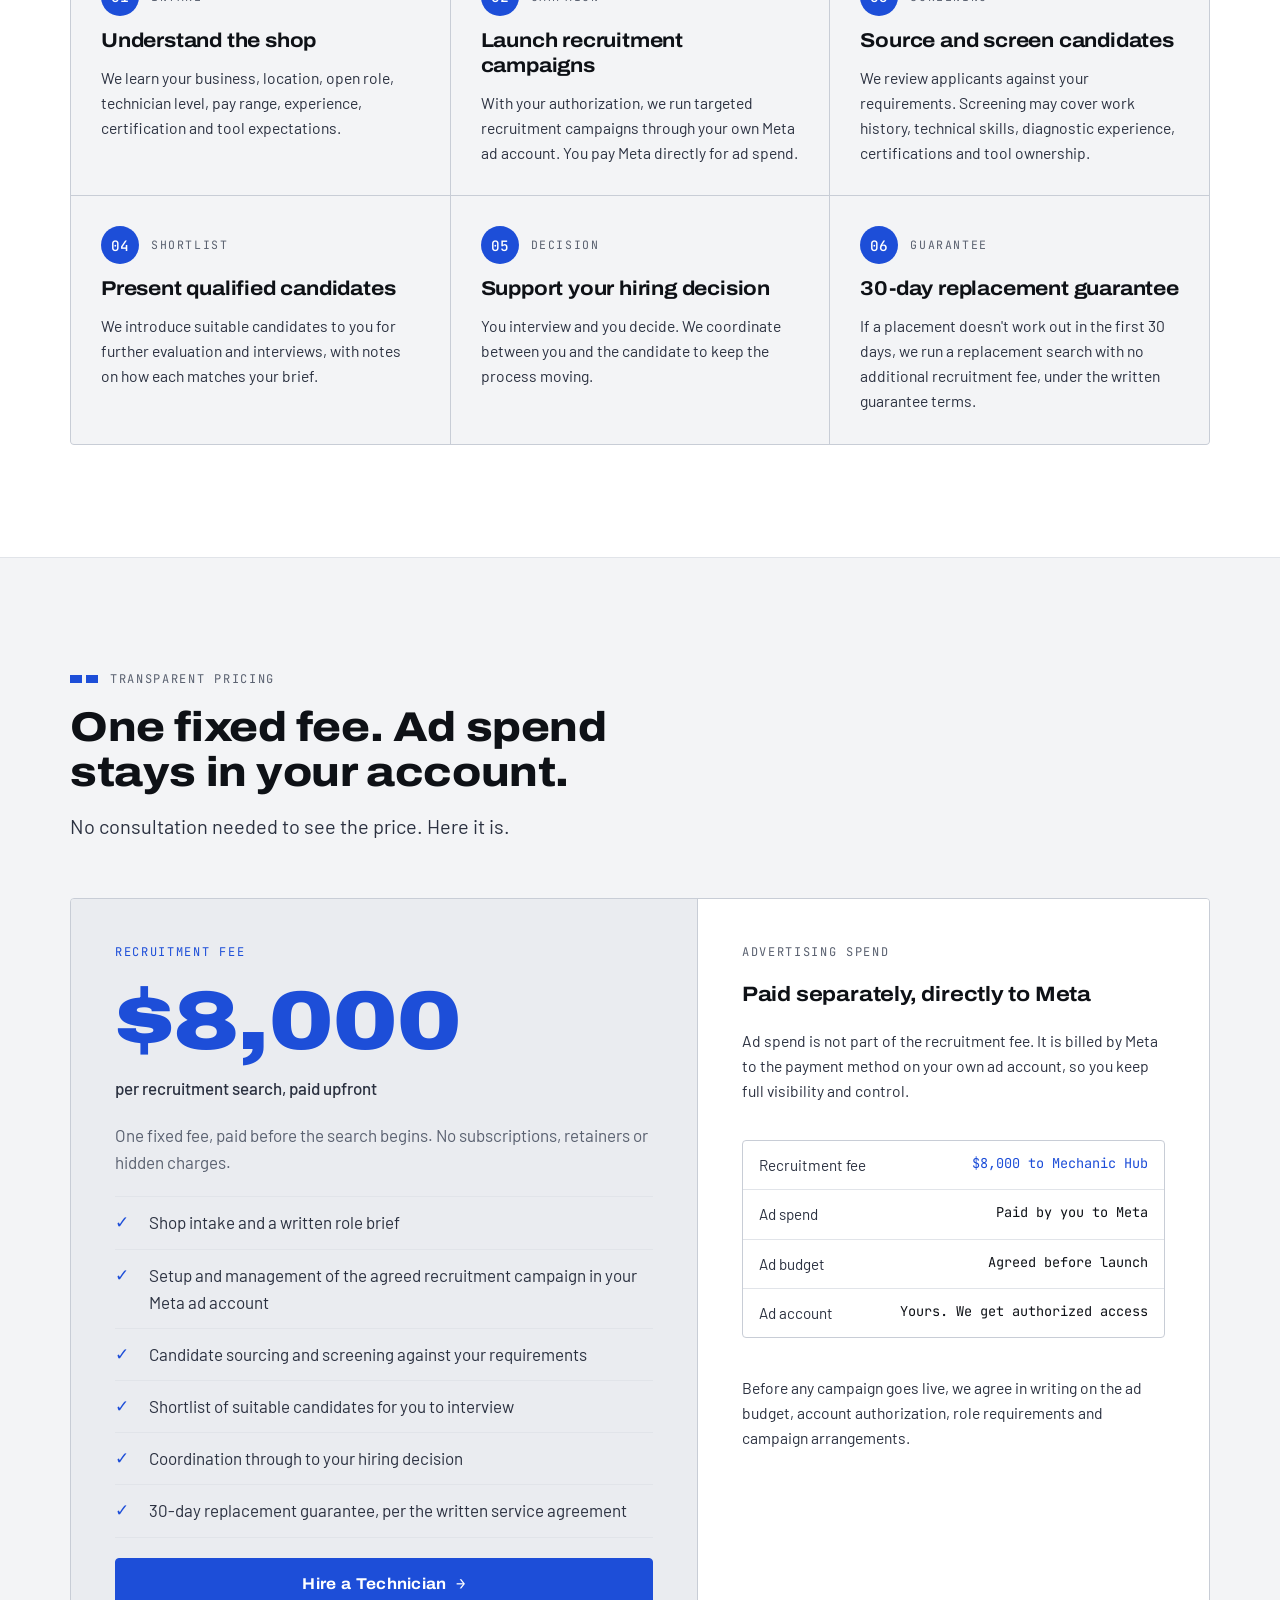
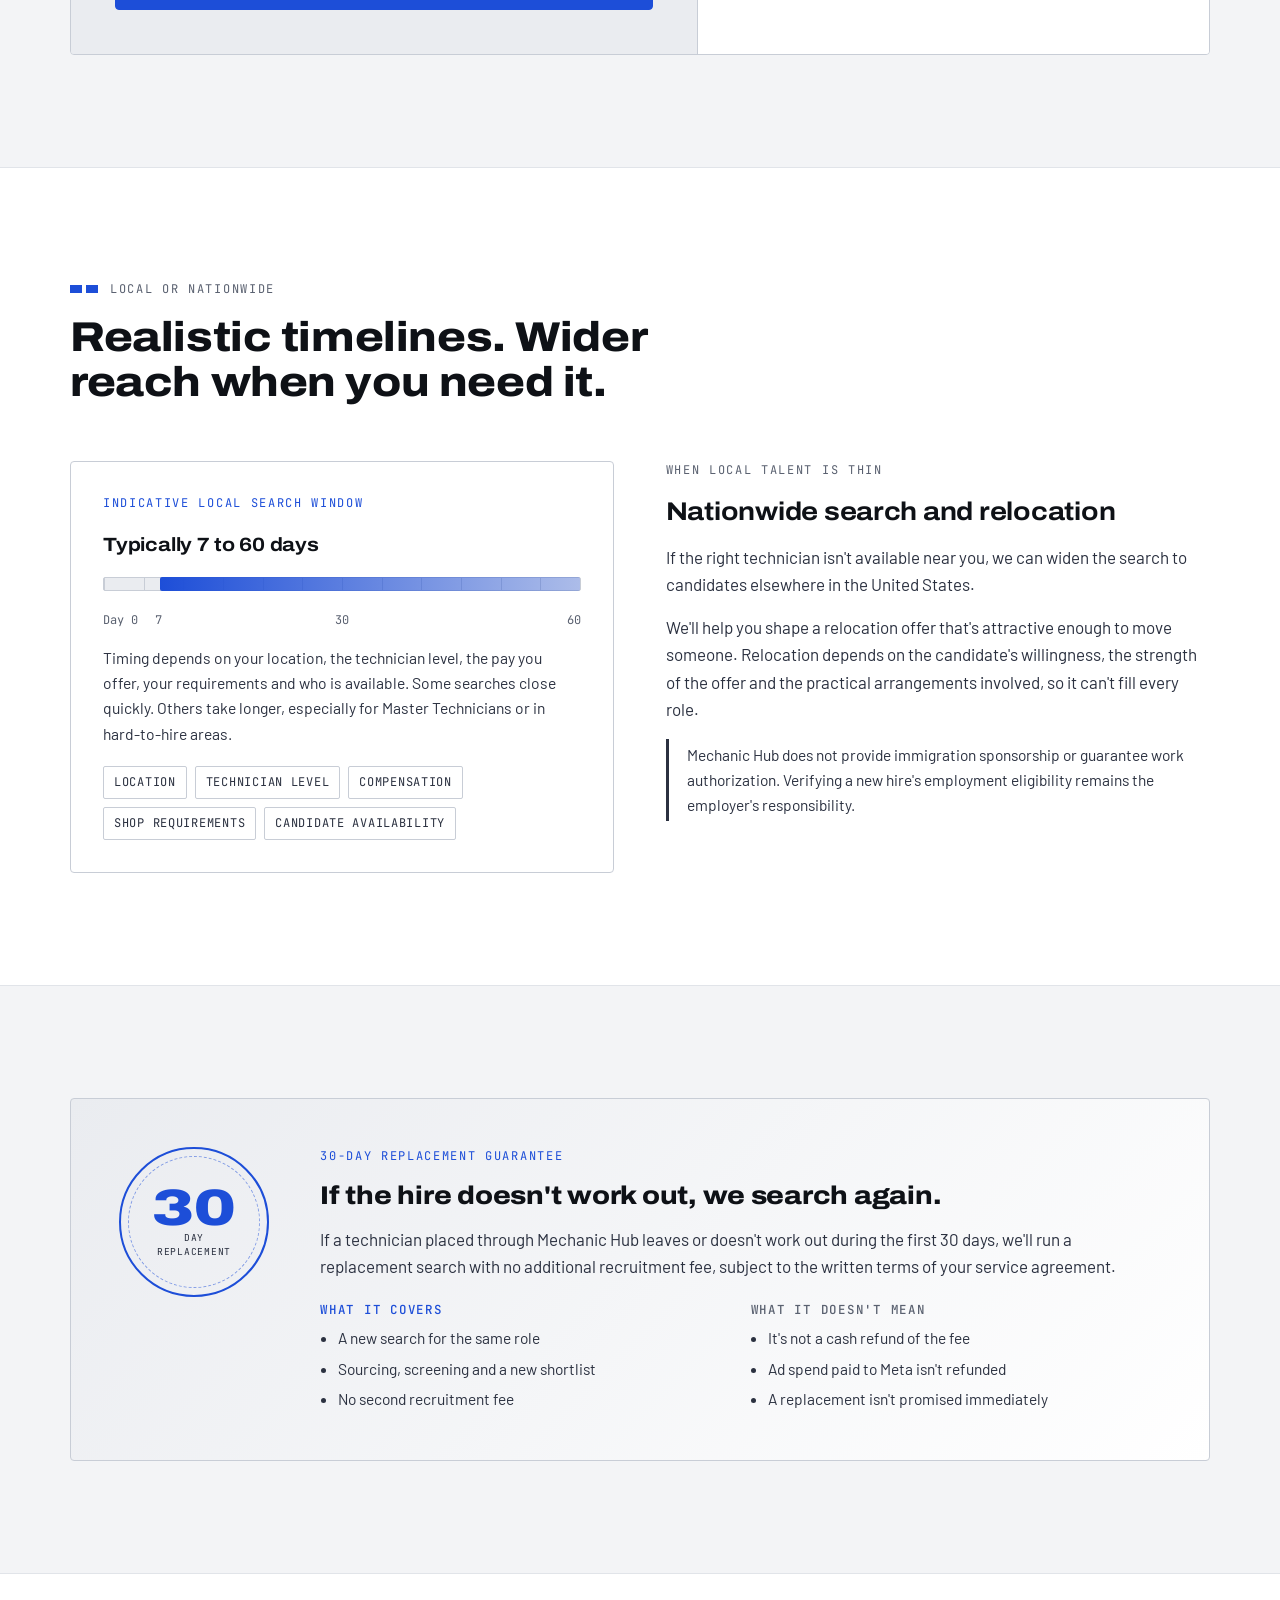
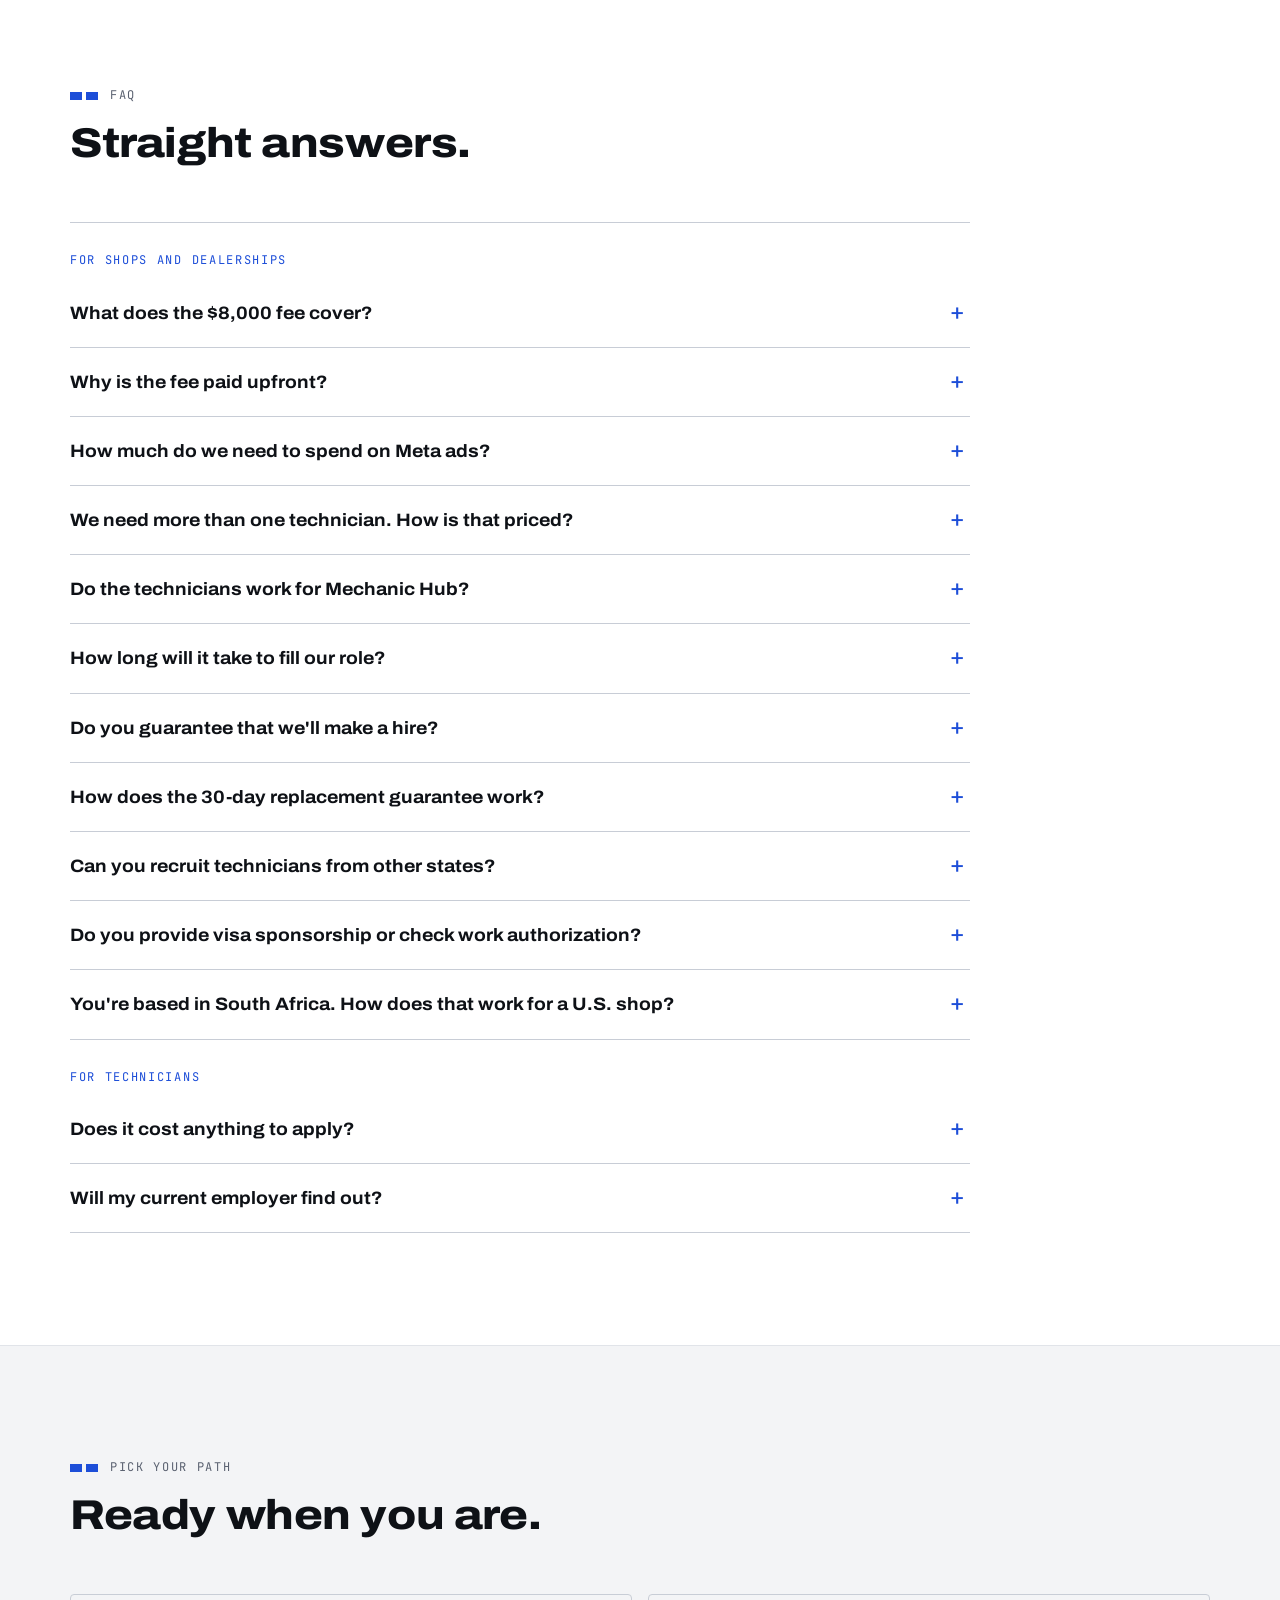
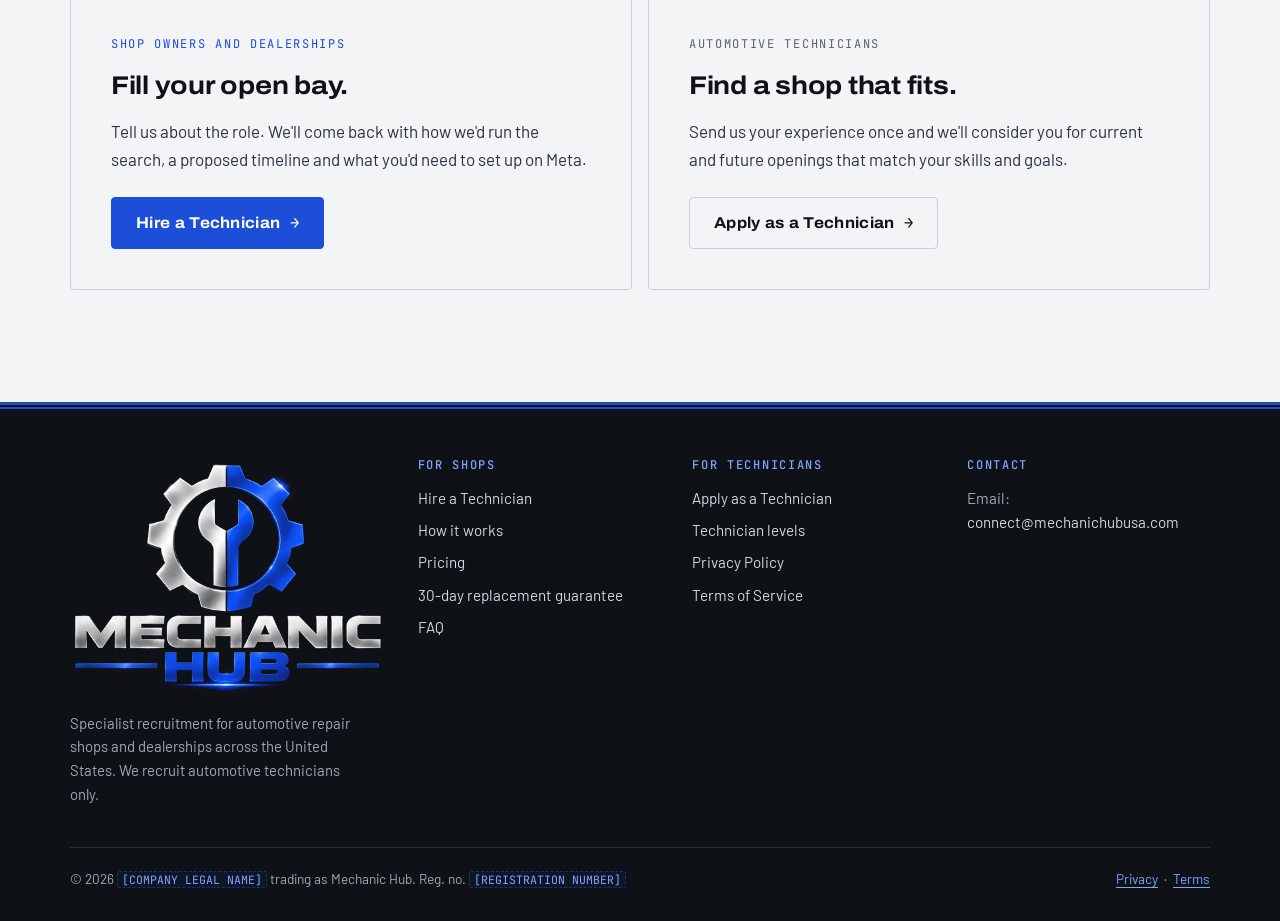
==== commit b3baeaca: "Add files via upload" ====
--- a/index.html
+++ b/index.html
@@ -19,8 +19,8 @@
 <link rel="preconnect" href="https://fonts.googleapis.com">
 <link rel="preconnect" href="https://fonts.gstatic.com" crossorigin>
 <link rel="stylesheet" href="https://fonts.googleapis.com/css2?family=Archivo:wdth,wght@100..125,500..900&family=Barlow:wght@400;500;600;700&family=JetBrains+Mono:wght@400;500&display=swap">
-<link rel="stylesheet" href="/css/styles.css?v=mvoyov9a">
-<link rel="stylesheet" href="/css/theme.css?v=mvoyov9a">
+<link rel="stylesheet" href="/css/styles.css?v=mvuljm2y">
+<link rel="stylesheet" href="/css/theme.css?v=mvuljm2y">
 
 </head>
 <body>
@@ -388,7 +388,7 @@
       <div class="footer-col">
         <h2>Contact</h2>
         <ul>
-          <li>Email: connect@mechanichubusa.com
+          <li>Email: <a href="mailto:connect@mechanichubusa.com?subject=Mechanic%20Hub%20inquiry">connect@mechanichubusa.com</a></li>
         </ul>
       </div>
     </div>
@@ -398,8 +398,8 @@
     </div>
   </div>
 </footer>
-<script src="/js/rules.js?v=mvoyov9a" defer></script>
-<script src="/js/main.js?v=mvoyov9a" defer></script>
+<script src="/js/rules.js?v=mvuljm2y" defer></script>
+<script src="/js/main.js?v=mvuljm2y" defer></script>
 
 </body>
 </html>
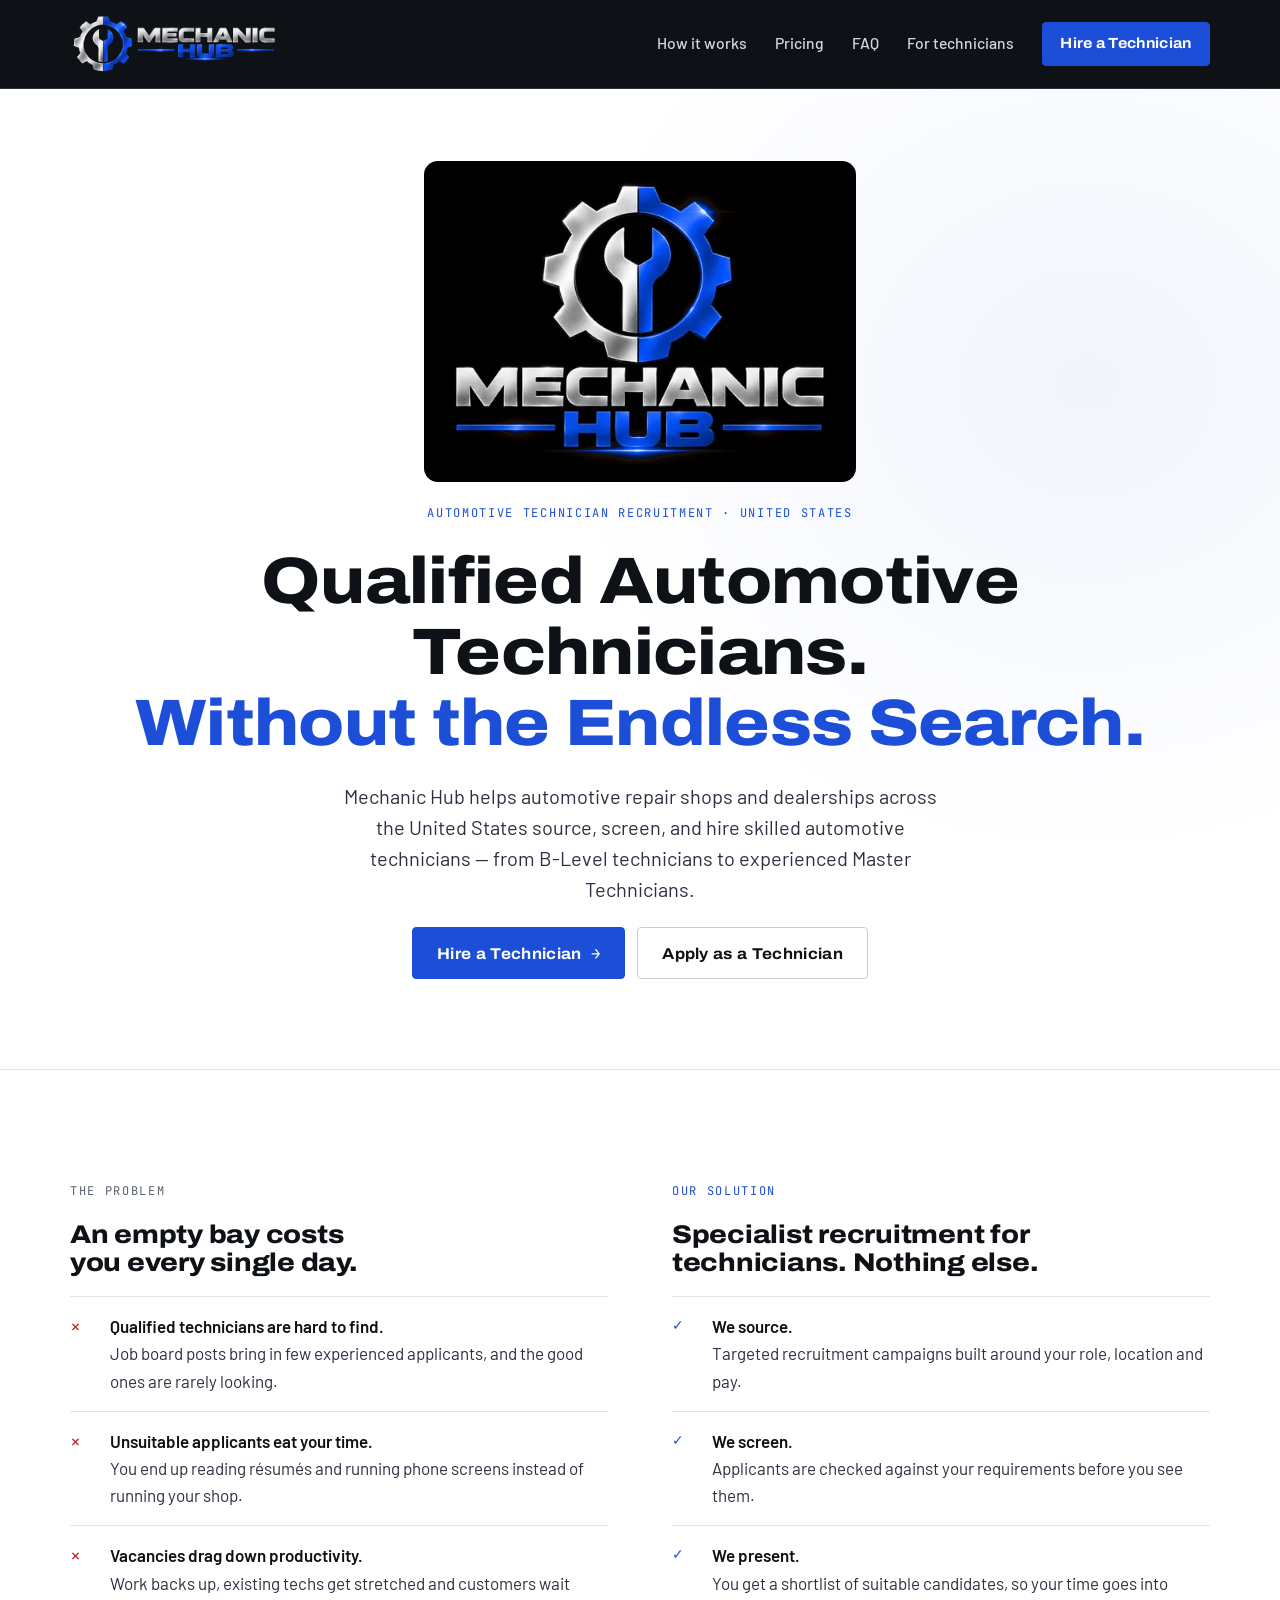
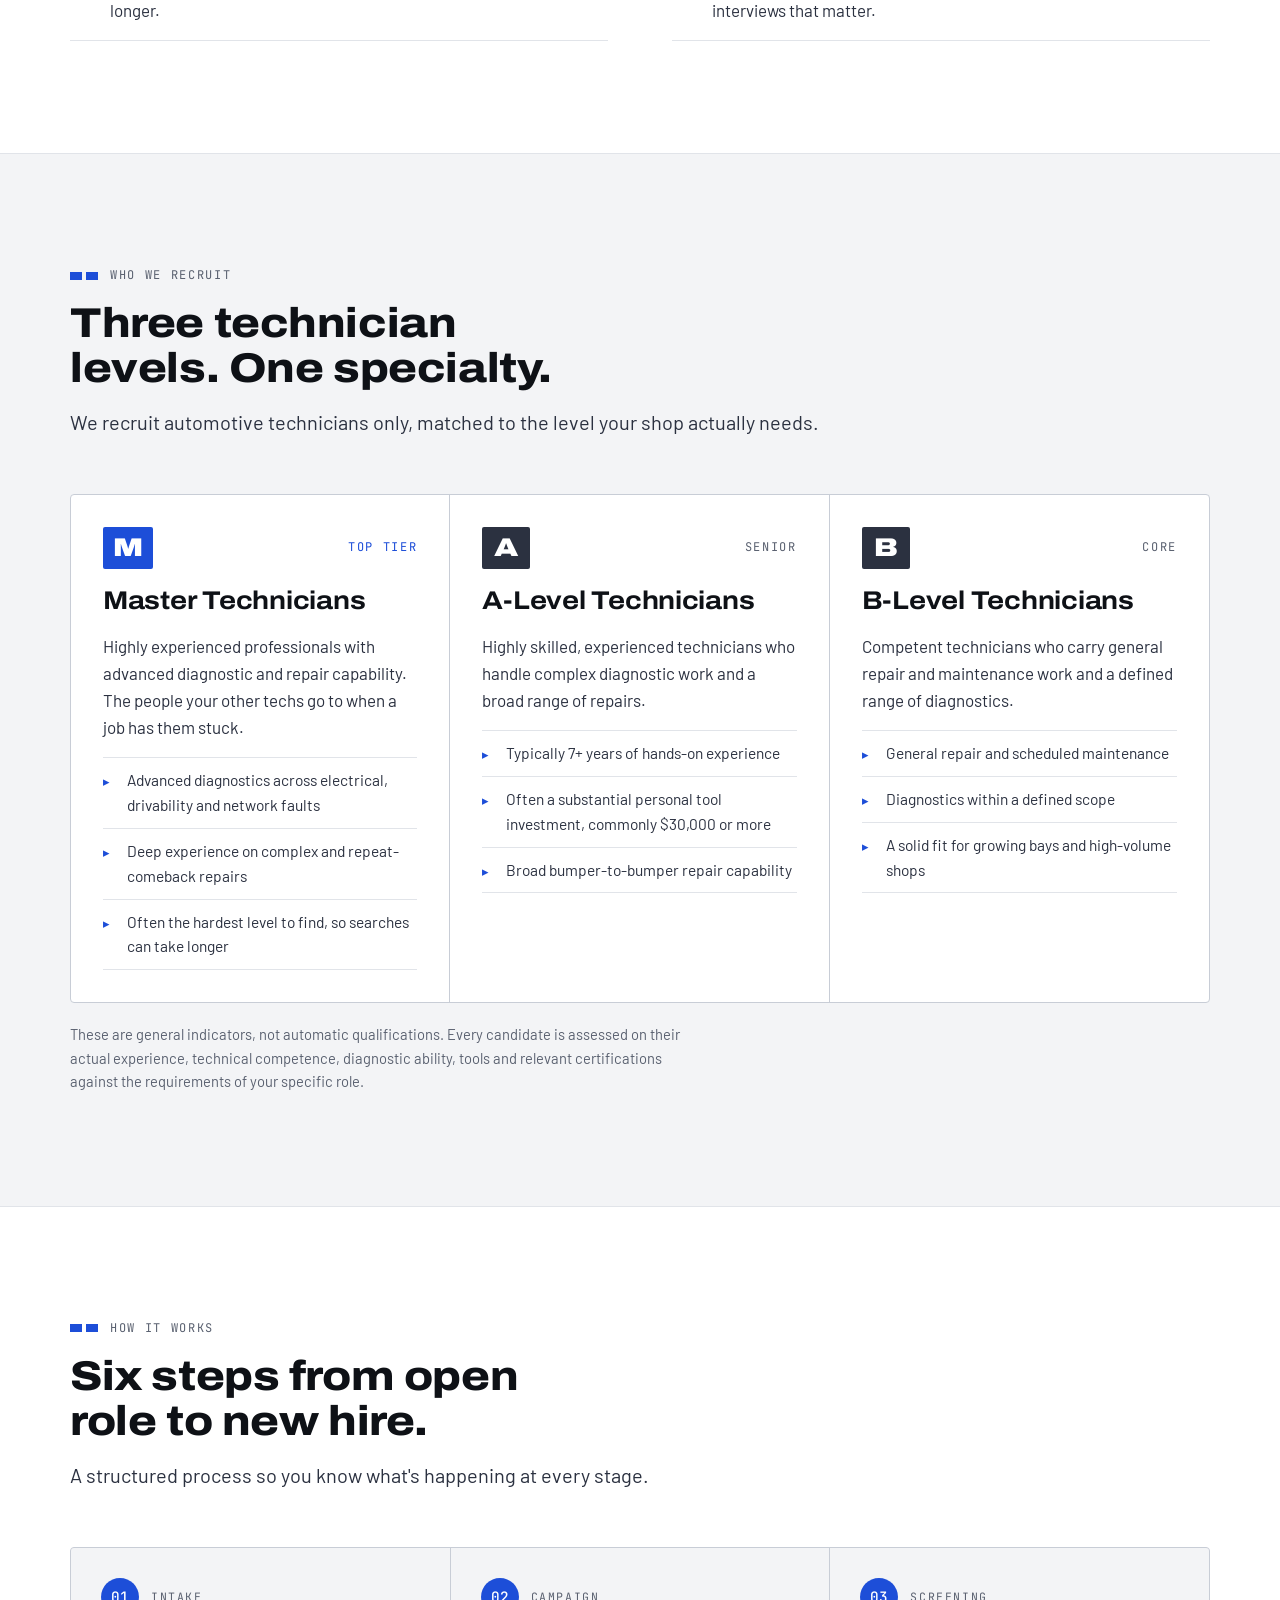
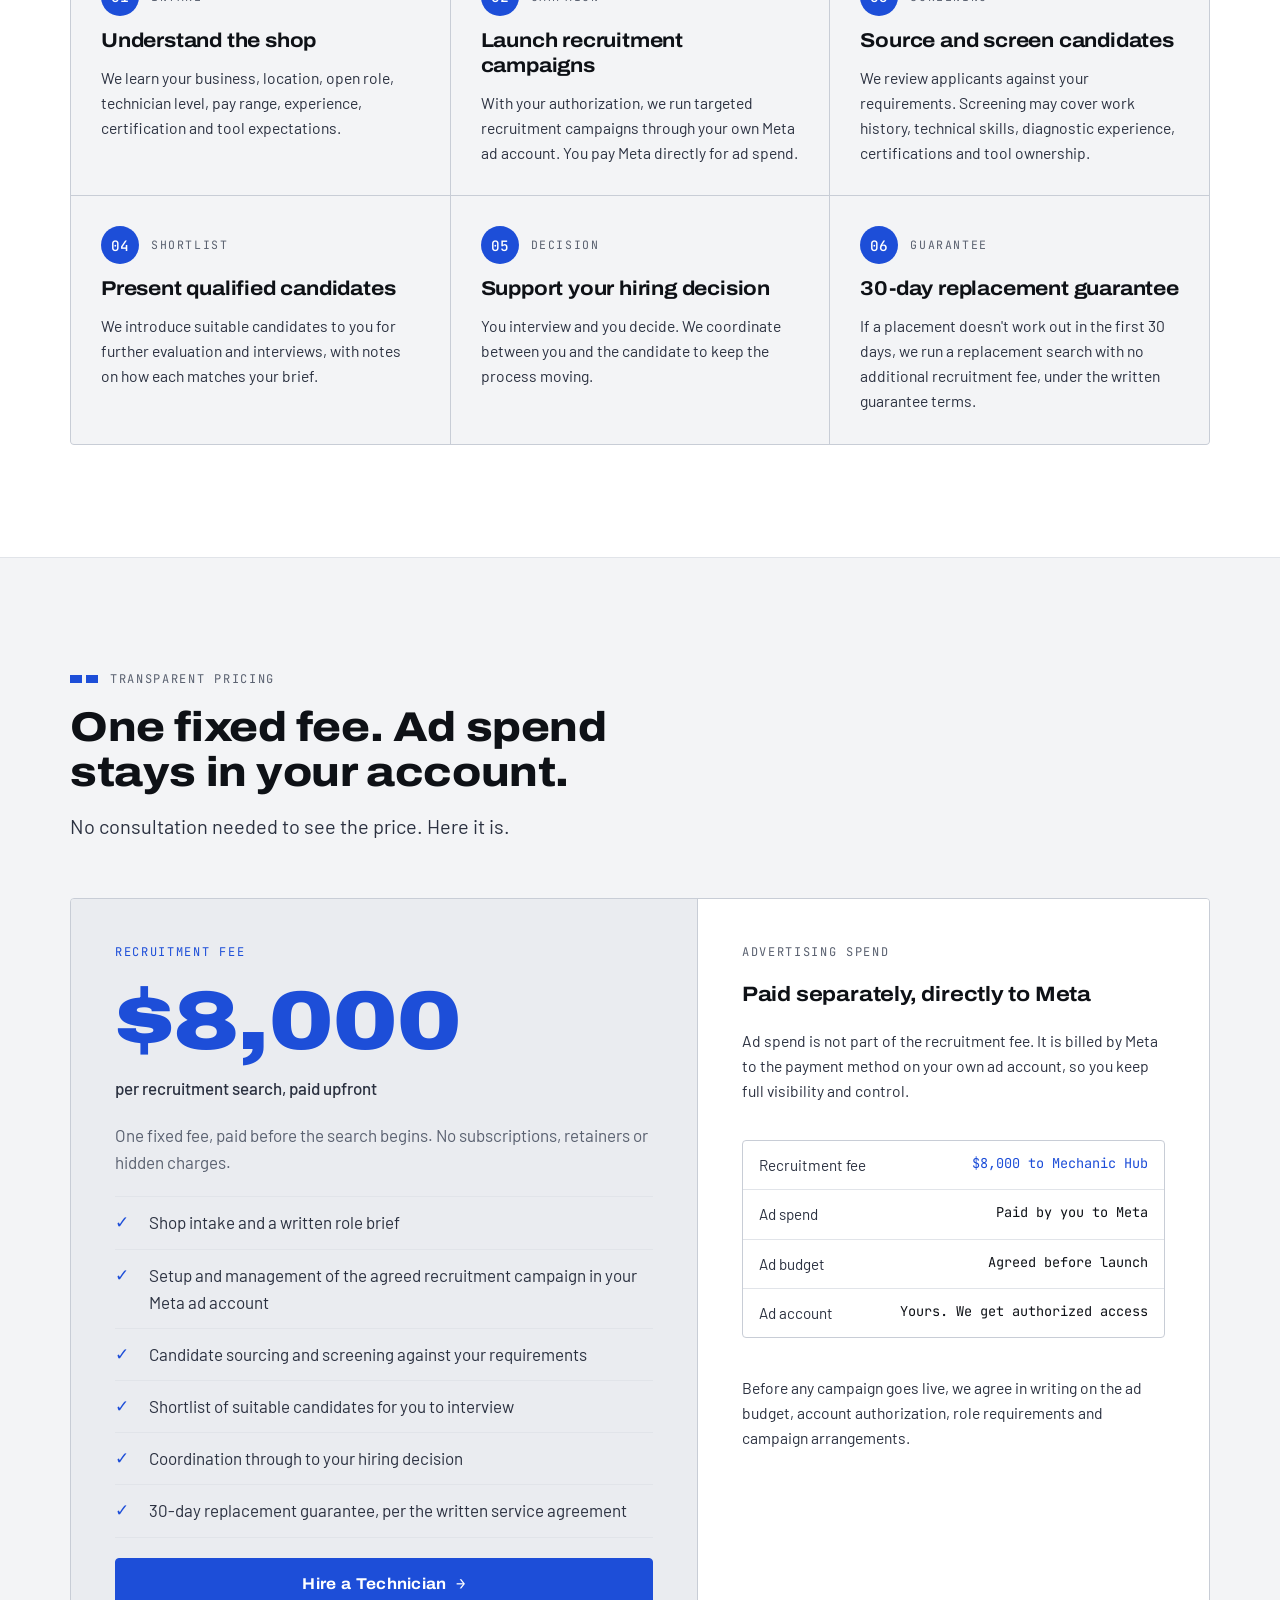
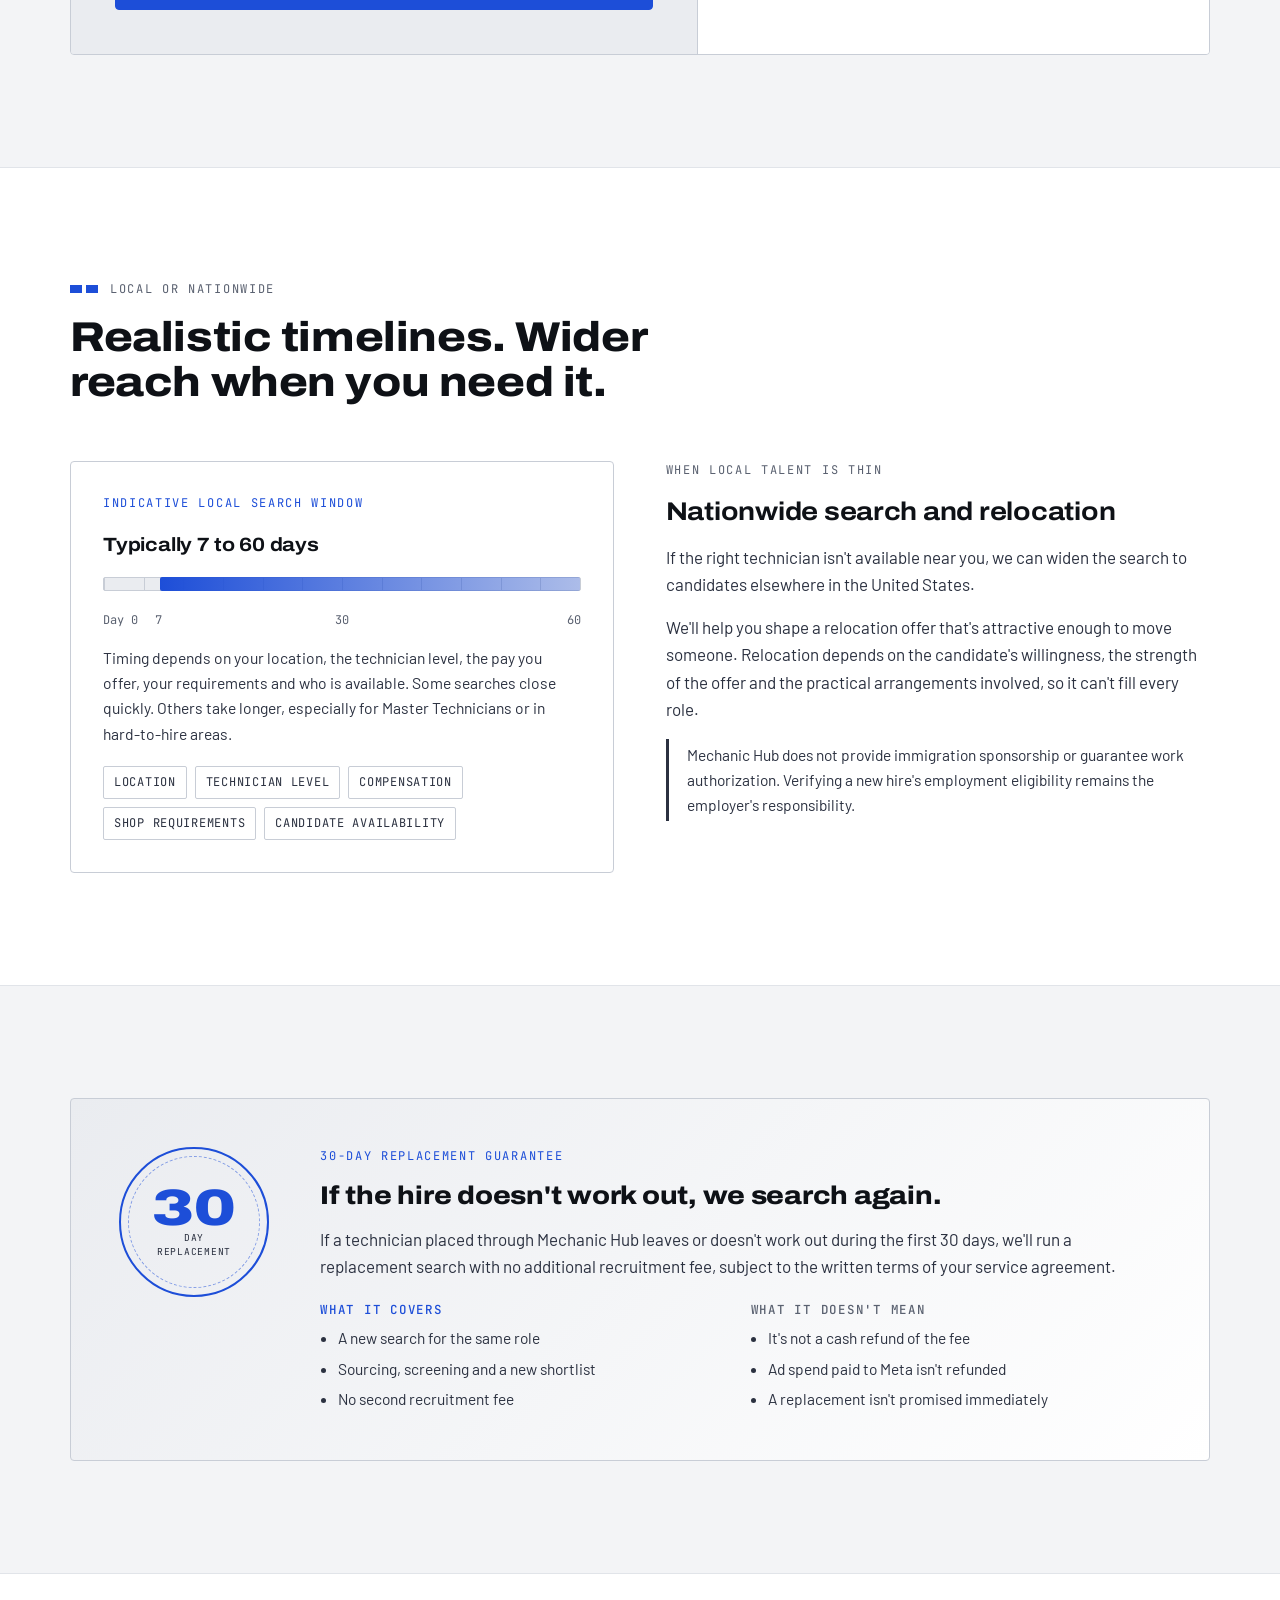
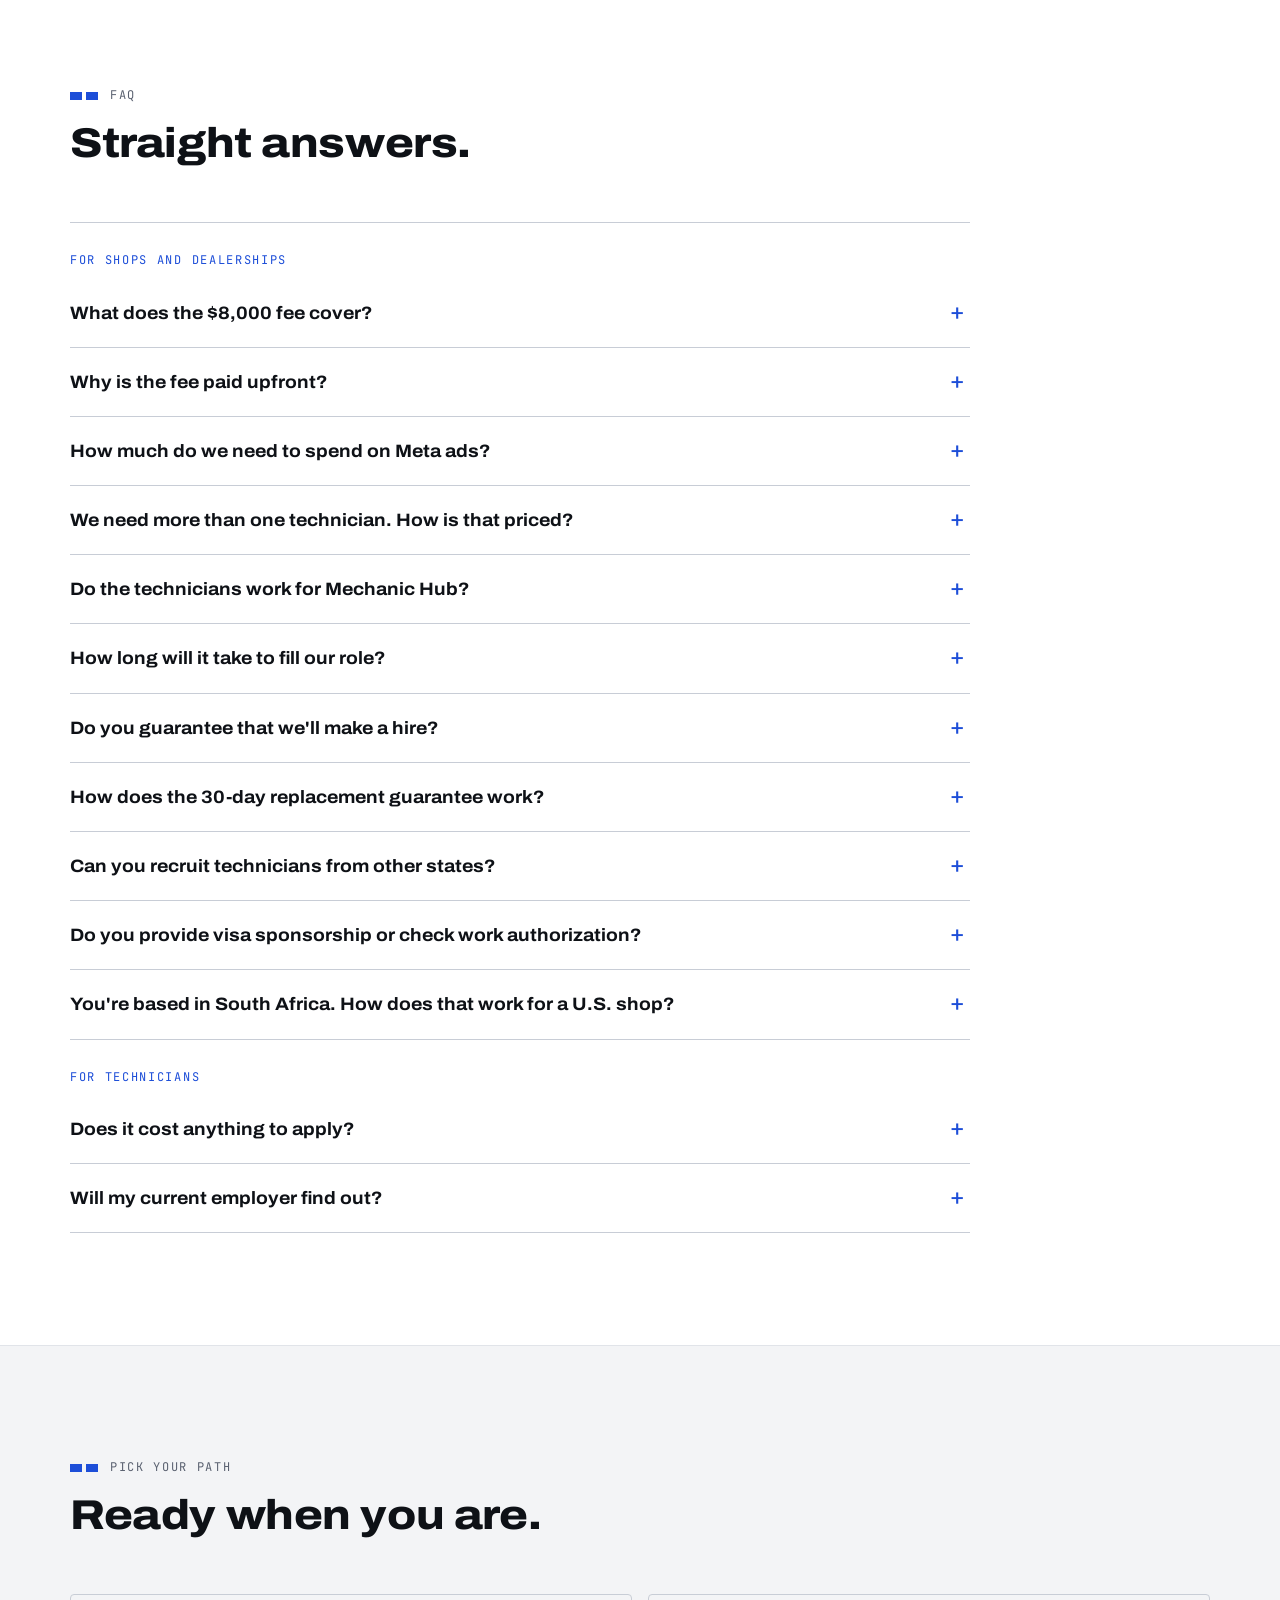
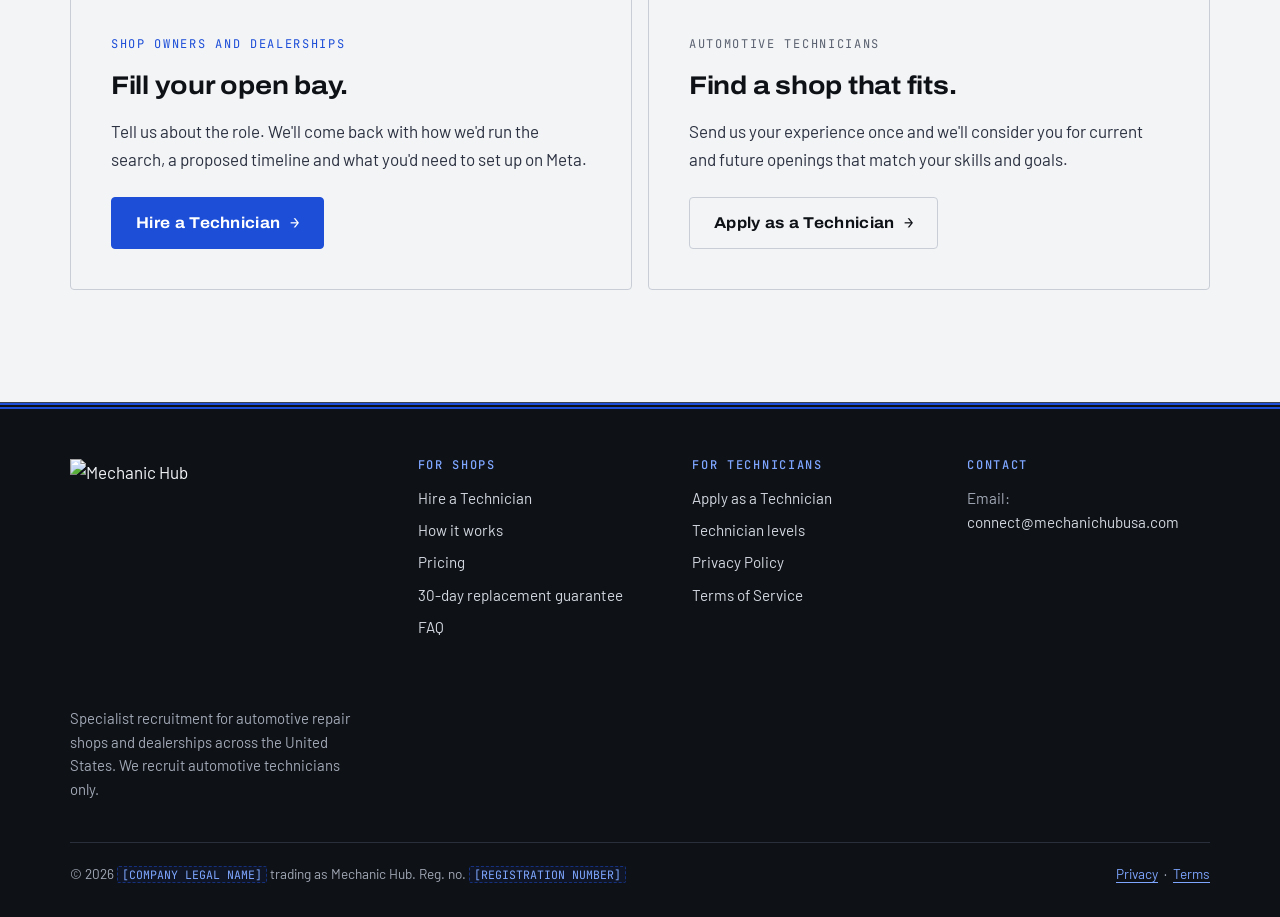
==== commit 9004b7d0: "Add files via upload" ====
--- a/index.html
+++ b/index.html
@@ -19,8 +19,8 @@
 <link rel="preconnect" href="https://fonts.googleapis.com">
 <link rel="preconnect" href="https://fonts.gstatic.com" crossorigin>
 <link rel="stylesheet" href="https://fonts.googleapis.com/css2?family=Archivo:wdth,wght@100..125,500..900&family=Barlow:wght@400;500;600;700&family=JetBrains+Mono:wght@400;500&display=swap">
-<link rel="stylesheet" href="/css/styles.css?v=mvuljm2y">
-<link rel="stylesheet" href="/css/theme.css?v=mvuljm2y">
+<link rel="stylesheet" href="/css/styles.css?v=mvurkg79">
+<link rel="stylesheet" href="/css/theme.css?v=mvurkg79">
 
 </head>
 <body>
@@ -363,7 +363,7 @@
   <div class="wrap">
     <div class="footer-grid">
       <div class="footer-brand">
-        <img src="/assets/logo-stack.webp" width="480" height="360" alt="Mechanic Hub" loading="lazy">
+        <img src="/assets/logo-footer.webp" width="464" height="341" alt="Mechanic Hub" loading="lazy">
         <p>Specialist recruitment for automotive repair shops and dealerships across the United States. We recruit automotive technicians only.</p>
       </div>
       <div class="footer-col">
@@ -398,8 +398,8 @@
     </div>
   </div>
 </footer>
-<script src="/js/rules.js?v=mvuljm2y" defer></script>
-<script src="/js/main.js?v=mvuljm2y" defer></script>
+<script src="/js/rules.js?v=mvurkg79" defer></script>
+<script src="/js/main.js?v=mvurkg79" defer></script>
 
 </body>
 </html>
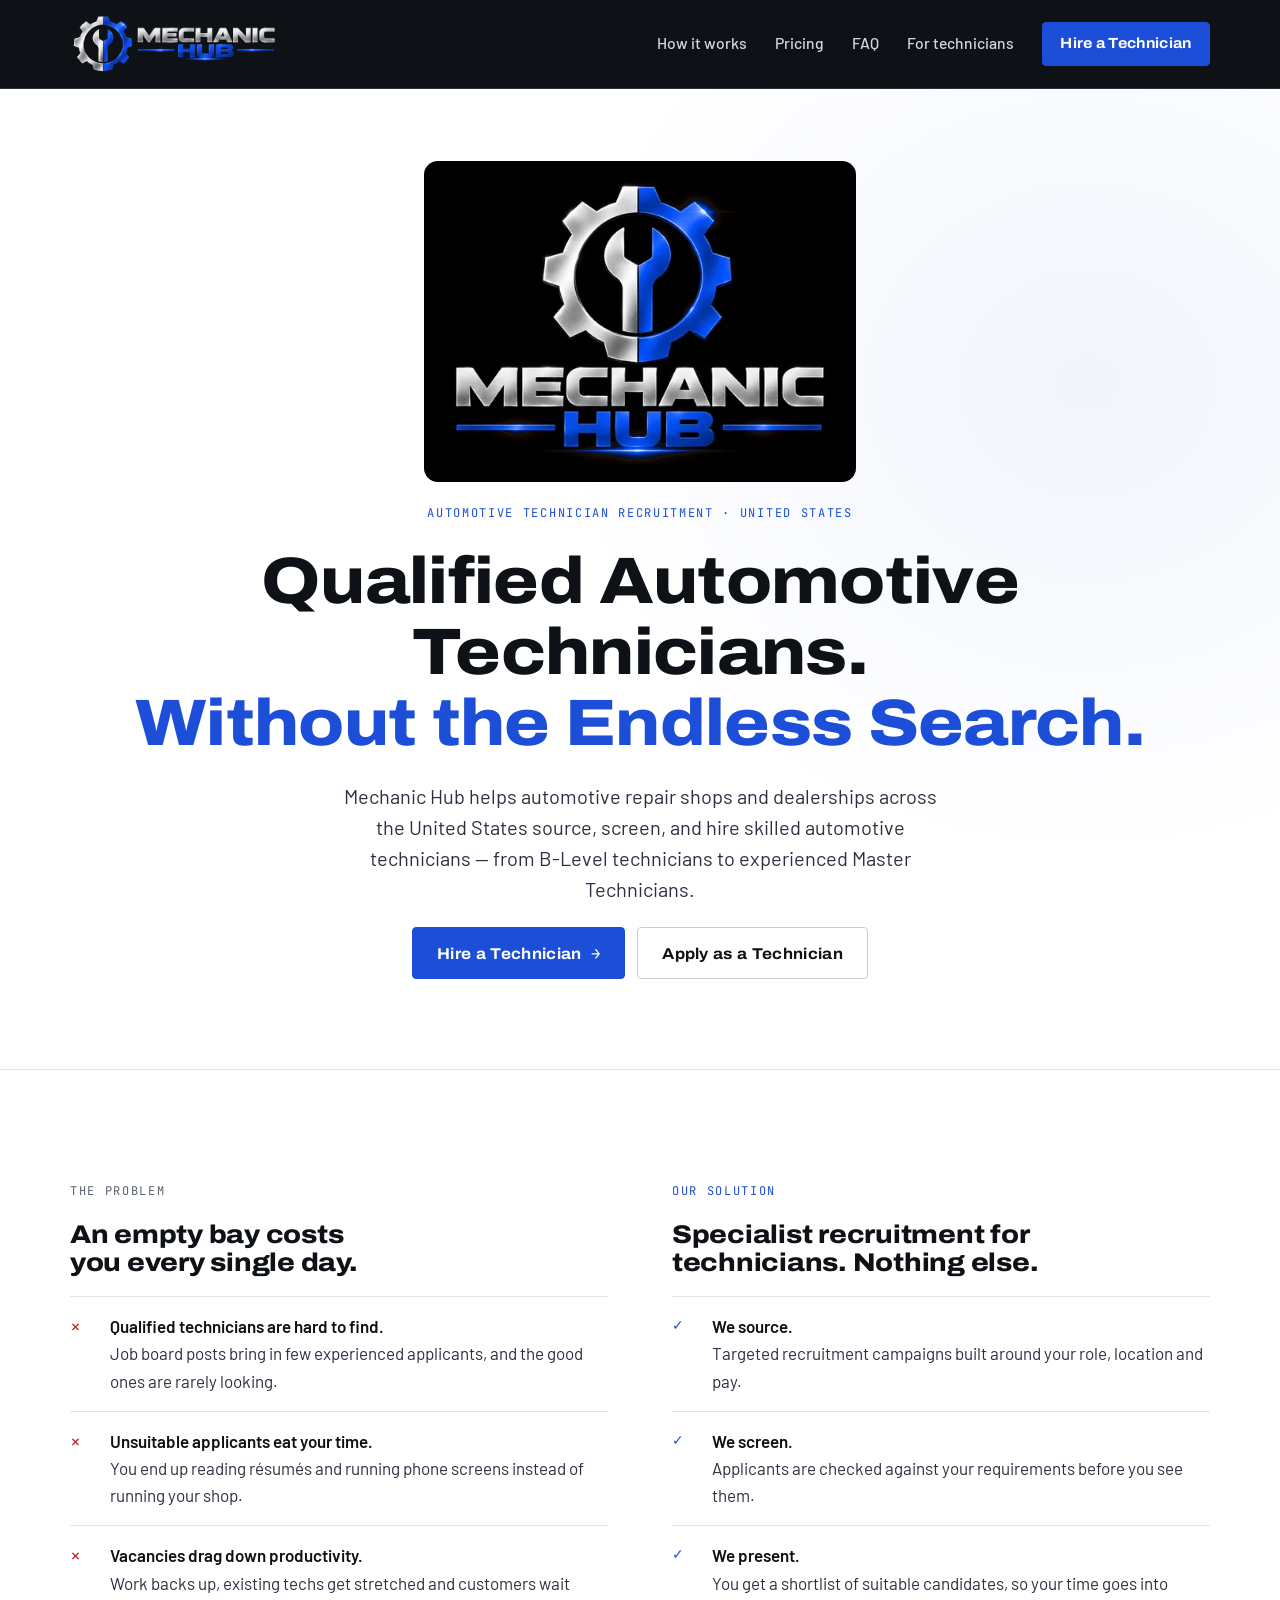
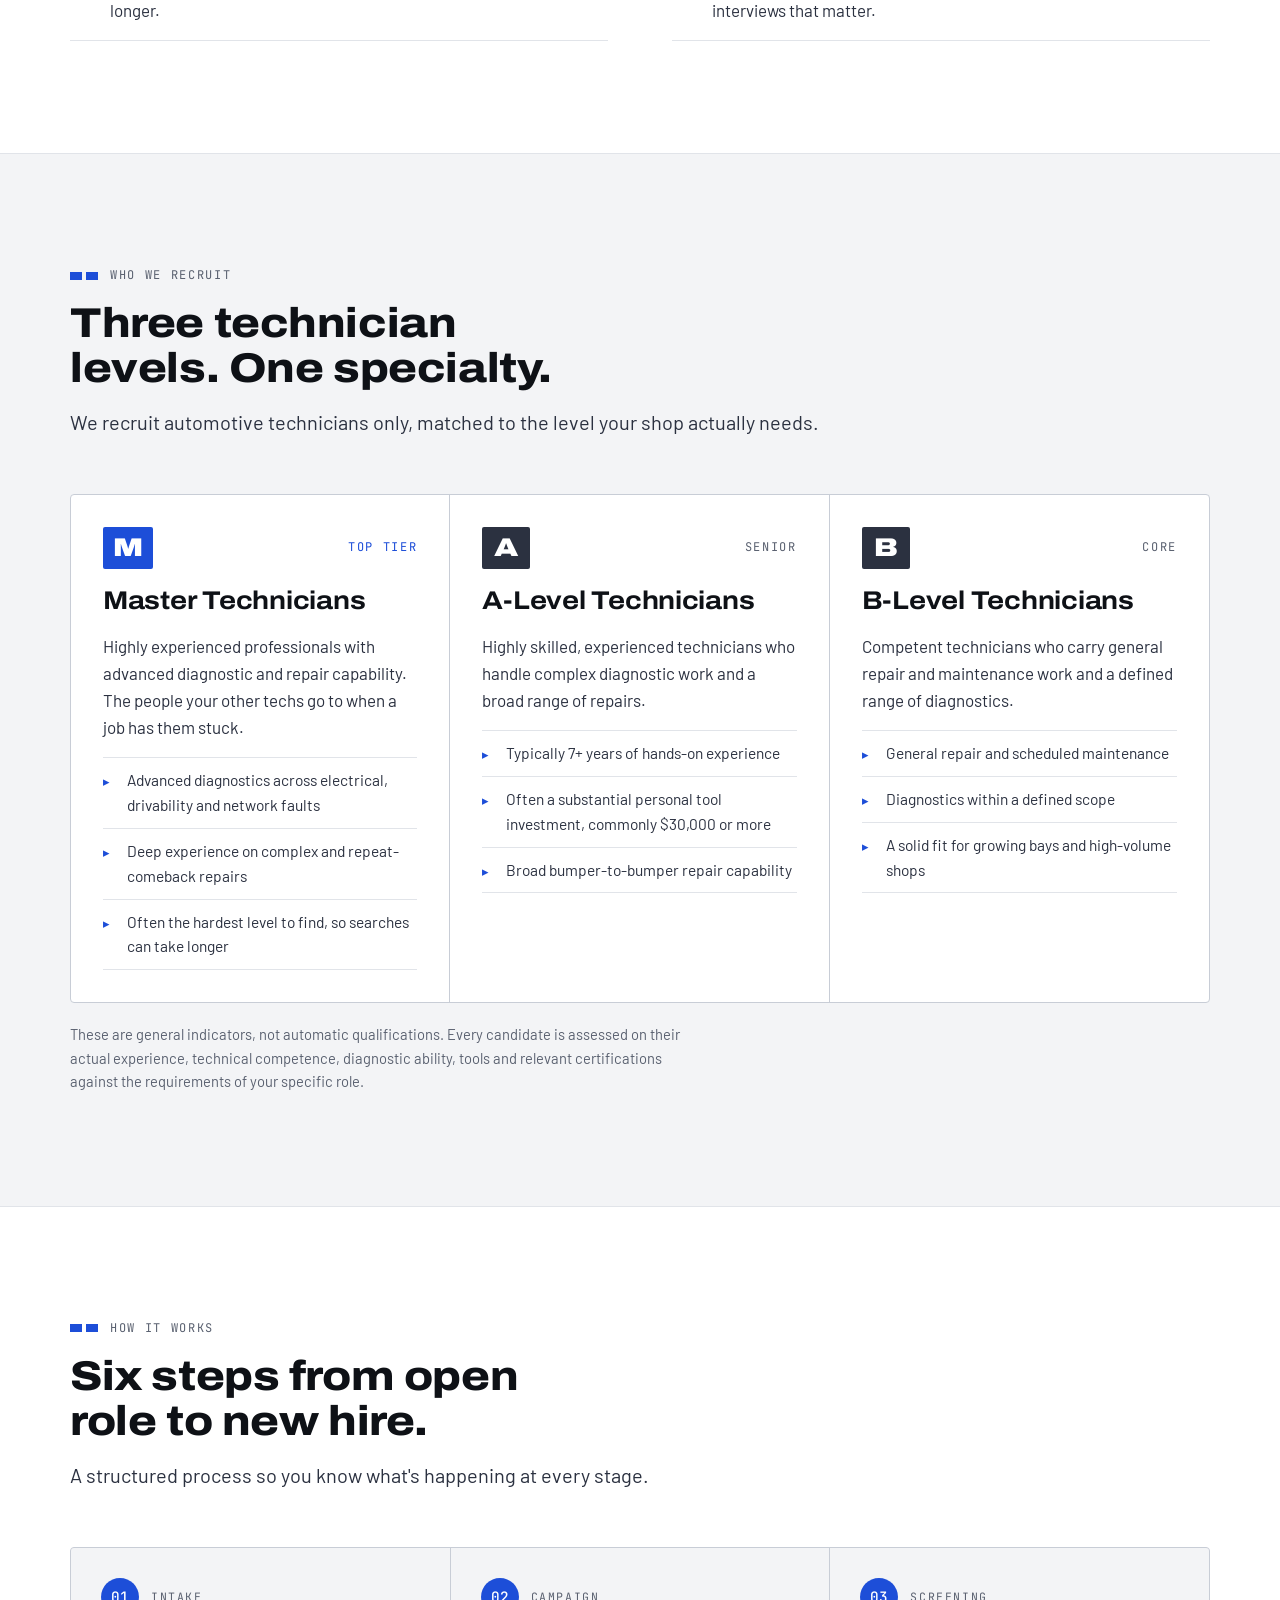
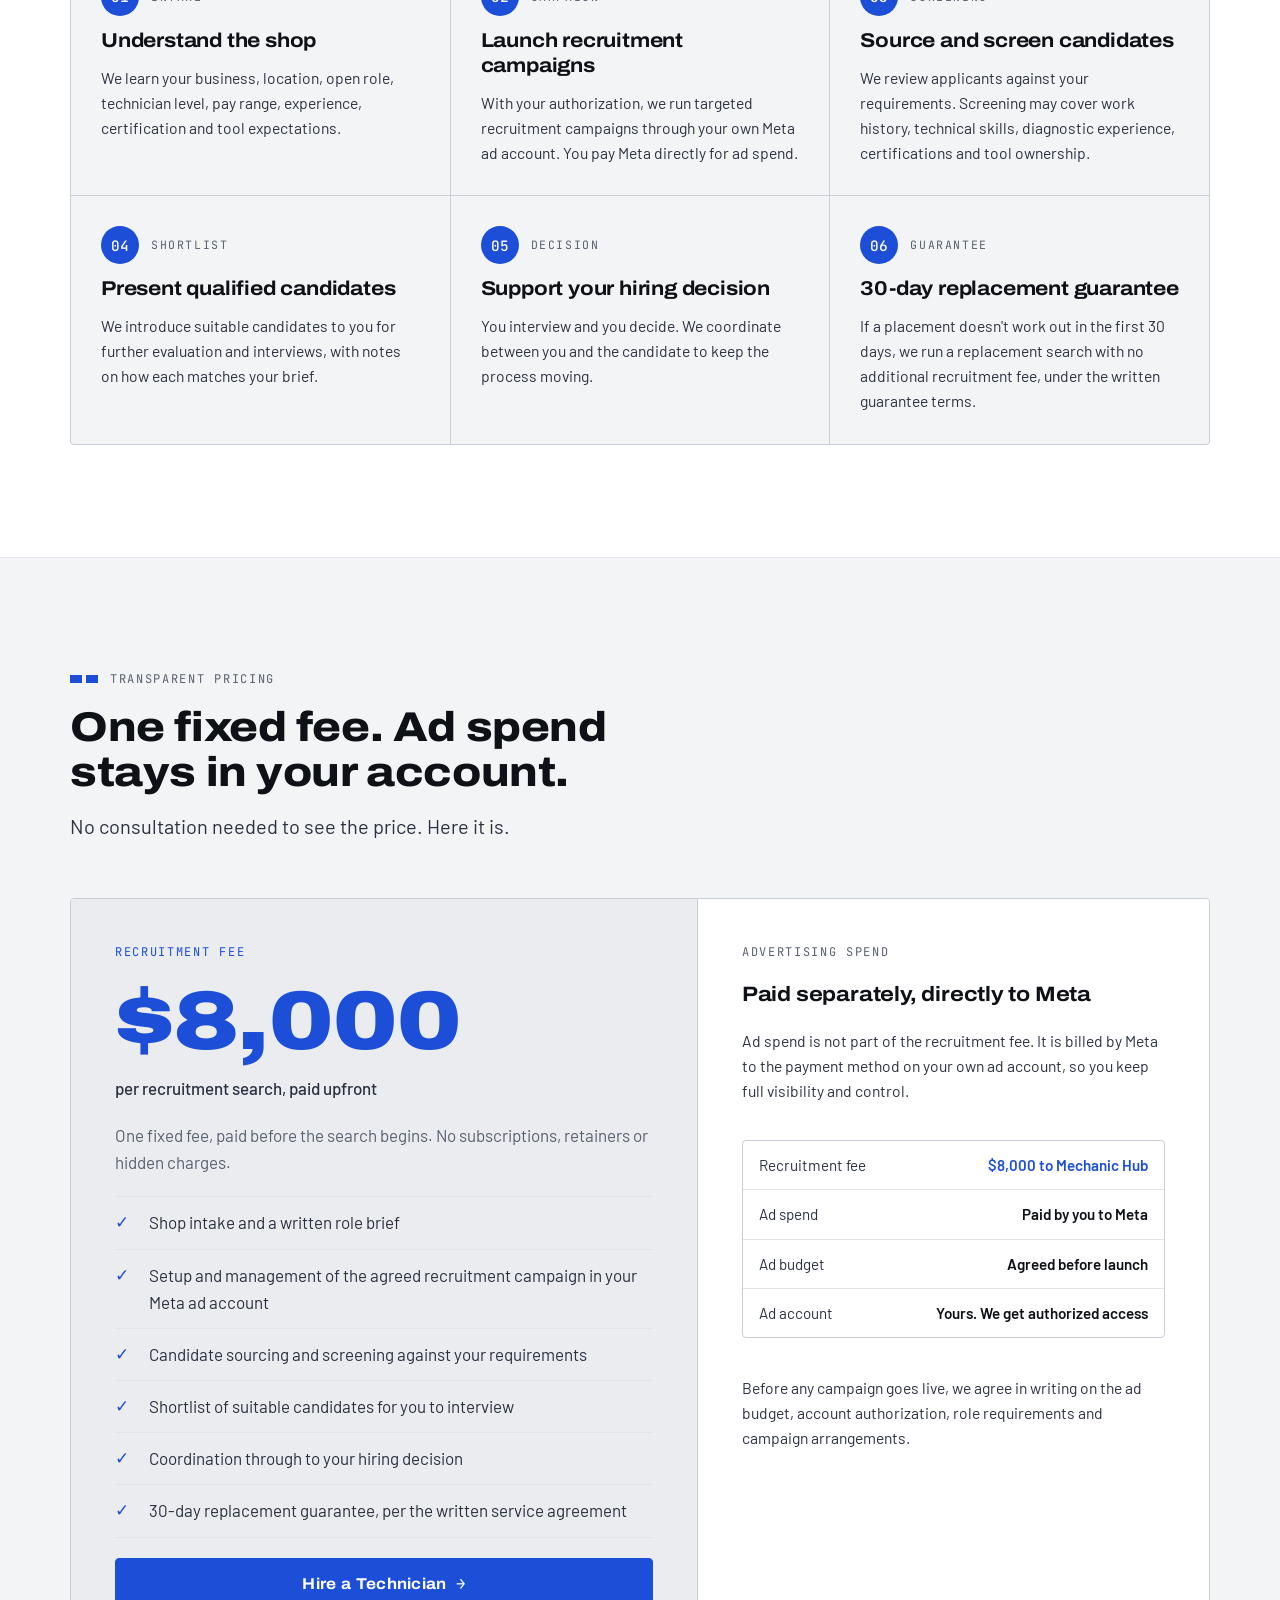
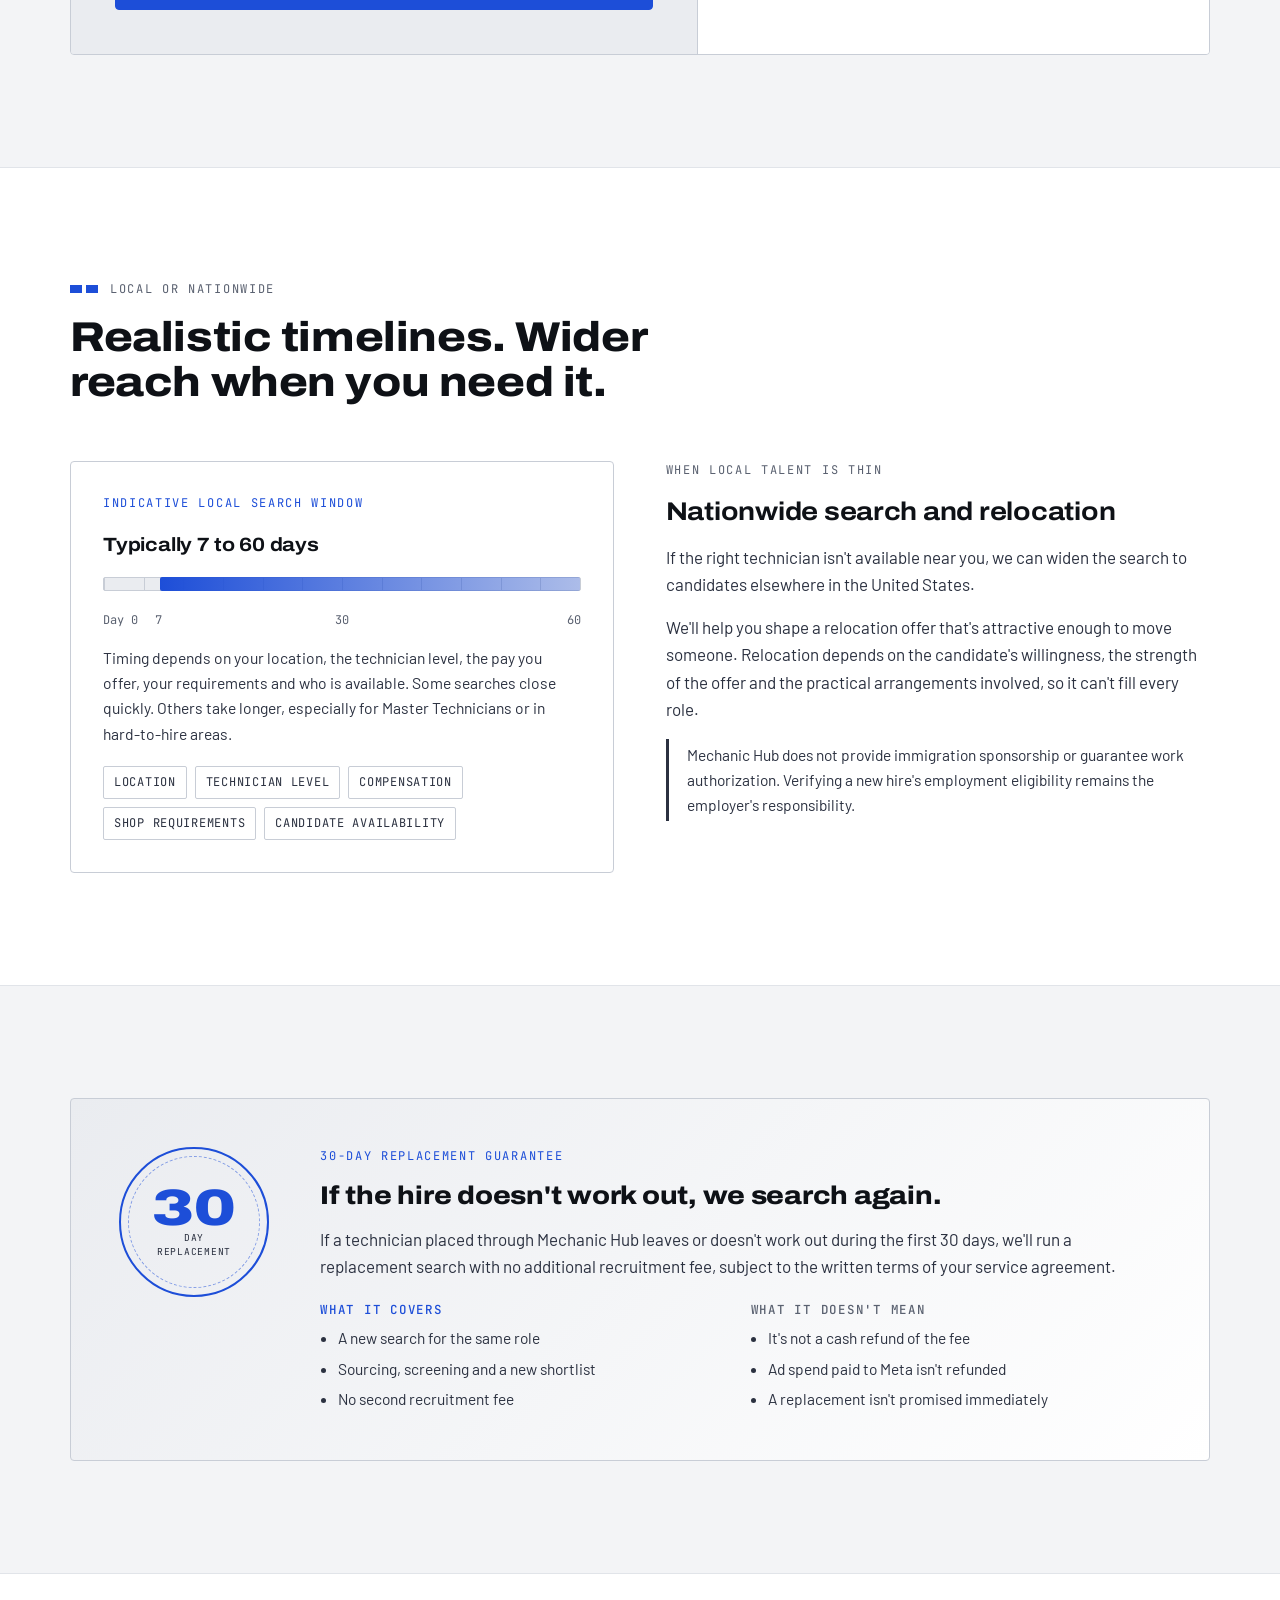
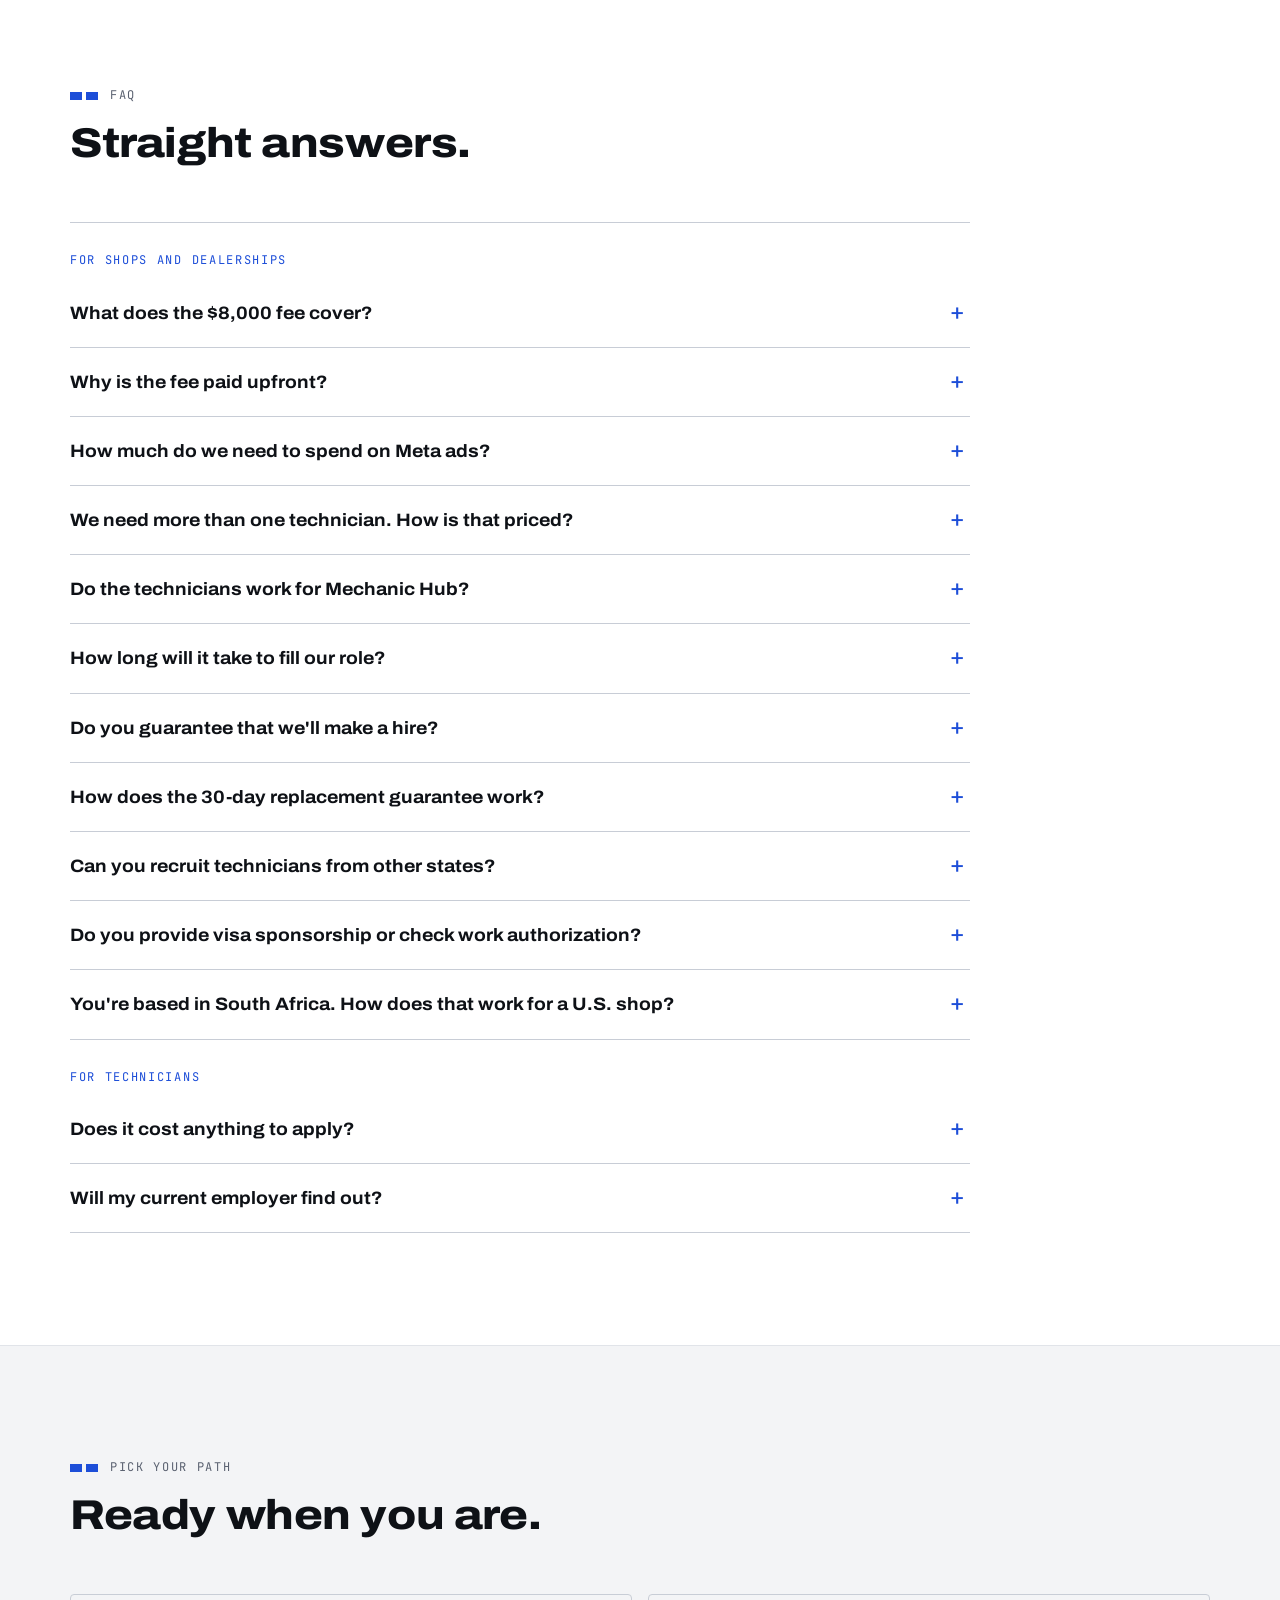
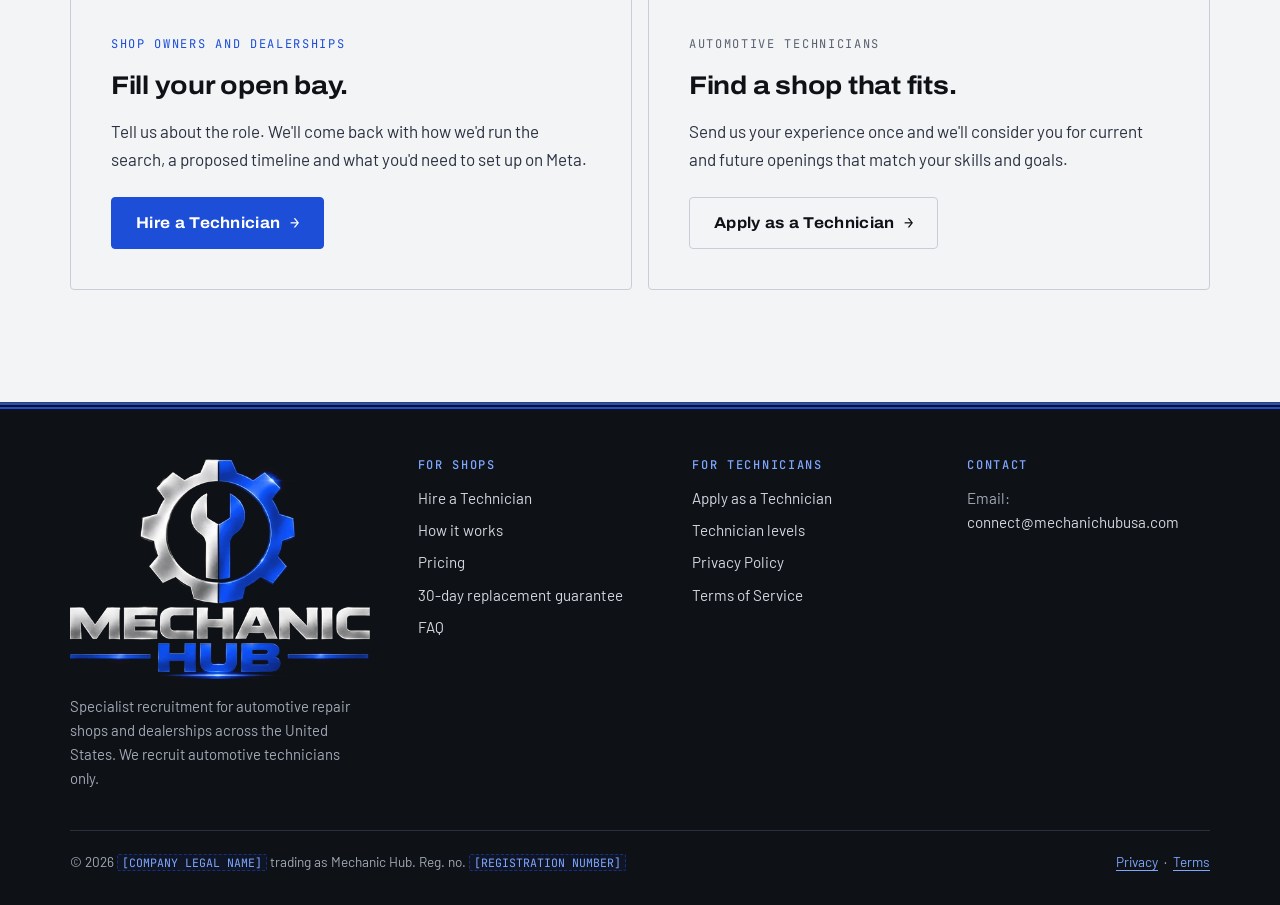
==== commit 3d4d4eca: "Add files via upload" ====
--- a/index.html
+++ b/index.html
@@ -19,8 +19,8 @@
 <link rel="preconnect" href="https://fonts.googleapis.com">
 <link rel="preconnect" href="https://fonts.gstatic.com" crossorigin>
 <link rel="stylesheet" href="https://fonts.googleapis.com/css2?family=Archivo:wdth,wght@100..125,500..900&family=Barlow:wght@400;500;600;700&family=JetBrains+Mono:wght@400;500&display=swap">
-<link rel="stylesheet" href="/css/styles.css?v=mvurkg79">
-<link rel="stylesheet" href="/css/theme.css?v=mvurkg79">
+<link rel="stylesheet" href="/css/styles.css?v=mw0ely6q">
+<link rel="stylesheet" href="/css/theme.css?v=mw0ely6q">
 
 </head>
 <body>
@@ -398,8 +398,8 @@
     </div>
   </div>
 </footer>
-<script src="/js/rules.js?v=mvurkg79" defer></script>
-<script src="/js/main.js?v=mvurkg79" defer></script>
+<script src="/js/rules.js?v=mw0ely6q" defer></script>
+<script src="/js/main.js?v=mw0ely6q" defer></script>
 
 </body>
 </html>
--- a/css/theme.css
+++ b/css/theme.css
@@ -91,3 +91,20 @@
 .input:focus, .form select:focus, .form textarea:focus { box-shadow: 0 0 0 3px var(--focus-ring); }
 .form-success .tick { background: var(--btn-fill); color: #fff; }
 .placeholder, .legal-note { border-color: rgba(29, 78, 216, 0.5); }
+
+/* Single consent box on the hire form reads as fine print, not a bold label */
+.field > label.consent { font-weight: 400; font-size: 0.88rem; color: var(--muted); line-height: 1.5; }
+
+/* Pricing ledger: body font for values; on phones each row stacks label over value */
+.ledger dd { font-family: var(--font-body); font-size: 0.95rem; font-weight: 600; }
+.ledger dd.g { color: var(--gold); }
+@media (max-width: 560px) {
+  .ledger div { grid-template-columns: minmax(0, 1fr); gap: 2px; padding: 12px 16px; }
+  .ledger dt { font-size: 0.85rem; color: var(--muted); }
+  .ledger dd { text-align: left; font-size: 1rem; }
+}
+
+/* Footer logo: tightly cropped; centered on phones, text stays left-aligned */
+.footer-brand img { width: 100%; max-width: 300px; height: auto; margin: 0; }
+@media (max-width: 560px) { .footer-brand img { max-width: 280px; margin-inline: auto; } }
+
